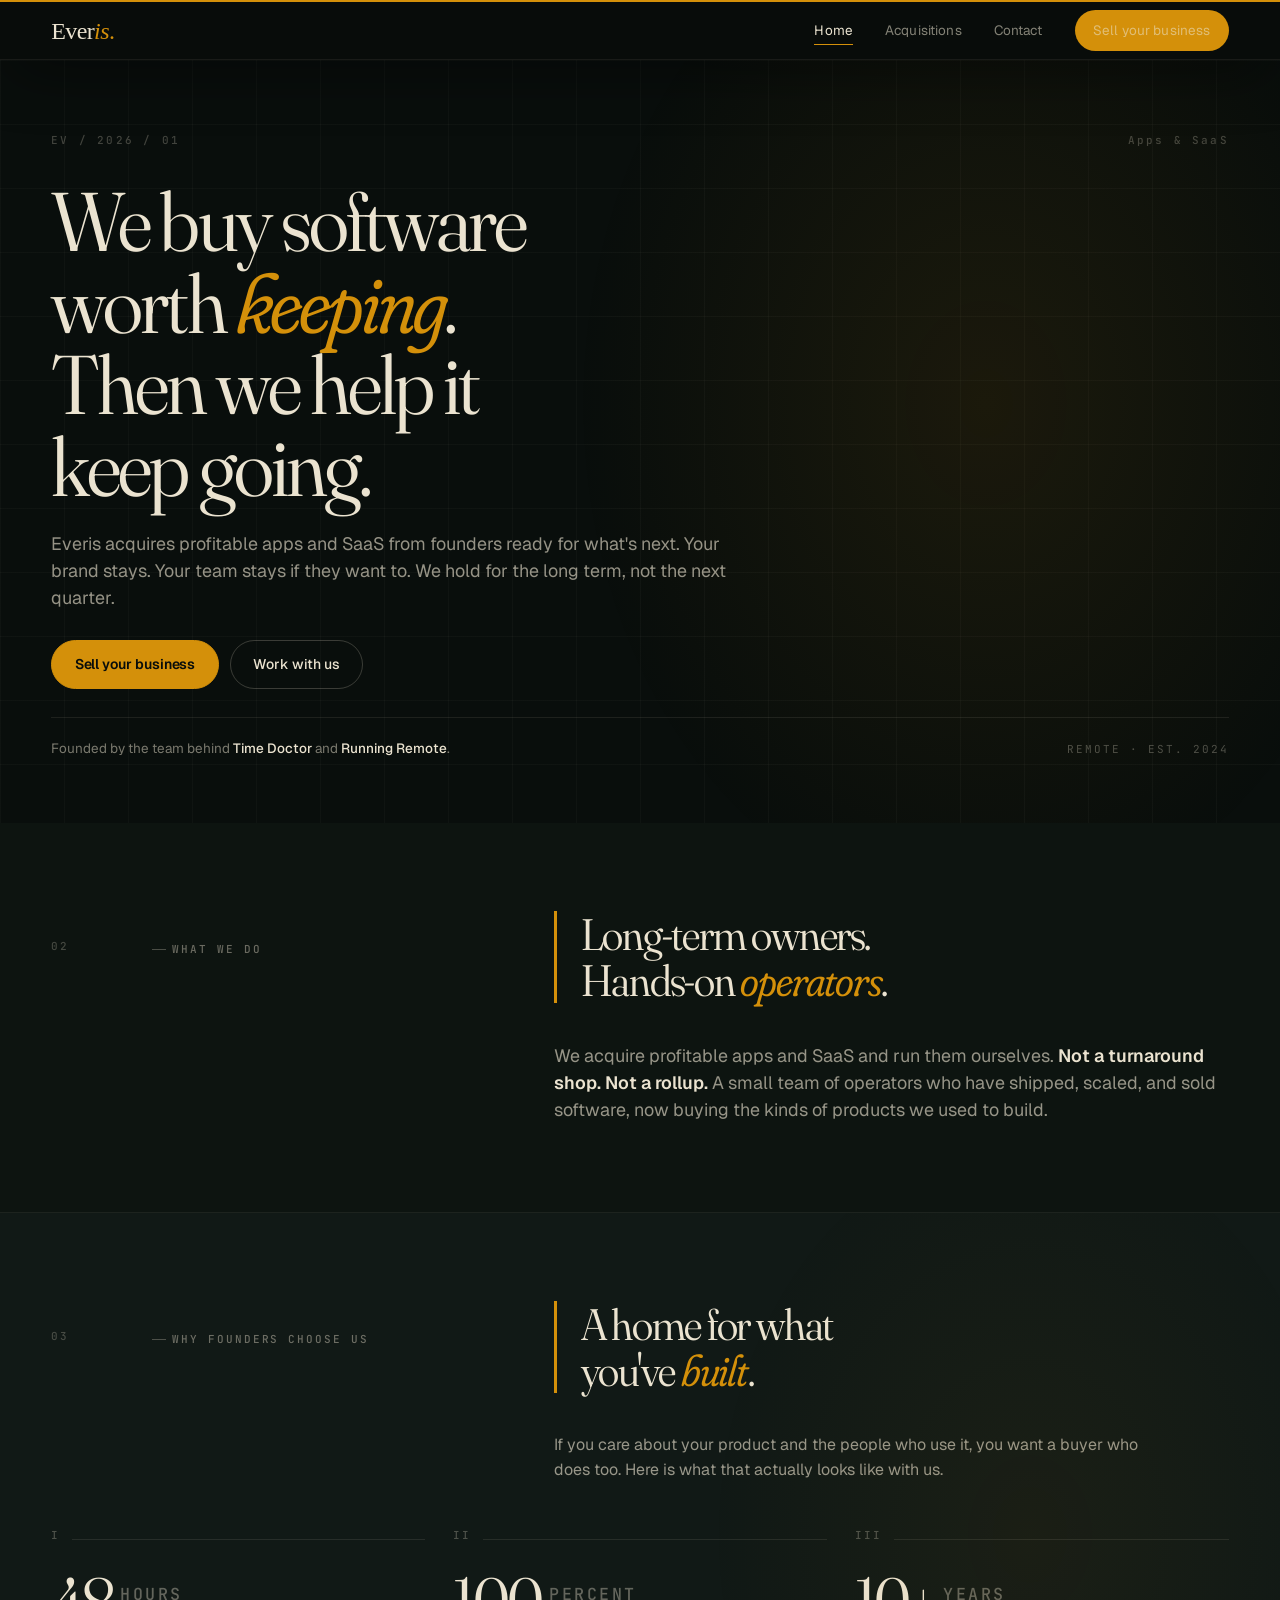
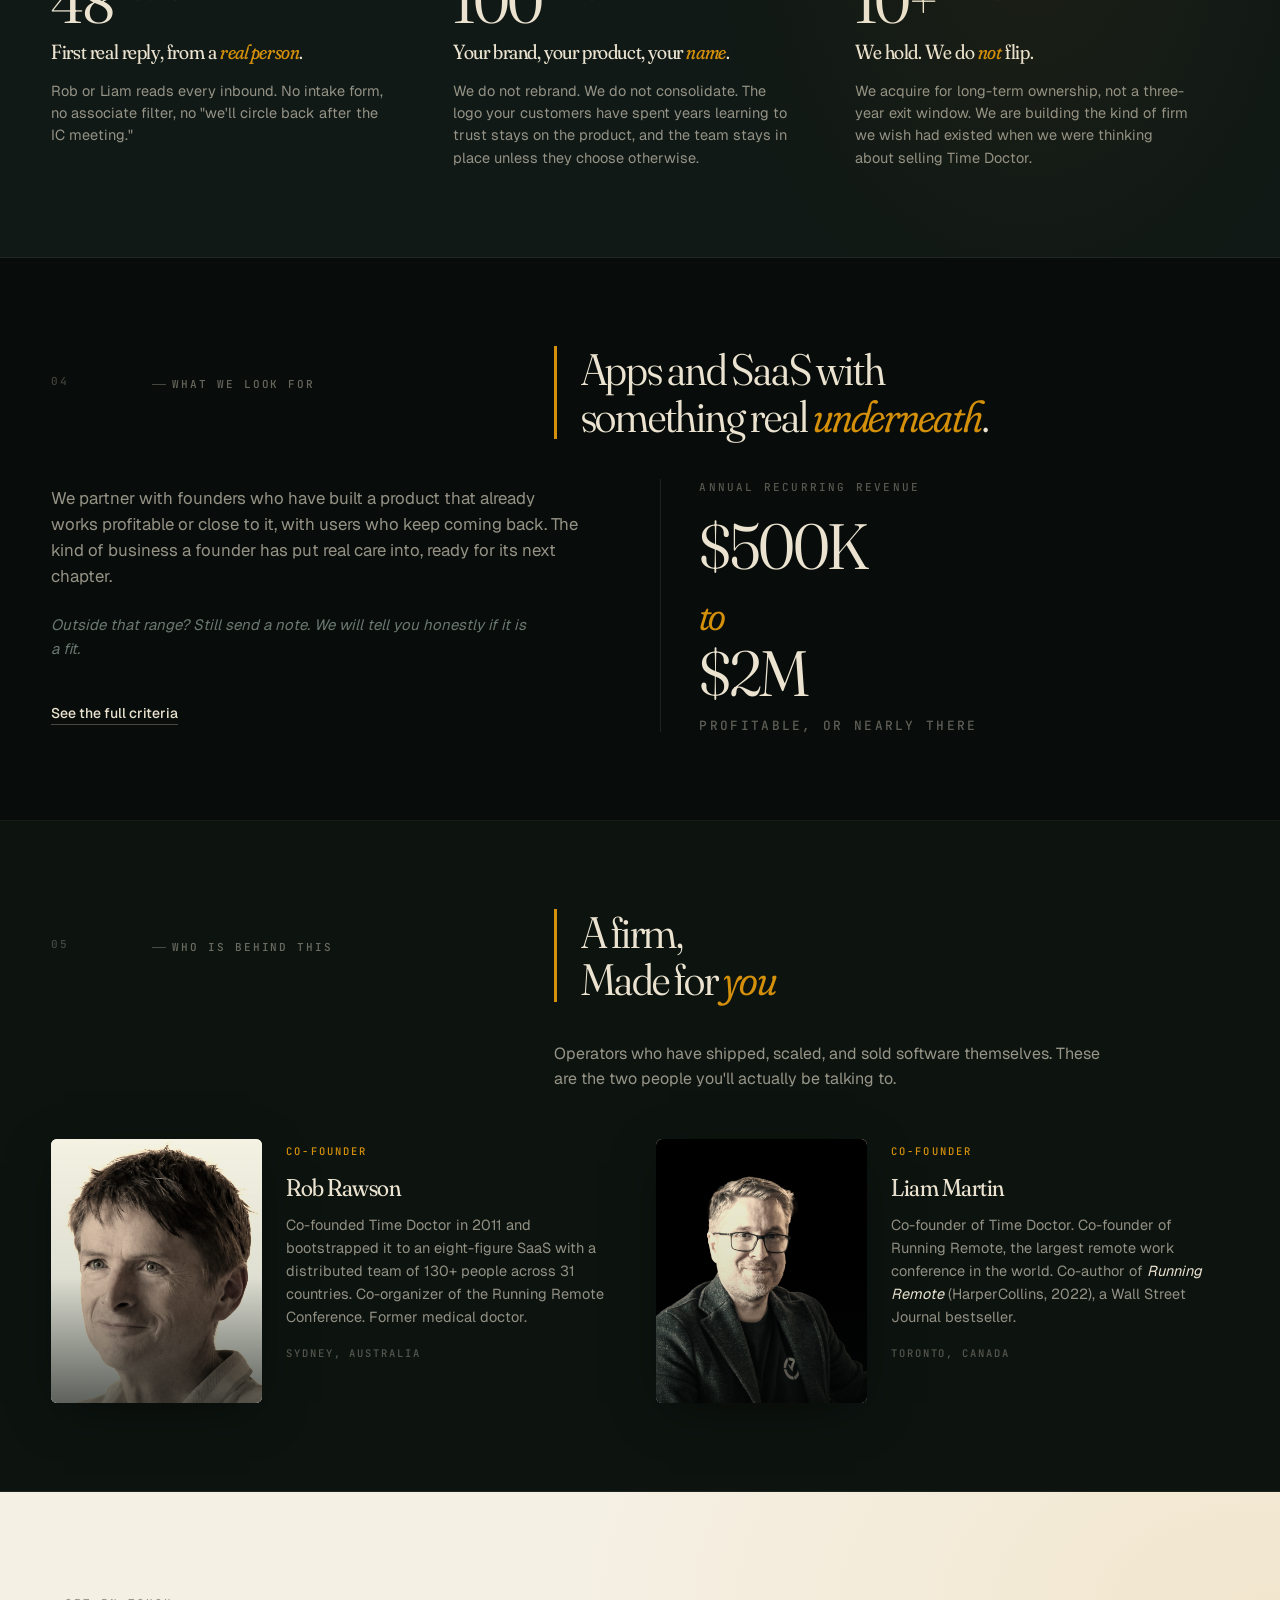
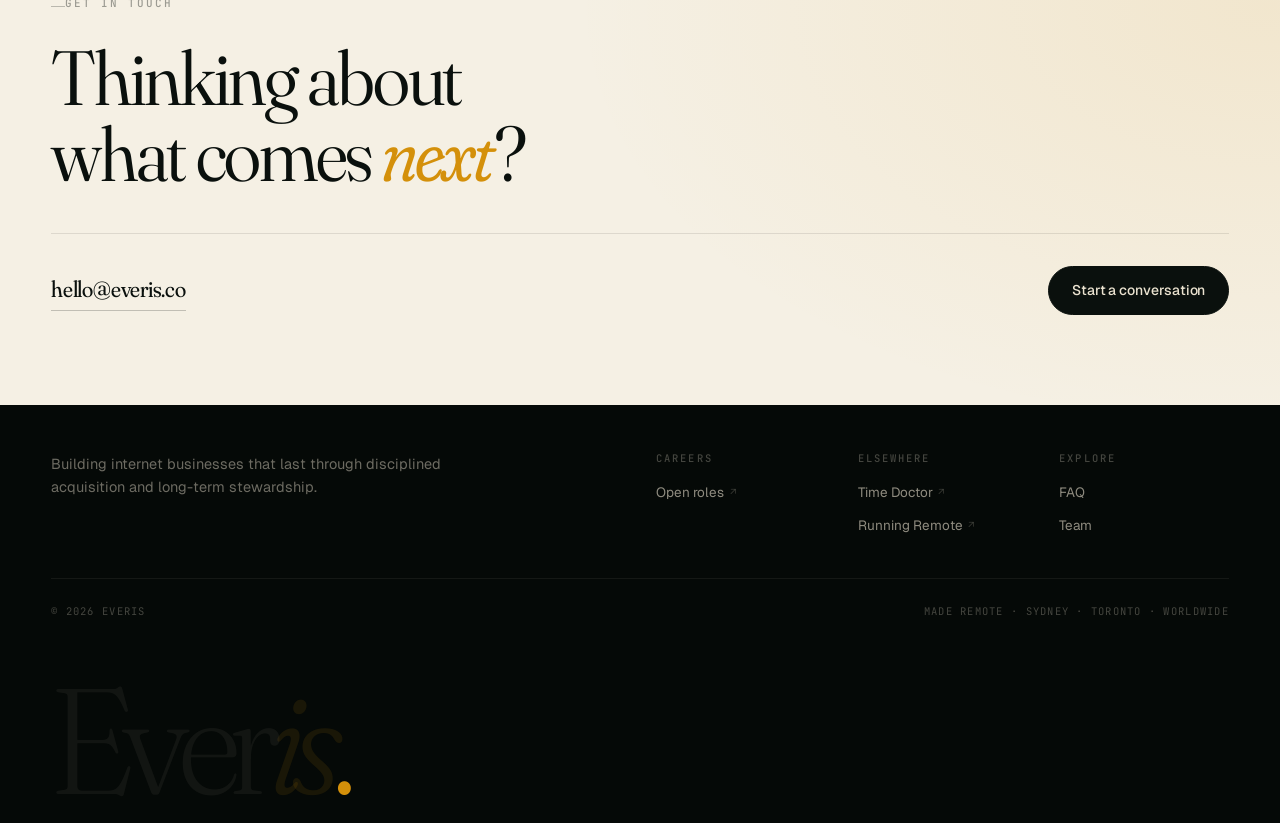
==== index.html @ 4f4fe429 "Add files via upload" ====
<!DOCTYPE html>
<html lang="en">
<head>
<meta charset="UTF-8" />
<meta name="viewport" content="width=device-width, initial-scale=1.0" />
<meta name="description" content="Everis acquires profitable apps and SaaS from founders ready for what's next. Founded by the team behind Time Doctor and Running Remote." />
<meta property="og:title" content="Everis" />
<meta property="og:description" content="We buy software worth keeping. Then we help it keep going." />
<title>Everis. Acquirer of apps and SaaS businesses.</title>
<link rel="preconnect" href="https://fonts.googleapis.com" />
<link rel="preconnect" href="https://fonts.gstatic.com" crossorigin />
<link href="https://fonts.googleapis.com/css2?family=Fraunces:ital,opsz,wght,SOFT@0,9..144,300..700,0..100;1,9..144,300..700,0..100&family=Geist:wght@300;400;500;600&family=JetBrains+Mono:wght@400;500&display=swap" rel="stylesheet" />
<style>
/* =======================================================
   EVERIS - SHARED STYLES
   Forest + bone + brass, editorial, restrained
   ======================================================= */

:root {
  /* Palette */
  --bone: #EFE9DB;
  --bone-warm: #E5DBBF;
  --bone-deep: #DCD1B1;
  --forest: #1E2E25;
  --forest-soft: #2A3D32;
  --forest-deep: #14201A;
  --ink: #0F1814;
  --ink-soft: #2E3D35;
  --ink-muted: #5F6D64;
  --brass: #ce6a02;
  --brass-bright: #ce6a02;
  --brass-soft: #ce6a02;
  --sage: #7B8D7F;
  --rule: #CFC3A7;
  --rule-soft: #DFD5B9;

  /* Type */
  --font-serif: 'Fraunces', 'Iowan Old Style', Georgia, serif;
  --font-sans: 'Geist', -apple-system, BlinkMacSystemFont, sans-serif;
  --font-mono: 'JetBrains Mono', 'IBM Plex Mono', Menlo, monospace;

  /* Layout */
  --container: 1360px;
  --gutter: clamp(1.5rem, 4vw, 4rem);
  --section-y: clamp(3.5rem, 7vw, 5.5rem);
  --nav-h: 60px;
}

/* Reset */
*, *::before, *::after { box-sizing: border-box; margin: 0; padding: 0; }

html {
  scroll-behavior: smooth;
  -webkit-font-smoothing: antialiased;
  -moz-osx-font-smoothing: grayscale;
  text-rendering: optimizeLegibility;
  scroll-padding-top: calc(var(--nav-h) + 1rem);
}

body {
  background: var(--bone);
  color: var(--ink);
  font-family: var(--font-sans);
  font-size: 16px;
  line-height: 1.55;
  font-weight: 400;
  position: relative;
  min-height: 100vh;
  overflow-x: hidden;
}

/* Paper grain overlay */
body::before {
  content: '';
  position: fixed;
  inset: 0;
  background-image: url("data:image/svg+xml;utf8,<svg xmlns='http://www.w3.org/2000/svg' width='240' height='240'><filter id='n'><feTurbulence type='fractalNoise' baseFrequency='0.9' numOctaves='2' stitchTiles='stitch'/><feColorMatrix values='0 0 0 0 0.08 0 0 0 0 0.1 0 0 0 0 0.08 0 0 0 0.5 0'/></filter><rect width='100%25' height='100%25' filter='url(%23n)'/></svg>");
  opacity: 0.055;
  mix-blend-mode: multiply;
  pointer-events: none;
  z-index: 1;
}

main, nav, footer { position: relative; z-index: 2; }

a { color: inherit; text-decoration: none; }
::selection { background: var(--brass); color: var(--bone); }

:focus-visible {
  outline: 2px solid var(--brass);
  outline-offset: 3px;
  border-radius: 2px;
}

img { display: block; max-width: 100%; height: auto; }

button { font: inherit; cursor: pointer; }

/* =======================================================
   TYPOGRAPHY
   ======================================================= */

h1, h2, h3, h4 {
  font-family: var(--font-serif);
  font-weight: 400;
  font-variation-settings: 'SOFT' 40, 'opsz' 144;
  letter-spacing: -0.025em;
  line-height: 1.03;
  color: var(--ink);
}

em, .italic {
  font-style: italic;
  font-variation-settings: 'SOFT' 100, 'opsz' 144;
}

.accent, h1 em, h2 em, h3 em {
  color: var(--brass);
}

.label {
  font-family: var(--font-mono);
  font-size: 11px;
  font-weight: 500;
  letter-spacing: 0.18em;
  text-transform: uppercase;
  color: var(--ink-muted);
}

.edition-num {
  font-family: var(--font-mono);
  font-size: 11px;
  letter-spacing: 0.2em;
  color: var(--ink-muted);
  font-weight: 500;
}

/* =======================================================
   LAYOUT PRIMITIVES
   ======================================================= */

.container {
  max-width: var(--container);
  margin: 0 auto;
  padding: 0 var(--gutter);
  position: relative;
}

.grid-12 {
  display: grid;
  grid-template-columns: repeat(12, 1fr);
  gap: 1.5rem 1.75rem;
}

/* =======================================================
   SCROLL PROGRESS (top of page)
   ======================================================= */

.scroll-progress {
  position: fixed;
  top: 0;
  left: 0;
  height: 2px;
  background: var(--brass);
  width: 0%;
  z-index: 100;
  transition: width 0.1s linear;
  pointer-events: none;
}

/* =======================================================
   NAV
   ======================================================= */

nav.top {
  position: sticky;
  top: 0;
  z-index: 50;
  height: var(--nav-h);
  background: rgba(239, 233, 219, 0.92);
  backdrop-filter: blur(10px);
  -webkit-backdrop-filter: blur(10px);
  border-bottom: 1px solid var(--rule-soft);
}

nav.top .container {
  height: 100%;
  display: flex;
  align-items: center;
  justify-content: space-between;
  gap: 2rem;
}

.wordmark {
  font-family: 'Iowan Old Style', Georgia, serif;
  font-weight: 400;
  font-variation-settings: normal;
  font-size: 1.5rem;
  letter-spacing: -0.025em;
  color: var(--ink);
  line-height: 1;
  display: inline-flex;
  align-items: baseline;
  flex: 0 0 auto;
  min-width: 5.35rem;
  white-space: nowrap;
  transition: none !important;
  animation: none !important;
  transform: none !important;
}
.wordmark em {
  font-style: italic;
  font-family: inherit;
  font-variation-settings: normal;
  color: var(--brass);
  font-weight: 400;
  transition: none !important;
  animation: none !important;
  transform: none !important;
}
.wordmark-period {
  font-family: inherit;
  color: var(--brass);
  transition: none !important;
  animation: none !important;
  transform: none !important;
}

.nav-links {
  display: flex;
  gap: 2rem;
  align-items: center;
  list-style: none;
}

.nav-links a {
  font-size: 13.5px;
  color: var(--ink-soft);
  position: relative;
  padding: 4px 0;
  font-weight: 400;
  letter-spacing: 0.01em;
  transition: color 0.2s ease;
}

.nav-links a::after {
  content: '';
  position: absolute;
  left: 0;
  bottom: -2px;
  width: 0;
  height: 1px;
  background: var(--brass);
  transition: width 0.3s ease-out;
}

.nav-links a:hover,
.nav-links a.active { color: var(--ink); }
.nav-links a:hover::after,
.nav-links a.active::after { width: 100%; }

/* Primary CTA button in nav - bright gold with dark text, unmissable */
.nav-cta {
  padding: 0.6rem 1.15rem !important;
  font-size: 13px;
  background: var(--brass);
  color: var(--forest-deep);
  border-radius: 100px;
  display: inline-flex;
  align-items: center;
  gap: 0.4rem;
  font-weight: 600;
  letter-spacing: -0.005em;
  transition: background 0.25s ease, transform 0.25s ease, box-shadow 0.25s ease;
  box-shadow: 0 1px 0 rgba(20, 32, 26, 0.08);
}
.nav-cta::after { display: none !important; }
.nav-cta:hover {
  background: var(--brass-bright);
  color: var(--forest-deep);
  transform: translateY(-1px);
  box-shadow: 0 4px 12px -4px rgba(184, 138, 42, 0.45);
}

.nav-toggle {
  display: none;
  background: none;
  border: none;
  color: var(--ink);
  font-family: var(--font-mono);
  font-size: 12px;
  letter-spacing: 0.1em;
  text-transform: uppercase;
}

/* =======================================================
   BUTTONS
   ======================================================= */

.btn {
  display: inline-flex;
  align-items: center;
  gap: 0.55rem;
  padding: 0.8rem 1.4rem;
  font-family: var(--font-sans);
  font-size: 14px;
  font-weight: 500;
  letter-spacing: -0.005em;
  border-radius: 100px;
  cursor: pointer;
  transition: background 0.25s ease, color 0.25s ease, border-color 0.25s ease, transform 0.25s ease;
  border: 1px solid transparent;
  text-decoration: none;
  white-space: nowrap;
}


.btn-primary {
  background: var(--forest);
  color: var(--bone);
  border-color: var(--forest);
}
.btn-primary:hover {
  background: var(--brass);
  color: var(--forest-deep);
  border-color: var(--brass);
  transform: translateY(-1px);
}

.btn-ghost {
  background: transparent;
  color: var(--ink);
  border-color: var(--ink);
}
.btn-ghost:hover {
  background: var(--ink);
  color: var(--bone);
}

.btn-brass {
  background: var(--brass);
  color: var(--forest-deep);
  border-color: var(--brass);
  font-weight: 600;
}
.btn-brass:hover {
  background: var(--brass-bright);
  border-color: var(--brass-bright);
  color: var(--forest-deep);
  transform: translateY(-1px);
}

/* On dark backgrounds */
.btn-light {
  background: var(--bone);
  color: var(--forest);
  border-color: var(--bone);
}
.btn-light:hover {
  background: var(--brass);
  color: var(--forest-deep);
  border-color: var(--brass);
}

/* =======================================================
   TEXT LINK
   ======================================================= */

.txt-link {
  display: inline-flex;
  align-items: center;
  gap: 0.5rem;
  font-size: 14px;
  color: var(--ink);
  border-bottom: 1px solid var(--ink);
  padding-bottom: 2px;
  transition: color 0.2s ease, border-color 0.2s ease, gap 0.2s ease;
  font-weight: 500;
  font-family: var(--font-sans);
  line-height: 1.3;
  text-decoration: none;
}
.txt-link:hover {
  color: var(--brass);
  border-color: var(--brass);
  gap: 0.7rem;
}

/* =======================================================
   REVEAL ANIMATIONS
   ======================================================= */

.reveal {
  opacity: 0;
  transform: translateY(16px);
  transition: opacity 0.9s cubic-bezier(0.22, 0.8, 0.3, 1),
              transform 0.9s cubic-bezier(0.22, 0.8, 0.3, 1);
}
.reveal.in-view {
  opacity: 1;
  transform: translateY(0);
}

@media (prefers-reduced-motion: reduce) {
  *, *::before, *::after {
    animation: none !important;
    transition: none !important;
  }
  .reveal { opacity: 1; transform: none; }
}

/* =======================================================
   HERO (homepage, acquisitions, contact)
   ======================================================= */

.hero {
  padding: clamp(2.5rem, 6vw, 4.5rem) 0 clamp(2.5rem, 5vw, 4rem);
  position: relative;
}

.hero-meta {
  display: flex;
  justify-content: space-between;
  margin-bottom: 2rem;
  align-items: baseline;
  gap: 1rem;
}

.hero-headline {
  font-family: var(--font-serif);
  font-variation-settings: 'SOFT' 30, 'opsz' 144;
  font-weight: 350;
  font-size: clamp(2.5rem, 6.5vw, 6rem);
  line-height: 0.98;
  letter-spacing: -0.035em;
  margin-bottom: 1.5rem;
  color: var(--ink);
  max-width: 16ch;
}

.hero-headline em {
  color: var(--brass);
}

.hero-sub {
  font-size: clamp(1.05rem, 1.4vw, 1.2rem);
  line-height: 1.5;
  color: var(--ink-soft);
  margin-bottom: 1.75rem;
  font-weight: 400;
  max-width: 58ch;
}

.hero-ctas {
  display: flex;
  gap: 0.7rem;
  flex-wrap: wrap;
  margin-bottom: 1.75rem;
}

.hero-signature {
  margin-top: 1.5rem;
  padding-top: 1.25rem;
  border-top: 1px solid var(--rule);
  display: flex;
  justify-content: space-between;
  align-items: baseline;
  flex-wrap: wrap;
  gap: 1rem;
}

.hero-signature .credit {
  font-size: 13.5px;
  color: var(--ink-soft);
  font-weight: 400;
}
.hero-signature .credit strong {
  color: var(--ink);
  font-weight: 500;
}

.hero-signature .meta {
  font-family: var(--font-mono);
  font-size: 11px;
  letter-spacing: 0.18em;
  text-transform: uppercase;
  color: var(--ink-muted);
}

/* =======================================================
   SECTION BASE
   ======================================================= */

section.page {
  padding: var(--section-y) 0;
  border-bottom: 1px solid var(--rule-soft);
  position: relative;
}

.page-header {
  display: grid;
  grid-template-columns: repeat(12, 1fr);
  gap: 1.5rem 1.75rem;
  margin-bottom: 2.5rem;
  align-items: baseline;
}

.page-header .edition-num { grid-column: 1 / 2; }
.page-header .label { grid-column: 2 / 6; align-self: baseline; }
.page-title {
  grid-column: 6 / 13;
  font-family: var(--font-serif);
  font-variation-settings: 'SOFT' 40, 'opsz' 144;
  font-size: clamp(1.75rem, 3.5vw, 2.75rem);
  font-weight: 350;
  line-height: 1.05;
  letter-spacing: -0.028em;
}

/* =======================================================
   WHAT WE DO (simple prose block)
   ======================================================= */

.what-do-body {
  display: grid;
  grid-template-columns: repeat(12, 1fr);
  gap: 1.5rem 1.75rem;
}

.what-do-lead {
  grid-column: 6 / 13;
  font-size: clamp(1.05rem, 1.4vw, 1.2rem);
  line-height: 1.5;
  color: var(--ink-soft);
  font-weight: 400;
}

.what-do-lead .emphasis {
  color: var(--ink);
  font-weight: 500;
}

/* =======================================================
   WHY FOUNDERS CHOOSE US - claim grid
   ======================================================= */

.why-founders { background: var(--bone-warm); }

.why-lead {
  display: grid;
  grid-template-columns: repeat(12, 1fr);
  gap: 1.5rem 1.75rem;
  margin-top: 1.5rem;
}
.why-lead p {
  grid-column: 6 / 13;
  font-size: clamp(1rem, 1.25vw, 1.1rem);
  color: var(--ink-soft);
  line-height: 1.55;
  max-width: 55ch;
}

.claim-grid {
  display: grid;
  grid-template-columns: repeat(12, 1fr);
  gap: 1.5rem 1.75rem;
  margin-top: 3.5rem;
}

.claim {
  grid-column: span 4;
  display: flex;
  flex-direction: column;
  padding-top: 1.75rem;
  border-top: 1px solid var(--ink);
  position: relative;
}

.claim::before {
  content: attr(data-index);
  position: absolute;
  top: -13px;
  left: 0;
  background: var(--bone-warm);
  padding-right: 0.7rem;
  font-family: var(--font-mono);
  font-size: 11px;
  letter-spacing: 0.2em;
  color: var(--ink-muted);
  font-weight: 500;
}

.claim-number {
  font-family: var(--font-serif);
  font-variation-settings: 'SOFT' 30, 'opsz' 144;
  font-weight: 350;
  font-size: clamp(2.75rem, 5vw, 4.25rem);
  line-height: 1;
  letter-spacing: -0.04em;
  color: var(--ink);
  margin-bottom: 0.1rem;
}
.claim-number .unit {
  font-size: 0.26em;
  font-family: var(--font-mono);
  letter-spacing: 0.15em;
  text-transform: uppercase;
  color: var(--ink-muted);
  display: inline-block;
  transform: translateY(-1.4em);
  margin-left: 0.5rem;
  font-weight: 500;
}

.claim-phrase {
  font-family: var(--font-serif);
  font-variation-settings: 'SOFT' 70, 'opsz' 144;
  font-size: clamp(1.2rem, 1.6vw, 1.45rem);
  font-weight: 400;
  line-height: 1.15;
  letter-spacing: -0.02em;
  color: var(--ink);
  margin-bottom: 1rem;
  margin-top: 0.4rem;
}

.claim-body {
  font-size: 14.5px;
  line-height: 1.55;
  color: var(--ink-soft);
  max-width: 34ch;
}

/* =======================================================
   WHAT WE LOOK FOR - teaser with number block
   ======================================================= */

.criteria-grid {
  display: grid;
  grid-template-columns: repeat(12, 1fr);
  gap: 1.5rem 2.5rem;
  align-items: center;
}

.criteria-body {
  grid-column: 1 / 7;
}
.criteria-body p {
  font-size: clamp(1.05rem, 1.3vw, 1.15rem);
  line-height: 1.55;
  color: var(--ink-soft);
  margin-bottom: 1.5rem;
  max-width: 48ch;
}

.criteria-visual {
  grid-column: 7 / 13;
  padding-left: clamp(0rem, 3vw, 2.5rem);
  border-left: 1px solid var(--rule);
  display: flex;
  flex-direction: column;
  align-items: flex-start;
}

.criteria-visual .range-label {
  font-family: var(--font-mono);
  font-size: 11px;
  letter-spacing: 0.2em;
  color: var(--ink-muted);
  text-transform: uppercase;
  margin-bottom: 1.25rem;
  font-weight: 500;
}

.criteria-number {
  font-family: var(--font-serif);
  font-variation-settings: 'SOFT' 30, 'opsz' 144;
  font-weight: 350;
  font-size: clamp(2.5rem, 5.5vw, 4rem);
  line-height: 0.95;
  letter-spacing: -0.04em;
  color: var(--ink);
}
.criteria-number .row { display: block; }
.criteria-number .to {
  color: var(--brass);
  font-style: italic;
  font-variation-settings: 'SOFT' 100, 'opsz' 144;
  font-size: 0.65em;
  display: inline-block;
  margin: 0.2em 0.5rem 0.2em 0;
}

.criteria-number .unit {
  font-family: var(--font-mono);
  font-size: 0.2em;
  text-transform: uppercase;
  letter-spacing: 0.18em;
  color: var(--ink-muted);
  display: block;
  margin-top: 1rem;
  font-weight: 500;
}

/* =======================================================
   FOUNDERS SECTION - with duotone photos
   ======================================================= */

.founders { background: var(--bone); border-bottom: 1px solid var(--rule-soft); }

.founders-intro {
  display: grid;
  grid-template-columns: repeat(12, 1fr);
  gap: 1.5rem 1.75rem;
  margin-top: 1rem;
  margin-bottom: 3rem;
}

.founders-intro p {
  grid-column: 6 / 13;
  font-size: clamp(1rem, 1.25vw, 1.1rem);
  color: var(--ink-soft);
  line-height: 1.55;
  max-width: 52ch;
}

.founders-grid {
  display: grid;
  grid-template-columns: repeat(12, 1fr);
  gap: 3rem 2rem;
}

.founder-card {
  grid-column: span 6;
  display: grid;
  grid-template-columns: 1fr 1.6fr;
  gap: 1.5rem;
  align-items: start;
}

.founder-photo {
  position: relative;
  overflow: hidden;
  border-radius: 6px;
  aspect-ratio: 4 / 5;
  background: var(--forest);
  cursor: default;
}

.founder-photo img {
  width: 100%;
  height: 100%;
  object-fit: cover;
  display: block;
  /* Sepia until hover */
  filter: grayscale(0.25) sepia(0.65) saturate(0.85) hue-rotate(-10deg) brightness(0.98) contrast(1.02);
  transition: filter 0.7s cubic-bezier(0.22, 0.8, 0.3, 1),
              transform 0.8s cubic-bezier(0.22, 0.8, 0.3, 1);
}

.founder-photo::after {
  content: '';
  position: absolute;
  inset: 0;
  background: linear-gradient(180deg, rgba(154, 122, 42, 0.08), rgba(30, 46, 37, 0.22));
  mix-blend-mode: multiply;
  pointer-events: none;
  transition: opacity 0.7s ease;
  z-index: 2;
}

.founder-card:hover .founder-photo img {
  filter: none;
  transform: scale(1.025);
}
.founder-card:hover .founder-photo::after {
  opacity: 0;
}

.founder-info {
  display: flex;
  flex-direction: column;
  gap: 0.65rem;
  padding-top: 0.25rem;
}

.founder-name {
  font-family: var(--font-serif);
  font-variation-settings: 'SOFT' 70, 'opsz' 144;
  font-size: clamp(1.4rem, 1.9vw, 1.7rem);
  font-weight: 400;
  letter-spacing: -0.02em;
  line-height: 1.1;
  color: var(--ink);
  margin-bottom: 0.1rem;
}

.founder-role {
  font-family: var(--font-mono);
  font-size: 10.5px;
  letter-spacing: 0.2em;
  color: var(--brass);
  text-transform: uppercase;
  font-weight: 500;
  margin-bottom: 0.25rem;
}

.founder-credit {
  font-size: 14.5px;
  line-height: 1.6;
  color: var(--ink-soft);
  font-weight: 400;
}

.founder-credit em {
  font-style: italic;
  color: var(--ink);
}

.founder-location {
  margin-top: 0.35rem;
  font-family: var(--font-mono);
  font-size: 10.5px;
  letter-spacing: 0.18em;
  text-transform: uppercase;
  color: var(--ink-muted);
  font-weight: 500;
}

/* =======================================================
   FINAL CTA (dark forest section)
   ======================================================= */

.final-cta {
  padding: clamp(4.5rem, 8vw, 7rem) 0 clamp(4rem, 7vw, 6rem);
  background: var(--forest);
  color: var(--bone);
  border-bottom: none;
  position: relative;
  overflow: hidden;
}

.final-cta::after {
  content: '';
  position: absolute;
  right: -15%;
  top: -20%;
  width: 80%;
  height: 140%;
  background: radial-gradient(ellipse at center, rgba(154, 122, 42, 0.18) 0%, transparent 60%);
  pointer-events: none;
}

.final-cta .container {
  position: relative;
  z-index: 2;
}

.final-cta .label {
  color: rgba(239, 233, 219, 0.55);
  margin-bottom: 1.75rem;
  display: block;
}

.final-cta-headline {
  font-family: var(--font-serif);
  font-variation-settings: 'SOFT' 30, 'opsz' 144;
  font-weight: 350;
  font-size: clamp(2.5rem, 6vw, 5rem);
  line-height: 1;
  letter-spacing: -0.03em;
  color: var(--bone);
  max-width: 14ch;
  margin-bottom: 2.5rem;
}

.final-cta-headline em {
  color: var(--brass-soft);
}

.final-cta-actions {
  padding-top: 2rem;
  border-top: 1px solid rgba(239, 233, 219, 0.18);
  display: flex;
  flex-wrap: wrap;
  gap: 1.5rem 2rem;
  align-items: center;
  justify-content: space-between;
}

.final-cta-email {
  font-family: var(--font-serif);
  font-variation-settings: 'SOFT' 60, 'opsz' 144;
  font-size: clamp(1.15rem, 1.8vw, 1.55rem);
  font-weight: 400;
  color: var(--bone);
  border-bottom: 1px solid rgba(239, 233, 219, 0.35);
  padding-bottom: 3px;
  transition: color 0.25s ease, border-color 0.25s ease;
  letter-spacing: -0.01em;
}
.final-cta-email:hover {
  color: var(--brass-soft);
  border-color: var(--brass-soft);
}

/* =======================================================
   FOOTER
   ======================================================= */

footer {
  background: var(--forest-deep);
  color: var(--bone);
  padding: 3rem 0 0;
  position: relative;
  overflow: hidden;
}

.footer-top {
  display: grid;
  grid-template-columns: repeat(12, 1fr);
  gap: 1.5rem 2rem;
  padding-bottom: 2.5rem;
  border-bottom: 1px solid rgba(239, 233, 219, 0.12);
}

.footer-about {
  grid-column: 1 / 6;
  font-size: 14.5px;
  line-height: 1.55;
  color: rgba(239, 233, 219, 0.65);
  max-width: 42ch;
}

.footer-links {
  grid-column: 7 / 13;
  display: grid;
  grid-template-columns: repeat(3, minmax(0, 1fr));
  gap: 2rem;
}

.footer-col h4 {
  font-family: var(--font-mono);
  font-size: 10.5px;
  letter-spacing: 0.2em;
  text-transform: uppercase;
  color: rgba(239, 233, 219, 0.5);
  font-weight: 500;
  margin-bottom: 1rem;
}

.footer-col ul {
  list-style: none;
  display: flex;
  flex-direction: column;
  gap: 0.55rem;
}

.footer-col a {
  color: var(--bone);
  font-size: 13.5px;
  transition: color 0.2s ease;
  display: inline-flex;
  align-items: center;
  gap: 0.35rem;
}
.footer-col a:hover { color: var(--brass-soft); }
.footer-col a .ext {
  font-size: 10px;
  color: rgba(239, 233, 219, 0.4);
  transition: color 0.2s ease;
}
.footer-col a:hover .ext { color: var(--brass-soft); }

.footer-bottom {
  padding: 1.5rem 0 2rem;
  display: flex;
  justify-content: space-between;
  align-items: center;
  font-family: var(--font-mono);
  font-size: 10.5px;
  letter-spacing: 0.12em;
  color: rgba(239, 233, 219, 0.45);
  text-transform: uppercase;
  gap: 1rem;
  flex-wrap: wrap;
}

/* Giant wordmark, aligned to container gutter */
.wordmark-giant-wrap {
  max-width: var(--container);
  margin: 0 auto;
  padding: 1.5rem var(--gutter) 1.25rem;
  overflow: hidden;
}

.wordmark-giant {
  font-family: var(--font-serif);
  font-variation-settings: 'SOFT' 50, 'opsz' 144;
  font-weight: 300;
  font-size: clamp(5rem, 22vw, 22rem);
  line-height: 0.85;
  letter-spacing: -0.05em;
  color: var(--bone);
  display: block;
  text-align: left;
  white-space: nowrap;
}

.wordmark-giant em {
  font-style: italic;
  color: var(--brass);
  font-variation-settings: 'SOFT' 100, 'opsz' 144;
}

/* =======================================================
   RESPONSIVE
   ======================================================= */

@media (max-width: 880px) {
  body { font-size: 15.5px; }

  nav.top { height: 56px; }

  .nav-links { display: none; }
  .nav-links.open {
    display: flex;
    position: absolute;
    top: 56px;
    right: 0;
    left: 0;
    background: var(--bone);
    flex-direction: column;
    gap: 0.25rem;
    padding: 1.25rem var(--gutter);
    border-bottom: 1px solid var(--rule);
    align-items: flex-start;
  }
  .nav-links.open a {
    padding: 0.75rem 0;
    font-size: 15px;
    width: 100%;
    border-bottom: 1px solid var(--rule-soft);
  }
  .nav-links.open a:last-child { border-bottom: none; }
  .nav-toggle { display: block; }

  .page-header { margin-bottom: 2rem; }
  .page-header .edition-num { grid-column: 1 / 13; }
  .page-header .label { grid-column: 1 / 13; margin-top: 0.25rem; }
  .page-title { grid-column: 1 / 13; margin-top: 0.75rem; }

  .what-do-lead { grid-column: 1 / 13; }

  .why-lead p { grid-column: 1 / 13; }

  .claim-grid { grid-template-columns: 1fr; gap: 2.5rem; margin-top: 2.5rem; }
  .claim { grid-column: 1 / -1; }
  .claim-body { max-width: none; }

  .criteria-grid { grid-template-columns: 1fr; gap: 2rem; }
  .criteria-body, .criteria-visual { grid-column: 1 / -1; }
  .criteria-visual {
    padding-left: 0;
    border-left: none;
    padding-top: 1.5rem;
    border-top: 1px solid var(--rule);
  }

  .founders-intro p { grid-column: 1 / 13; }
  .founders-grid { grid-template-columns: 1fr; gap: 2.5rem; }
  .founder-card { grid-column: 1 / -1; grid-template-columns: 1fr 1.5fr; gap: 1.25rem; }

  .final-cta-actions { flex-direction: column; align-items: flex-start; gap: 1.25rem; }

  .footer-top { grid-template-columns: 1fr; gap: 2rem; }
  .footer-about, .footer-links { grid-column: 1 / -1; }
  .footer-links { grid-template-columns: repeat(3, minmax(0, 1fr)); gap: 1.5rem; }

  .hero-signature { flex-direction: column; align-items: flex-start; gap: 0.5rem; }
}

@media (max-width: 560px) {
  .footer-links { grid-template-columns: 1fr 1fr; }
  .footer-bottom { flex-direction: column; align-items: flex-start; gap: 0.5rem; }
  .founder-card { grid-template-columns: 1fr; gap: 1rem; }
  .founder-photo { max-width: 220px; }
  .hero-meta { flex-direction: column; align-items: flex-start; gap: 0.4rem; }
}

/* =======================================================
   ACQUISITIONS PAGE specifics
   ======================================================= */

.process-list {
  display: grid;
  grid-template-columns: repeat(12, 1fr);
  gap: 1.5rem 1.75rem;
}

.process-step {
  grid-column: span 6;
  border-top: 1px solid var(--ink);
  padding-top: 1.5rem;
  padding-bottom: 1.5rem;
  position: relative;
}

.process-step::before {
  content: attr(data-step);
  position: absolute;
  top: -13px;
  left: 0;
  background: var(--bone);
  padding-right: 0.7rem;
  font-family: var(--font-mono);
  font-size: 11px;
  letter-spacing: 0.2em;
  color: var(--ink-muted);
  font-weight: 500;
}

.process-step.alt::before {
  background: var(--bone-warm);
}

.process-duration {
  font-family: var(--font-serif);
  font-variation-settings: 'SOFT' 30, 'opsz' 144;
  font-size: clamp(2rem, 3.5vw, 2.8rem);
  font-weight: 350;
  letter-spacing: -0.03em;
  line-height: 1;
  color: var(--ink);
  margin-bottom: 0.5rem;
}
.process-duration em {
  color: var(--brass);
  font-style: italic;
}

.process-title {
  font-family: var(--font-serif);
  font-variation-settings: 'SOFT' 70, 'opsz' 144;
  font-size: clamp(1.15rem, 1.5vw, 1.35rem);
  font-weight: 400;
  letter-spacing: -0.015em;
  margin-bottom: 0.5rem;
}

.process-body {
  font-size: 14.5px;
  line-height: 1.55;
  color: var(--ink-soft);
  max-width: 46ch;
}

.criteria-section {
  background: var(--bone-warm);
}

.criteria-detailed {
  display: grid;
  grid-template-columns: repeat(12, 1fr);
  gap: 2rem 2.5rem;
}

.criteria-col {
  grid-column: span 6;
}

.criteria-col h3 {
  font-family: var(--font-serif);
  font-variation-settings: 'SOFT' 60, 'opsz' 144;
  font-size: clamp(1.35rem, 1.8vw, 1.6rem);
  font-weight: 400;
  letter-spacing: -0.02em;
  margin-bottom: 1.25rem;
  color: var(--ink);
  padding-bottom: 0.85rem;
  border-bottom: 1px solid var(--ink);
}
.criteria-col h3 em { color: var(--brass); }

.criteria-col ul {
  list-style: none;
  display: flex;
  flex-direction: column;
  gap: 0.85rem;
}

.criteria-col li {
  font-size: 15px;
  line-height: 1.5;
  color: var(--ink-soft);
  padding-left: 1.25rem;
  position: relative;
}

.criteria-col li::before {
  content: '';
  position: absolute;
  left: 0;
  top: 0.55rem;
  width: 6px;
  height: 6px;
  background: var(--brass);
  border-radius: 50%;
}

.criteria-col.no ul li::before {
  background: transparent;
  border: 1px solid var(--ink-muted);
  width: 8px;
  height: 8px;
  top: 0.45rem;
}

/* After-close section */
.after-close {
  background: var(--bone);
}

.after-options {
  display: grid;
  grid-template-columns: repeat(3, 1fr);
  gap: 1.75rem;
  margin-top: 2.5rem;
}

.after-card {
  padding: 2rem 1.75rem;
  background: var(--bone-warm);
  border-radius: 4px;
  display: flex;
  flex-direction: column;
  gap: 0.7rem;
  position: relative;
  overflow: hidden;
  transition: transform 0.3s ease, box-shadow 0.3s ease;
}
.after-card:hover {
  transform: translateY(-3px);
  box-shadow: 0 12px 30px -18px rgba(15, 24, 20, 0.25);
}

.after-roman {
  font-family: var(--font-mono);
  font-size: 10.5px;
  letter-spacing: 0.2em;
  color: var(--brass);
  text-transform: uppercase;
  font-weight: 500;
}

.after-title {
  font-family: var(--font-serif);
  font-variation-settings: 'SOFT' 70, 'opsz' 144;
  font-size: 1.5rem;
  font-weight: 400;
  letter-spacing: -0.02em;
  line-height: 1.1;
  color: var(--ink);
  margin-bottom: 0.25rem;
}

.after-body {
  font-size: 14.5px;
  line-height: 1.55;
  color: var(--ink-soft);
}

/* FAQ */
.faq-section {
  background: var(--bone-warm);
}

.faq-list {
  display: grid;
  grid-template-columns: repeat(12, 1fr);
  gap: 0;
}
.faq-list > * { grid-column: 1 / 13; }

.faq-item {
  border-top: 1px solid var(--rule);
  padding: 1.75rem 0;
  display: grid;
  grid-template-columns: 60px 1fr;
  gap: 1.5rem;
  align-items: start;
  cursor: pointer;
}
.faq-item:last-child { border-bottom: 1px solid var(--rule); }
.faq-item:hover .faq-q { color: var(--brass); }

.faq-num {
  font-family: var(--font-mono);
  font-size: 11px;
  letter-spacing: 0.2em;
  color: var(--ink-muted);
  font-weight: 500;
  padding-top: 0.35rem;
}

.faq-qa {
  display: flex;
  flex-direction: column;
  gap: 0.85rem;
}

.faq-q {
  font-family: var(--font-serif);
  font-variation-settings: 'SOFT' 60, 'opsz' 144;
  font-size: clamp(1.1rem, 1.4vw, 1.3rem);
  font-weight: 400;
  letter-spacing: -0.02em;
  color: var(--ink);
  transition: color 0.2s ease;
  line-height: 1.3;
}

.faq-a {
  font-size: 15px;
  line-height: 1.6;
  color: var(--ink-soft);
  max-width: 65ch;
}

@media (max-width: 880px) {
  .process-step { grid-column: 1 / -1; }
  .criteria-col { grid-column: 1 / -1; }
  .after-options { grid-template-columns: 1fr; gap: 1rem; }
  .faq-item { grid-template-columns: 40px 1fr; gap: 1rem; }
}

/* =======================================================
   CONTACT PAGE specifics
   ======================================================= */

.contact-grid {
  display: grid;
  grid-template-columns: repeat(12, 1fr);
  gap: 2.5rem 3rem;
  margin-top: 1rem;
}

.contact-form {
  grid-column: 1 / 8;
}

.contact-side {
  grid-column: 9 / 13;
  padding-left: 2rem;
  border-left: 1px solid var(--rule);
  display: flex;
  flex-direction: column;
  gap: 2rem;
}

.contact-side-block h4 {
  font-family: var(--font-mono);
  font-size: 10.5px;
  letter-spacing: 0.2em;
  color: var(--ink-muted);
  text-transform: uppercase;
  font-weight: 500;
  margin-bottom: 0.85rem;
}

.contact-side-block p,
.contact-side-block a {
  font-size: 15px;
  line-height: 1.55;
  color: var(--ink-soft);
}
.contact-side-block a {
  color: var(--ink);
  border-bottom: 1px solid var(--rule);
  padding-bottom: 1px;
  transition: color 0.2s ease, border-color 0.2s ease;
  display: inline-block;
}
.contact-side-block a:hover {
  color: var(--brass);
  border-color: var(--brass);
}

.contact-email-prominent {
  font-family: var(--font-serif);
  font-variation-settings: 'SOFT' 60, 'opsz' 144;
  font-size: clamp(1.15rem, 1.5vw, 1.35rem);
  font-weight: 400;
  letter-spacing: -0.01em;
  color: var(--ink) !important;
  border-bottom: 1px solid var(--ink) !important;
  padding-bottom: 2px !important;
  display: inline-block !important;
  margin-top: 0.25rem;
}
.contact-email-prominent:hover {
  color: var(--brass) !important;
  border-color: var(--brass) !important;
}

.form-intro {
  font-family: var(--font-serif);
  font-variation-settings: 'SOFT' 60, 'opsz' 144;
  font-size: clamp(1.05rem, 1.3vw, 1.2rem);
  line-height: 1.45;
  color: var(--ink-soft);
  margin-bottom: 2.5rem;
  max-width: 52ch;
  letter-spacing: -0.005em;
}

.form-intro em {
  color: var(--brass);
  font-variation-settings: 'SOFT' 100, 'opsz' 144;
}

.form-group {
  margin-bottom: 1.75rem;
}

.form-group label {
  display: block;
  font-family: var(--font-mono);
  font-size: 10.5px;
  letter-spacing: 0.18em;
  color: var(--ink-muted);
  text-transform: uppercase;
  font-weight: 500;
  margin-bottom: 0.6rem;
}

.routing-options {
  display: grid;
  grid-template-columns: repeat(3, 1fr);
  gap: 0.65rem;
}

.routing-option {
  position: relative;
}

.routing-option input {
  position: absolute;
  opacity: 0;
  pointer-events: none;
}

.routing-option label {
  display: block;
  padding: 0.9rem 1rem;
  border: 1px solid var(--rule);
  background: var(--bone);
  border-radius: 6px;
  cursor: pointer;
  transition: all 0.25s ease;
  font-family: var(--font-sans);
  font-size: 14px;
  letter-spacing: 0;
  color: var(--ink-soft);
  text-transform: none;
  margin-bottom: 0;
  font-weight: 400;
  line-height: 1.25;
}

.routing-option label .routing-title {
  display: block;
  font-weight: 500;
  color: var(--ink);
  margin-bottom: 0.2rem;
  font-size: 14.5px;
}

.routing-option label .routing-sub {
  display: block;
  font-size: 12.5px;
  color: var(--ink-muted);
  font-weight: 400;
  line-height: 1.35;
}

.routing-option input:checked + label {
  border-color: var(--ink);
  background: var(--ink);
  color: var(--bone);
}
.routing-option input:checked + label .routing-title { color: var(--bone); }
.routing-option input:checked + label .routing-sub { color: rgba(239, 233, 219, 0.65); }

.routing-option label:hover {
  border-color: var(--ink-soft);
  background: var(--bone-warm);
}
.routing-option input:checked + label:hover {
  background: var(--forest-soft);
  border-color: var(--forest-soft);
}

.form-field {
  width: 100%;
  padding: 0.95rem 1rem;
  border: 1px solid var(--rule);
  background: var(--bone);
  border-radius: 6px;
  font-family: var(--font-sans);
  font-size: 15px;
  color: var(--ink);
  transition: border-color 0.2s ease, background 0.2s ease;
  line-height: 1.4;
  font-weight: 400;
}

.form-field::placeholder {
  color: var(--ink-muted);
  font-weight: 400;
}

.form-field:focus {
  outline: none;
  border-color: var(--ink);
  background: #fff;
}

textarea.form-field {
  resize: vertical;
  min-height: 150px;
  font-family: var(--font-sans);
}

.form-row {
  display: grid;
  grid-template-columns: 1fr 1fr;
  gap: 1.25rem;
}

.form-submit {
  margin-top: 0.5rem;
  display: flex;
  align-items: center;
  gap: 1.5rem;
  flex-wrap: wrap;
}

.form-footnote {
  font-family: var(--font-serif);
  font-variation-settings: 'SOFT' 50, 'opsz' 144;
  font-size: 15px;
  color: var(--ink-soft);
  line-height: 1.45;
  max-width: 42ch;
  font-style: italic;
}

.form-footnote strong {
  color: var(--ink);
  font-style: normal;
  font-weight: 500;
  font-family: var(--font-sans);
}

@media (max-width: 880px) {
  .contact-grid { grid-template-columns: 1fr; gap: 2rem; }
  .contact-form, .contact-side { grid-column: 1 / -1; }
  .contact-side {
    padding-left: 0;
    border-left: none;
    padding-top: 2rem;
    border-top: 1px solid var(--rule);
  }
  .routing-options { grid-template-columns: 1fr; }
  .form-row { grid-template-columns: 1fr; }
}

/* ═══════════════════════════════════════════════════════════════════════
   EVERIS — OBSIDIAN EDITION
   Dark-first · Amber luxury · Legendary design
   ═══════════════════════════════════════════════════════════════════════ */

/* ── Redefine the entire palette ── */
:root {
  --bone: #141D17;
  --bone-warm: #0E1612;
  --bone-deep: #090D0B;
  --forest: #EBE3D0;
  --forest-soft: #D8D0BB;
  --forest-deep: #F5F0E4;
  --ink: #EBE3D0;
  --ink-soft: #B8B2A2;
  --ink-muted: #6B7870;
  --brass: #D4900A;
  --brass-bright: #F0A820;
  --brass-soft: #D4900A;
  --rule: rgba(235,227,208,0.1);
  --rule-soft: rgba(235,227,208,0.06);
}

/* ── Body: deep midnight ── */
body {
  background: #080D0B;
  color: #EBE3D0;
}
body::before {
  opacity: 0.022;
  mix-blend-mode: screen;
}
::selection { background: #D4900A; color: #080D0B; }
:focus-visible { outline-color: #D4900A; }
h1, h2, h3, h4 { color: #EBE3D0; }
.accent, h1 em, h2 em, h3 em { color: #D4900A; }
em, .italic { color: inherit; }


/* ── SCROLL PROGRESS ── */
.scroll-progress {
  background: #D4900A;
  box-shadow: 3px 0 18px rgba(212,144,10,0.65);
  border-radius: 0 2px 2px 0;
}

/* ── NAV: dark glass + brass top stripe ── */
nav.top {
  background: rgba(8,13,11,0.88) !important;
  border-top: 2px solid #D4900A;
  border-bottom: 1px solid rgba(235,227,208,0.07);
  backdrop-filter: blur(24px);
  -webkit-backdrop-filter: blur(24px);
  box-shadow: 0 16px 60px -12px rgba(0,0,0,0.6);
  transition: none !important;
}
nav.top.scrolled {
  background: rgba(8,13,11,0.97) !important;
  box-shadow: 0 2px 0 #D4900A, 0 20px 60px -12px rgba(0,0,0,0.7);
}
.wordmark { color: #EBE3D0; }
.wordmark em { color: #D4900A; }
.wordmark-period { color: #D4900A; }
.nav-links a { color: rgba(235,227,208,0.55); }
.nav-links a:hover, .nav-links a.active { color: #EBE3D0; }
.nav-links a::after { background: #D4900A; }
.nav-cta { background: #D4900A; color: #000000; }
.nav-cta:hover { background: #F0A820; color: #000000; box-shadow: 0 6px 18px -8px rgba(212,144,10,0.45) !important; }
.nav-links.open { background: #080D0B !important; border-bottom-color: rgba(235,227,208,0.08) !important; }
.nav-links.open a { border-bottom-color: rgba(235,227,208,0.06) !important; }

/* ── BUTTONS ── */
.btn-primary { background: #D4900A; color: #080D0B; border-color: #D4900A; font-weight: 600; }
.btn-primary:hover { background: #F0A820; border-color: #F0A820; color: #080D0B; box-shadow: 0 8px 32px -8px rgba(212,144,10,0.55); transform: translateY(-1px); }
.btn-ghost { background: transparent; color: #EBE3D0; border-color: rgba(235,227,208,0.22); }
.btn-ghost:hover { background: rgba(235,227,208,0.07); color: #EBE3D0; border-color: rgba(235,227,208,0.38); }
.btn-light { background: #080D0B; color: #EBE3D0; border-color: rgba(235,227,208,0.2); }
.btn-light:hover { background: #D4900A; color: #080D0B; border-color: #D4900A; }
.txt-link { color: #EBE3D0; border-bottom-color: rgba(235,227,208,0.28); }
.txt-link:hover { color: #D4900A; border-bottom-color: #D4900A; }

/* ── HERO: dark with grid pattern + amber glow ── */
.hero { overflow: hidden; position: relative; }
.hero::before {
  content: '';
  position: absolute; inset: 0;
  background-image:
    linear-gradient(rgba(235,227,208,0.03) 1px, transparent 1px),
    linear-gradient(90deg, rgba(235,227,208,0.03) 1px, transparent 1px);
  background-size: 64px 64px;
  z-index: 0;
  animation: gridPulse 10s ease-in-out infinite;
}
.hero::after {
  content: '';
  position: absolute;
  top: -30%; right: -12%; width: 70%; height: 150%;
  background: radial-gradient(ellipse at center, rgba(212,144,10,0.09) 0%, transparent 65%);
  pointer-events: none; z-index: 0;
}
.hero .container { position: relative; z-index: 1; }
@keyframes gridPulse {
  0%, 100% { opacity: 0.7; }
  50% { opacity: 1; }
}
.hero-headline { color: #EBE3D0; }
.hero-headline em { color: #D4900A; }
.hero-sub { color: rgba(235,227,208,0.62); }
.hero-signature { border-top-color: rgba(235,227,208,0.09); }
.hero-signature .credit { color: rgba(235,227,208,0.5); }
.hero-signature .credit strong { color: #EBE3D0; }
.hero-signature .meta { color: rgba(235,227,208,0.3); }

/* ── STAGGERED REVEALS ── */
.hero .reveal:nth-child(1) { transition-delay: 0s; }
.hero .reveal:nth-child(2) { transition-delay: 0.1s; }
.hero .reveal:nth-child(3) { transition-delay: 0.2s; }
.hero .reveal:nth-child(4) { transition-delay: 0.3s; }
.hero .reveal:nth-child(5) { transition-delay: 0.4s; }

/* ── SECTION BASE ── */
section.page { border-bottom: 1px solid rgba(235,227,208,0.07); }
.edition-num { color: rgba(235,227,208,0.25); }
span.label { display: inline-flex; align-items: center; gap: 0.55em; color: rgba(235,227,208,0.42); }
span.label::before {
  content: '';
  display: inline-block; width: 14px; height: 1px;
  background: currentColor; opacity: 0.65; flex-shrink: 0;
}
.page-title { color: #EBE3D0; border-left: 3px solid #D4900A; padding-left: 1.5rem; }

/* ── WHAT WE DO ── */
.what-do { background: #0D1410; }
.what-do-lead { color: rgba(235,227,208,0.62); }
.what-do-lead .emphasis { color: #EBE3D0; font-weight: 600; }

/* ── WHY FOUNDERS: slightly elevated dark ── */
.why-founders { background: #111916; overflow: hidden; }
.why-founders::after {
  content: '';
  position: absolute; top: -20%; right: -8%; width: 55%; height: 140%;
  background: radial-gradient(ellipse at center, rgba(212,144,10,0.05) 0%, transparent 65%);
  pointer-events: none;
}
.why-lead p { color: rgba(235,227,208,0.62); }
.claim { border-top: 1px solid rgba(235,227,208,0.1); transition: border-top-color 0.4s ease; }
.claim:hover { border-top-color: #D4900A; }
.claim::before { background: #111916; color: rgba(235,227,208,0.28); }
.claim-number { color: #EBE3D0; }
.claim-number .unit { color: rgba(235,227,208,0.38); }
.claim-phrase { color: #EBE3D0; }
.claim-phrase em { color: #D4900A; }
.claim-body { color: rgba(235,227,208,0.6); }

/* ── CRITERIA TEASER (homepage) ── */
.criteria-body p { color: rgba(235,227,208,0.62); }
.criteria-visual { border-left-color: rgba(235,227,208,0.1); }
.criteria-visual .range-label { color: rgba(235,227,208,0.35); }
.criteria-number { color: #EBE3D0; }
.criteria-number .to { color: #D4900A; }
.criteria-number .unit { color: rgba(235,227,208,0.38); }

/* ── FOUNDERS ── */
.founders { background: #0D1410; border-bottom-color: rgba(235,227,208,0.07); }
.founders-intro p { color: rgba(235,227,208,0.62); }
.founder-name { color: #EBE3D0; }
.founder-role { color: #D4900A; }
.founder-credit { color: rgba(235,227,208,0.6); }
.founder-credit em { color: #EBE3D0; }
.founder-location { color: rgba(235,227,208,0.32); }
.founder-photo { box-shadow: 0 12px 48px -12px rgba(0,0,0,0.6); }
.founder-photo::before {
  content: '';
  position: absolute; bottom: 0; left: 0; right: 0; height: 48%;
  background: linear-gradient(to bottom, transparent, rgba(5,9,7,0.55));
  z-index: 3; pointer-events: none;
  transition: opacity 0.7s ease;
}
.founder-card:hover .founder-photo::before { opacity: 0; }

/* ── FINAL CTA: inverted to warm cream (high contrast) ── */
.final-cta { background: #F5F0E4; color: #0A100D; }
.final-cta .label { color: rgba(10,16,13,0.38); }
.final-cta-headline { color: #0A100D; }
.final-cta-headline em { color: #D4900A; }
.final-cta-actions { border-top-color: rgba(10,16,13,0.1); }
.final-cta-email { color: #0A100D !important; border-bottom-color: rgba(10,16,13,0.22); }
.final-cta-email:hover { color: #D4900A !important; border-bottom-color: #D4900A; }
.final-cta::after { background: radial-gradient(ellipse at 80% 30%, rgba(212,144,10,0.1) 0%, transparent 60%); }
.final-cta .btn-light { background: #0A100D; color: #EBE3D0; border-color: #0A100D; }
.final-cta .btn-light:hover { background: #D4900A; border-color: #D4900A; color: #080D0B; }

/* ── FOOTER ── */
footer { background: #050907; color: #EBE3D0; }
.footer-top { border-bottom-color: rgba(235,227,208,0.07); }
.footer-about { color: rgba(235,227,208,0.45); }
.footer-col h4 { color: rgba(235,227,208,0.28); }
.footer-col a { color: rgba(235,227,208,0.6); }
.footer-col a:hover { color: #D4900A; }
.footer-col a .ext { color: rgba(235,227,208,0.22); }
.footer-col a:hover .ext { color: #D4900A; }
.footer-bottom { color: rgba(235,227,208,0.28); }
.wordmark-giant { font-size: 150px !important; letter-spacing: -0.065em; color: rgba(235,227,208,0.06); }
.wordmark-giant em { color: rgba(212,144,10,0.1); }
.wordmark-giant-wrap {
  -webkit-mask-image: linear-gradient(to right, black 55%, transparent 86%);
  mask-image: linear-gradient(to right, black 55%, transparent 86%);
}

/* ── ACQUISITIONS: criteria section ── */
.criteria-section { background: #0A1009; }
.criteria-col h3 { color: #EBE3D0; border-bottom-color: rgba(235,227,208,0.1); transition: border-bottom-color 0.35s ease; }
.criteria-col h3 em { color: #D4900A; }
.criteria-col:hover h3 { border-bottom-color: #D4900A; }
.criteria-col li { color: rgba(235,227,208,0.62); }
.criteria-col li::before { background: #D4900A; }
.criteria-col.no li::before { background: transparent; border-color: rgba(235,227,208,0.25); }

/* ── PROCESS STEPS: large watermark numbers ── */
.process-step {
  position: relative;
  border-top-color: rgba(235,227,208,0.12);
  transition: border-top-color 0.4s ease;
}
.process-step:hover { border-top-color: #D4900A; }
.process-step::before { background: #080D0B; color: rgba(235,227,208,0.28); }
.process-step.alt::before { background: #0A1009; }
.process-list > .process-step:nth-child(1)::after { content: '01'; }
.process-list > .process-step:nth-child(2)::after { content: '02'; }
.process-list > .process-step:nth-child(3)::after { content: '03'; }
.process-list > .process-step:nth-child(4)::after { content: '04'; }
.process-step::after {
  position: absolute; right: -0.05em; bottom: -0.1em;
  font-family: var(--font-serif);
  font-variation-settings: 'SOFT' 10, 'opsz' 144;
  font-size: clamp(5rem, 9vw, 9rem);
  font-weight: 300;
  color: rgba(235,227,208,0.055);
  line-height: 1; letter-spacing: -0.06em;
  pointer-events: none; z-index: 0;
}
.process-step > * { position: relative; z-index: 1; }
.process-duration { color: #EBE3D0; }
.process-duration em { color: #D4900A; }
.process-title { color: #EBE3D0; }
.process-body { color: rgba(235,227,208,0.6); }

/* ── AFTER CLOSE ── */
.after-close { background: #0A1009; }
.after-card {
  background: #141E19;
  color: #EBE3D0;
  box-shadow: 0 4px 24px -8px rgba(0,0,0,0.4), 0 0 0 1px rgba(235,227,208,0.06);
  overflow: hidden;
  transition: transform 0.38s cubic-bezier(0.22,0.8,0.3,1), box-shadow 0.38s ease;
}
.after-card:hover {
  transform: translateY(-7px);
  box-shadow: 0 28px 72px -20px rgba(0,0,0,0.55), 0 0 0 1px rgba(212,144,10,0.18);
}
.after-card::before {
  content: '';
  position: absolute; top: 0; left: 0; right: 0; height: 2px;
  background: linear-gradient(90deg, #D4900A, rgba(212,144,10,0.18));
  transform: scaleX(0); transform-origin: left center;
  transition: transform 0.45s cubic-bezier(0.22,0.8,0.3,1);
}
.after-card:hover::before { transform: scaleX(1); }
.after-roman { color: #D4900A; }
.after-title { color: #EBE3D0; }
.after-body { color: rgba(235,227,208,0.6); }

/* ── FAQ: accordion ── */
.faq-section { background: #0D1410; }
.faq-item { border-top-color: rgba(235,227,208,0.08); transition: padding-left 0.3s ease; }
.faq-item:last-child { border-bottom-color: rgba(235,227,208,0.08); }
.faq-item:hover { padding-left: 0.35rem; }
.faq-num { color: rgba(235,227,208,0.28); }
.faq-qa { gap: 0; }
.faq-q {
  color: #EBE3D0;
  display: flex; justify-content: space-between; align-items: flex-start; gap: 1.5rem;
  transition: color 0.2s ease;
}
.faq-q::after {
  content: '+';
  font-family: var(--font-mono); font-size: 1.25rem; font-weight: 300;
  color: #D4900A; flex-shrink: 0; line-height: 1.35;
  transition: transform 0.38s cubic-bezier(0.22,0.8,0.3,1);
  display: inline-block;
}
.faq-item.open .faq-q, .faq-item:hover .faq-q { color: #D4900A; }
.faq-item.open .faq-q::after { transform: rotate(45deg); }
.faq-a {
  max-height: 0; overflow: hidden; opacity: 0; margin-top: 0;
  color: rgba(235,227,208,0.62);
  transition: max-height 0.45s cubic-bezier(0.22,0.8,0.3,1), opacity 0.35s ease, margin-top 0.35s ease;
}
.faq-item.open .faq-a { max-height: 600px; opacity: 1; margin-top: 0.85rem; }

/* ── CONTACT: white inputs on dark bg ── */
.contact-side { border-left-color: rgba(235,227,208,0.08); }
.contact-side-block h4 { color: rgba(235,227,208,0.32); }
.contact-side-block p { color: rgba(235,227,208,0.58); }
.contact-side-block a { color: rgba(235,227,208,0.58); border-bottom-color: rgba(235,227,208,0.15); }
.contact-side-block a:hover { color: #D4900A; border-bottom-color: #D4900A; }
.contact-email-prominent { color: #EBE3D0 !important; border-bottom-color: rgba(235,227,208,0.28) !important; }
.contact-email-prominent:hover { color: #D4900A !important; border-bottom-color: #D4900A !important; }
.form-intro { color: rgba(235,227,208,0.65); }
.form-intro em { color: #D4900A; }
.form-group label { color: rgba(235,227,208,0.35); }
.form-field {
  background: #ffffff;
  border-color: rgba(235,227,208,0.15);
  color: #0A100D;
  box-shadow: 0 1px 4px rgba(0,0,0,0.25), 0 0 0 0 transparent;
  transition: border-color 0.2s ease, box-shadow 0.2s ease;
}
.form-field::placeholder { color: rgba(10,16,13,0.38); }
.form-field:focus {
  outline: none;
  border-color: rgba(235,227,208,0.15);
  border-left: 2px solid #D4900A;
  background: #ffffff;
  box-shadow: 0 0 0 3px rgba(212,144,10,0.1), 0 2px 8px rgba(0,0,0,0.2);
  color: #0A100D;
}
.routing-option { display: flex; }
.routing-option label {
  background: #ffffff;
  border-color: rgba(235,227,208,0.14);
  color: rgba(10,16,13,0.7);
  width: 100%; display: flex; flex-direction: column;
  box-shadow: 0 1px 4px rgba(0,0,0,0.2);
}
.routing-option label .routing-title { color: #0A100D; }
.routing-option label .routing-sub { color: rgba(10,16,13,0.48); }
.routing-option label:hover { background: #fff; border-color: rgba(10,16,13,0.3); }
.routing-option input:checked + label {
  border-color: #D4900A;
  background: rgba(212,144,10,0.07);
}
.routing-option input:checked + label .routing-title { color: #0A100D; }
.routing-option input:checked + label .routing-sub { color: rgba(10,16,13,0.55); }
.routing-option input:checked + label:hover { background: rgba(212,144,10,0.1); }

/* ── COUNTER ANIMATION on stats ── */
@keyframes countUp {
  from { opacity: 0; transform: translateY(12px); }
  to { opacity: 1; transform: translateY(0); }
}
.claim-number.animate {
  animation: countUp 0.6s cubic-bezier(0.22,0.8,0.3,1) forwards;
}

/* ── REDUCED MOTION ── */
@media (prefers-reduced-motion: reduce) {
  .hero::before { animation: none; }
}

</style>
</head>
<body>

<div class="scroll-progress" id="scrollProgress" aria-hidden="true"></div>

<nav class="top">
  <div class="container">
    <a href="https://everis.ai" class="wordmark" aria-label="Everis">Ever<em>is</em><span class="wordmark-period">.</span></a>
    <ul class="nav-links" id="navLinks">
      <li><a href="index.html" class="active">Home</a></li>
      <li><a href="acquisitions.html">Acquisitions</a></li>
      <li><a href="contact.html">Contact</a></li>
      <li><a href="contact.html?reason=sell" class="nav-cta">Sell your business</a></li>
    </ul>
    <button class="nav-toggle" id="navToggle" aria-label="Toggle menu">Menu</button>
  </div>
</nav>

<main>

  <!-- ==================== HERO ==================== -->
  <section class="hero">
    <div class="container">
      <div class="hero-meta reveal">
        <span class="edition-num">EV / 2026 / 01</span>
        <span class="edition-num">Apps &amp; SaaS</span>
      </div>

      <h1 class="hero-headline reveal">
        We buy software<br />
        worth <em>keeping</em>.<br />
        Then we help it<br />
        keep going.
      </h1>

      <p class="hero-sub reveal">
        Everis acquires profitable apps and SaaS from founders ready for what's next. Your brand stays. Your team stays if they want to. We hold for the long term, not the next quarter.
      </p>

      <div class="hero-ctas reveal">
        <a href="contact.html?reason=sell" class="btn btn-primary">Sell your business</a>
        <a href="https://jobs.ashbyhq.com/everis" class="btn btn-ghost" rel="noopener">Work with us</a>
      </div>

      <div class="hero-signature reveal">
        <span class="credit">
          Founded by the team behind <strong>Time Doctor</strong> and <strong>Running Remote</strong>.
        </span>
        <span class="meta">Remote &middot; Est. 2024</span>
      </div>
    </div>
  </section>

  <!-- ==================== WHAT WE DO ==================== -->
  <section class="page what-do" id="what-we-do">
    <div class="container">
      <div class="page-header reveal">
        <span class="edition-num">02</span>
        <span class="label">What we do</span>
        <h2 class="page-title">
          Long-term owners.<br />
          Hands-on <em>operators</em>.
        </h2>
      </div>

      <div class="what-do-body reveal">
        <p class="what-do-lead">
          We acquire profitable apps and SaaS and run them ourselves. <span class="emphasis">Not a turnaround shop. Not a rollup.</span> A small team of operators who have shipped, scaled, and sold software, now buying the kinds of products we used to build.
        </p>
      </div>
    </div>
  </section>

  <!-- ==================== WHY FOUNDERS CHOOSE US ==================== -->
  <section class="page why-founders" id="why">
    <div class="container">
      <div class="page-header reveal">
        <span class="edition-num">03</span>
        <span class="label">Why founders choose us</span>
        <h2 class="page-title">
          A home for what<br />
          you've <em>built</em>.
        </h2>
      </div>

      <div class="why-lead reveal">
        <p>
          If you care about your product and the people who use it, you want a buyer who does too. Here is what that actually looks like with us.
        </p>
      </div>

      <div class="claim-grid">
        <article class="claim reveal" data-index="I">
          <div class="claim-number">48<span class="unit">Hours</span></div>
          <h3 class="claim-phrase">First real reply, from a <em>real person</em>.</h3>
          <p class="claim-body">
            Rob or Liam reads every inbound. No intake form, no associate filter, no "we'll circle back after the IC meeting."
          </p>
        </article>

        <article class="claim reveal" data-index="II">
          <div class="claim-number">100<span class="unit">Percent</span></div>
          <h3 class="claim-phrase">Your brand, your product, your <em>name</em>.</h3>
          <p class="claim-body">
            We do not rebrand. We do not consolidate. The logo your customers have spent years learning to trust stays on the product, and the team stays in place unless they choose otherwise.
          </p>
        </article>

        <article class="claim reveal" data-index="III">
          <div class="claim-number">10+<span class="unit">Years</span></div>
          <h3 class="claim-phrase">We hold. We do <em>not</em> flip.</h3>
          <p class="claim-body">
            We acquire for long-term ownership, not a three-year exit window. We are building the kind of firm we wish had existed when we were thinking about selling Time Doctor.
          </p>
        </article>
      </div>
    </div>
  </section>

  <!-- ==================== WHAT WE LOOK FOR (teaser) ==================== -->
  <section class="page" id="criteria">
    <div class="container">
      <div class="page-header reveal">
        <span class="edition-num">04</span>
        <span class="label">What we look for</span>
        <h2 class="page-title">
          Apps and SaaS with<br />
          something real <em>underneath</em>.
        </h2>
      </div>

      <div class="criteria-grid reveal">
        <div class="criteria-body">
          <p>
            We partner with founders who have built a product that already works profitable or close to it, with users who keep coming back. The kind of business a founder has put real care into, ready for its next chapter.
          </p>
          <p style="margin-top: 1rem; font-size: 15px; color: var(--ink-muted); font-style: italic;">
            Outside that range? Still send a note. We will tell you honestly if it is a fit.
          </p>
          <a href="acquisitions.html" class="txt-link" style="margin-top: 1.25rem;">See the full criteria</a>
        </div>

        <div class="criteria-visual">
          <span class="range-label">Annual recurring revenue</span>
          <div class="criteria-number">
            <span class="row">$500K</span>
            <span class="to">to</span>
            <span class="row">$2M</span>
            <span class="unit">Profitable, or nearly there</span>
          </div>
        </div>
      </div>
    </div>
  </section>

  <!-- ==================== FOUNDERS ==================== -->
  <section class="page founders" id="founders">
    <div class="container">
      <div class="page-header reveal">
        <span class="edition-num">05</span>
        <span class="label">Who is behind this</span>
        <h2 class="page-title">
          A firm,<br />
          Made for <em>you</em>
        </h2>
      </div>

      <div class="founders-intro reveal">
        <p>
          Operators who have shipped, scaled, and sold software themselves. These are the two people you'll actually be talking to.
        </p>
      </div>

      <div class="founders-grid">
        <article class="founder-card reveal">
          <div class="founder-photo">
            <img src="[data-uri]" alt="Rob Rawson, co-founder of Everis" loading="lazy" />
          </div>
          <div class="founder-info">
            <div class="founder-role">Co-founder</div>
            <h3 class="founder-name">Rob Rawson</h3>
            <p class="founder-credit">
              Co-founded Time Doctor in 2011 and bootstrapped it to an eight-figure SaaS with a distributed team of 130+ people across 31 countries. Co-organizer of the Running Remote Conference. Former medical doctor.
            </p>
            <div class="founder-location">Sydney, Australia</div>
          </div>
        </article>

        <article class="founder-card reveal">
          <div class="founder-photo">
            <img src="[data-uri]" alt="Liam Martin, co-founder of Everis" loading="lazy" />
          </div>
          <div class="founder-info">
            <div class="founder-role">Co-founder</div>
            <h3 class="founder-name">Liam Martin</h3>
            <p class="founder-credit">
              Co-founder of Time Doctor. Co-founder of Running Remote, the largest remote work conference in the world. Co-author of <em>Running Remote</em> (HarperCollins, 2022), a Wall Street Journal bestseller.
            </p>
            <div class="founder-location">Toronto, Canada</div>
          </div>
        </article>
      </div>
    </div>
  </section>

  <!-- ==================== FINAL CTA ==================== -->
  <section class="final-cta" id="contact">
    <div class="container">
      <span class="label">Get in touch</span>
      <h2 class="final-cta-headline reveal">
        Thinking about<br />
        what comes <em>next</em>?
      </h2>

      <div class="final-cta-actions">
        <a href="mailto:hello@everis.co" class="final-cta-email">hello@everis.co</a>
        <a href="contact.html" class="btn btn-light">Start a conversation</a>
      </div>
    </div>
  </section>
</main>

<footer>
  <div class="container">
    <div class="footer-top">
      <p class="footer-about">
        Building internet businesses that last through disciplined acquisition and long-term stewardship.
      </p>

      <div class="footer-links">
        <div class="footer-col">
          <h4>Careers</h4>
          <ul>
            <li><a href="https://jobs.ashbyhq.com/everis" rel="noopener">Open roles <span class="ext">↗</span></a></li>
          </ul>
        </div>
        <div class="footer-col">
          <h4>Elsewhere</h4>
          <ul>
            <li><a href="https://www.timedoctor.com" rel="noopener">Time Doctor <span class="ext">↗</span></a></li>
            <li><a href="https://runningremote.com" rel="noopener">Running Remote <span class="ext">↗</span></a></li>
          </ul>
        </div>
        <div class="footer-col">
          <h4>Explore</h4>
          <ul>
            <li><a href="acquisitions.html#faq">FAQ</a></li>
            <li><a href="index.html#founders">Team</a></li>
          </ul>
        </div>
      </div>
    </div>

    <div class="footer-bottom">
      <span>&copy; 2026 Everis</span>
      <span>Made remote &middot; Sydney &middot; Toronto &middot; Worldwide</span>
    </div>
  </div>

  <div class="wordmark-giant-wrap">
    <span class="wordmark-giant" aria-hidden="true">Ever<em>is</em><span class="wordmark-period">.</span></span>
  </div>
</footer>

<script>
  const progress = document.getElementById('scrollProgress');
  const updateProgress = () => {
    const h = document.documentElement;
    const scrolled = (h.scrollTop / (h.scrollHeight - h.clientHeight)) * 100;
    progress.style.width = scrolled + '%';
  };
  window.addEventListener('scroll', updateProgress, { passive: true });
  updateProgress();

  const observer = new IntersectionObserver((entries) => {
    entries.forEach(entry => {
      if (entry.isIntersecting) {
        entry.target.classList.add('in-view');
        observer.unobserve(entry.target);
      }
    });
  }, { threshold: 0.08, rootMargin: '0px 0px -40px 0px' });
  document.querySelectorAll('.reveal').forEach(el => observer.observe(el));

  const navToggle = document.getElementById('navToggle');
  const navLinks = document.getElementById('navLinks');
  navToggle.addEventListener('click', () => {
    navLinks.classList.toggle('open');
    navToggle.textContent = navLinks.classList.contains('open') ? 'Close' : 'Menu';
  });

  /* ── Nav scroll ── */
  const _nav = document.querySelector('nav.top');
  const _onS = () => _nav.classList.toggle('scrolled', window.scrollY > 20);
  window.addEventListener('scroll', _onS, { passive: true }); _onS();

  /* ── FAQ accordion ── */
  document.querySelectorAll('.faq-item').forEach((item, i) => {
    if (i === 0) item.classList.add('open');
    item.addEventListener('click', () => {
      const wasOpen = item.classList.contains('open');
      document.querySelectorAll('.faq-item').forEach(el => el.classList.remove('open'));
      if (!wasOpen) item.classList.add('open');
    });
  });

  /* ── Number counter animation on stats ── */
  const counterObs = new IntersectionObserver((entries) => {
    entries.forEach(entry => {
      if (!entry.isIntersecting) return;
      const el = entry.target;
      const textNode = [...el.childNodes].find(n => n.nodeType === 3);
      if (!textNode) return;
      const raw = textNode.textContent.trim();
      const hasSuffix = raw.includes('+');
      const target = parseInt(raw);
      if (isNaN(target)) return;
      el.classList.add('animate');
      const dur = 1400, start = performance.now();
      const tick = (now) => {
        const p = Math.min((now - start) / dur, 1);
        const eased = 1 - Math.pow(1 - p, 3);
        textNode.textContent = Math.round(eased * target) + (hasSuffix ? '+' : '');
        if (p < 1) requestAnimationFrame(tick);
      };
      requestAnimationFrame(tick);
      counterObs.unobserve(el);
    });
  }, { threshold: 0.6 });
  document.querySelectorAll('.claim-number').forEach(el => counterObs.observe(el));

</script>

</body>
</html>
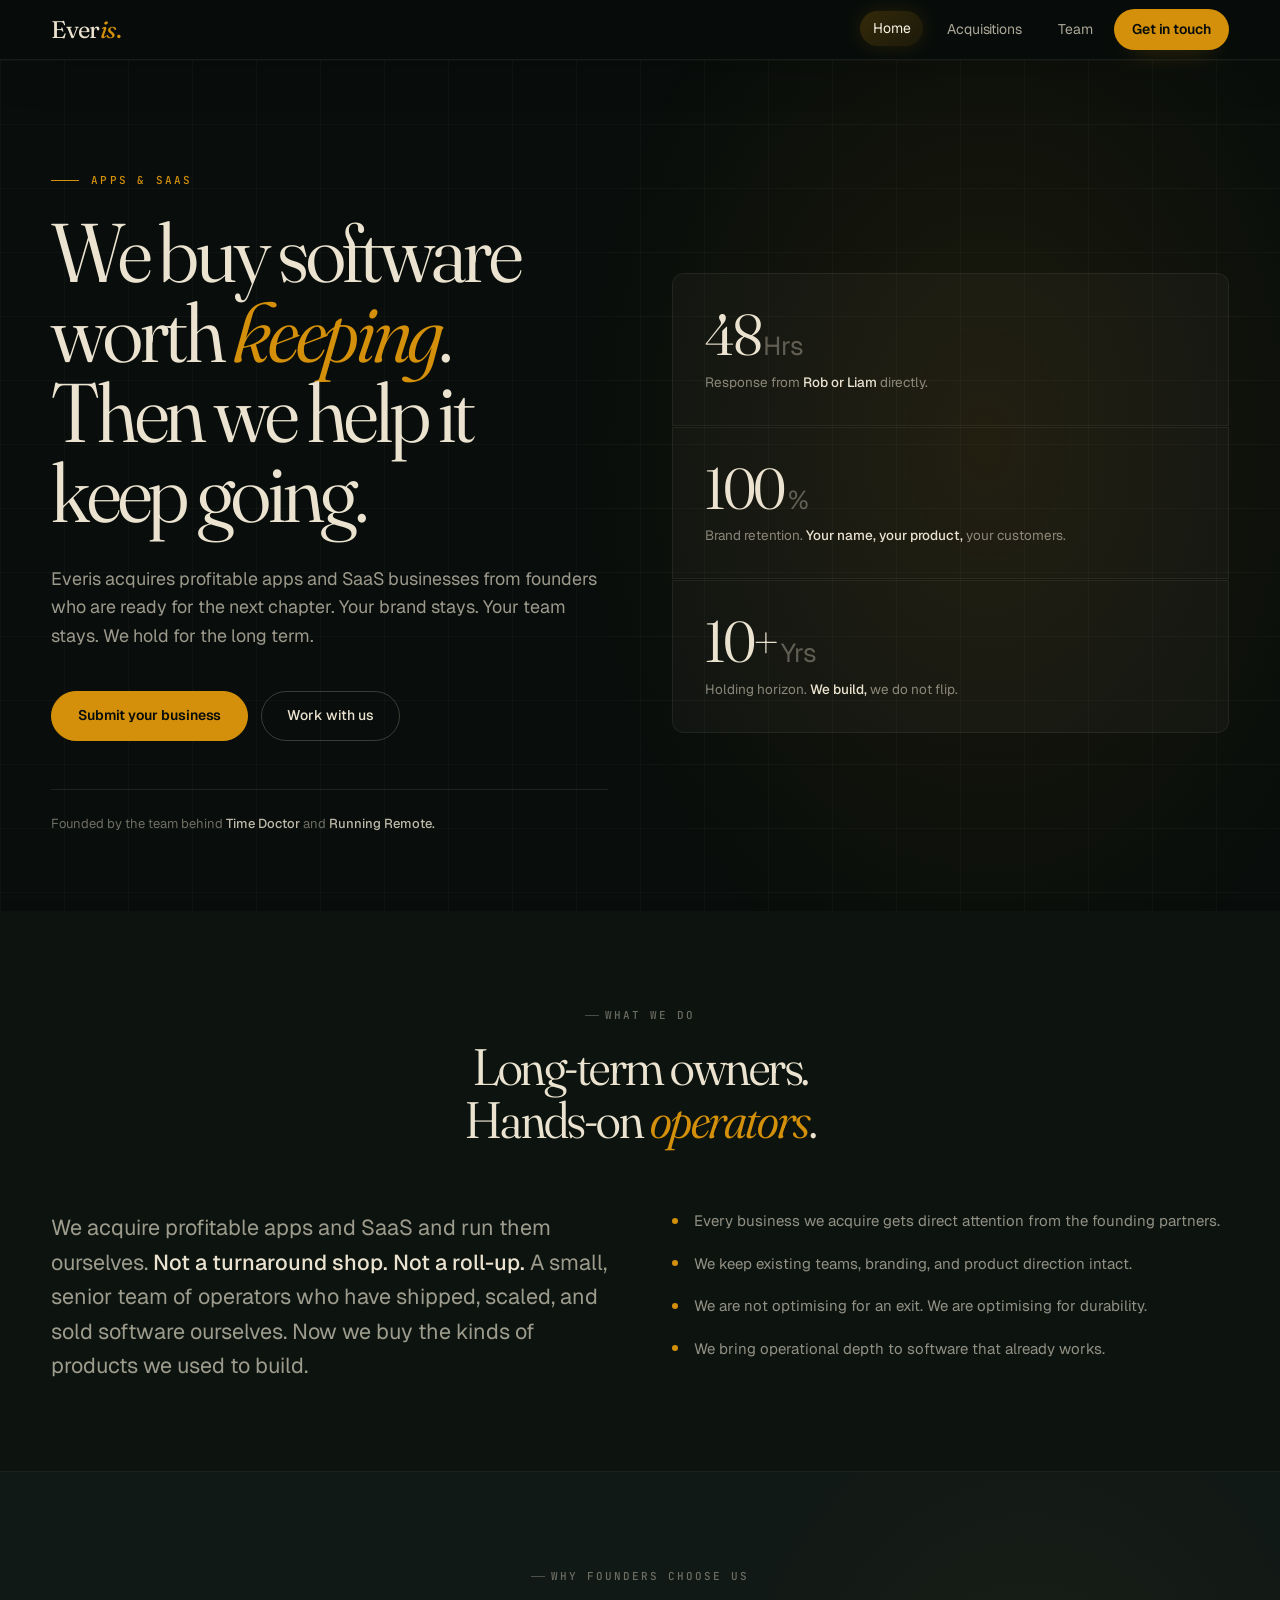
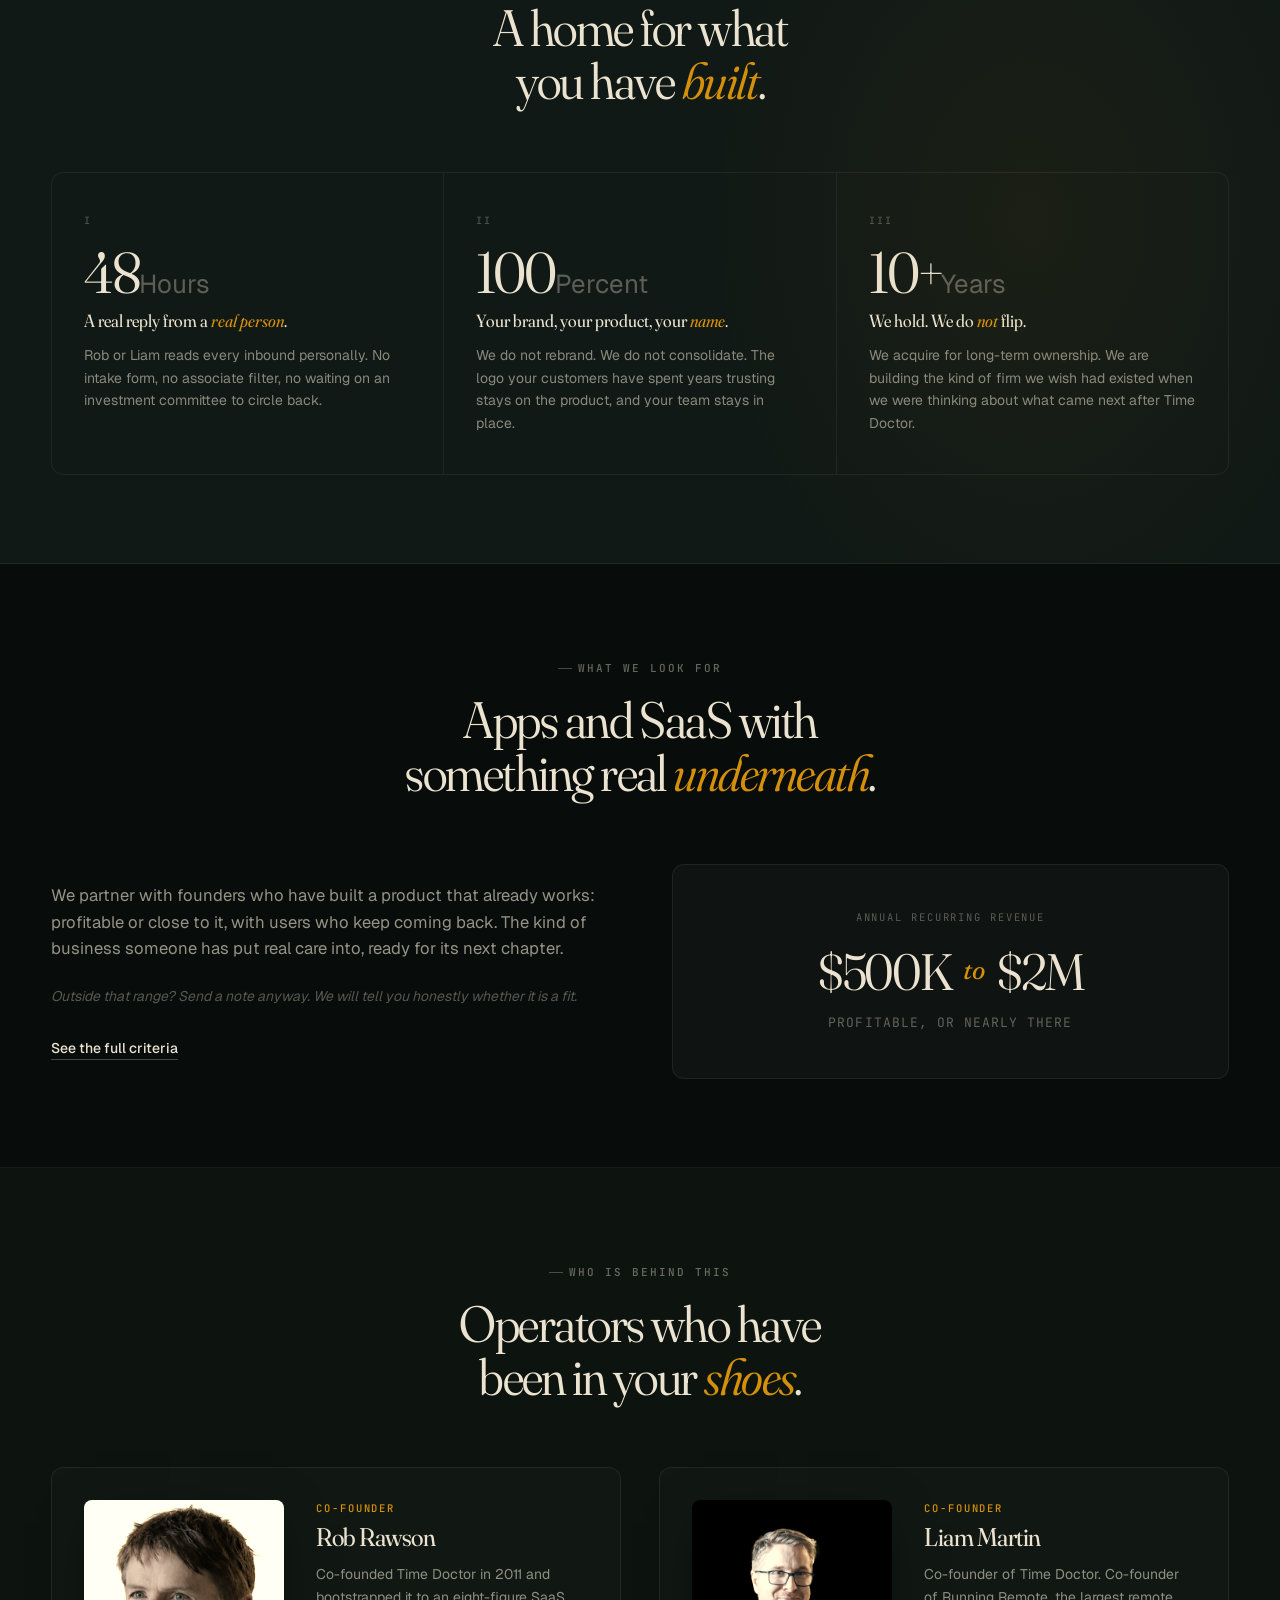
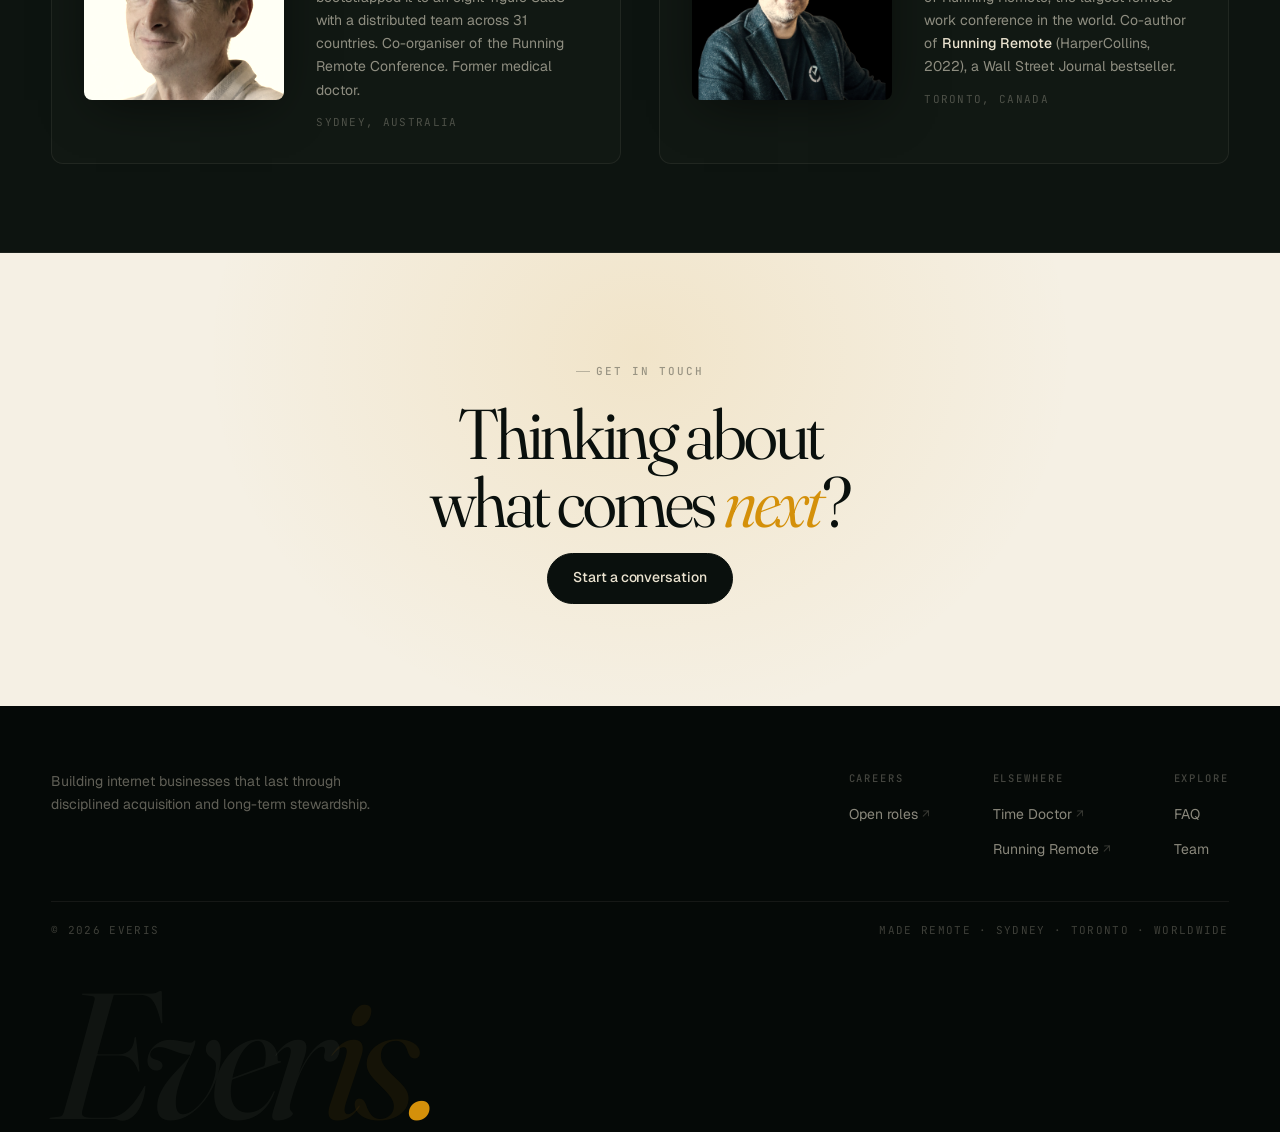
==== commit 40a46273: "Add files via upload" ====
--- a/index.html
+++ b/index.html
@@ -3,7 +3,7 @@
 <head>
 <meta charset="UTF-8" />
 <meta name="viewport" content="width=device-width, initial-scale=1.0" />
-<meta name="description" content="Everis acquires profitable apps and SaaS from founders ready for what's next. Founded by the team behind Time Doctor and Running Remote." />
+<meta name="description" content="Everis acquires profitable apps and SaaS from founders ready for what comes next. Founded by the team behind Time Doctor and Running Remote." />
 <meta property="og:title" content="Everis" />
 <meta property="og:description" content="We buy software worth keeping. Then we help it keep going." />
 <title>Everis. Acquirer of apps and SaaS businesses.</title>
@@ -11,13 +11,8 @@
 <link rel="preconnect" href="https://fonts.gstatic.com" crossorigin />
 <link href="https://fonts.googleapis.com/css2?family=Fraunces:ital,opsz,wght,SOFT@0,9..144,300..700,0..100;1,9..144,300..700,0..100&family=Geist:wght@300;400;500;600&family=JetBrains+Mono:wght@400;500&display=swap" rel="stylesheet" />
 <style>
-/* =======================================================
-   EVERIS - SHARED STYLES
-   Forest + bone + brass, editorial, restrained
-   ======================================================= */
 
 :root {
-  /* Palette */
   --bone: #EFE9DB;
   --bone-warm: #E5DBBF;
   --bone-deep: #DCD1B1;
@@ -28,25 +23,19 @@
   --ink-soft: #2E3D35;
   --ink-muted: #5F6D64;
   --brass: #ce6a02;
-  --brass-bright: #ce6a02;
-  --brass-soft: #ce6a02;
+  --brass-bright: #E07208;
   --sage: #7B8D7F;
   --rule: #CFC3A7;
   --rule-soft: #DFD5B9;
-
-  /* Type */
   --font-serif: 'Fraunces', 'Iowan Old Style', Georgia, serif;
   --font-sans: 'Geist', -apple-system, BlinkMacSystemFont, sans-serif;
   --font-mono: 'JetBrains Mono', 'IBM Plex Mono', Menlo, monospace;
-
-  /* Layout */
   --container: 1360px;
   --gutter: clamp(1.5rem, 4vw, 4rem);
   --section-y: clamp(3.5rem, 7vw, 5.5rem);
   --nav-h: 60px;
 }
 
-/* Reset */
 *, *::before, *::after { box-sizing: border-box; margin: 0; padding: 0; }
 
 html {
@@ -58,8 +47,8 @@
 }
 
 body {
-  background: var(--bone);
-  color: var(--ink);
+  background: #080D0B;
+  color: #EBE3D0;
   font-family: var(--font-sans);
   font-size: 16px;
   line-height: 1.55;
@@ -69,2057 +58,994 @@
   overflow-x: hidden;
 }
 
-/* Paper grain overlay */
 body::before {
   content: '';
-  position: fixed;
-  inset: 0;
+  position: fixed; inset: 0;
   background-image: url("data:image/svg+xml;utf8,<svg xmlns='http://www.w3.org/2000/svg' width='240' height='240'><filter id='n'><feTurbulence type='fractalNoise' baseFrequency='0.9' numOctaves='2' stitchTiles='stitch'/><feColorMatrix values='0 0 0 0 0.08 0 0 0 0 0.1 0 0 0 0 0.08 0 0 0 0.5 0'/></filter><rect width='100%25' height='100%25' filter='url(%23n)'/></svg>");
-  opacity: 0.055;
-  mix-blend-mode: multiply;
-  pointer-events: none;
-  z-index: 1;
+  opacity: 0.022; mix-blend-mode: screen;
+  pointer-events: none; z-index: 1;
 }
 
 main, nav, footer { position: relative; z-index: 2; }
-
 a { color: inherit; text-decoration: none; }
-::selection { background: var(--brass); color: var(--bone); }
-
-:focus-visible {
-  outline: 2px solid var(--brass);
-  outline-offset: 3px;
-  border-radius: 2px;
-}
-
+::selection { background: #D4900A; color: #080D0B; }
+:focus-visible { outline: 2px solid #D4900A; outline-offset: 3px; border-radius: 2px; }
 img { display: block; max-width: 100%; height: auto; }
-
 button { font: inherit; cursor: pointer; }
 
-/* =======================================================
-   TYPOGRAPHY
-   ======================================================= */
-
-h1, h2, h3, h4 {
-  font-family: var(--font-serif);
-  font-weight: 400;
-  font-variation-settings: 'SOFT' 40, 'opsz' 144;
-  letter-spacing: -0.025em;
-  line-height: 1.03;
-  color: var(--ink);
-}
-
-em, .italic {
-  font-style: italic;
-  font-variation-settings: 'SOFT' 100, 'opsz' 144;
-}
-
-.accent, h1 em, h2 em, h3 em {
-  color: var(--brass);
-}
-
-.label {
-  font-family: var(--font-mono);
-  font-size: 11px;
-  font-weight: 500;
-  letter-spacing: 0.18em;
-  text-transform: uppercase;
-  color: var(--ink-muted);
-}
-
-.edition-num {
-  font-family: var(--font-mono);
-  font-size: 11px;
-  letter-spacing: 0.2em;
-  color: var(--ink-muted);
-  font-weight: 500;
-}
-
-/* =======================================================
-   LAYOUT PRIMITIVES
-   ======================================================= */
-
-.container {
-  max-width: var(--container);
-  margin: 0 auto;
-  padding: 0 var(--gutter);
-  position: relative;
-}
-
-.grid-12 {
-  display: grid;
-  grid-template-columns: repeat(12, 1fr);
-  gap: 1.5rem 1.75rem;
-}
-
-/* =======================================================
-   SCROLL PROGRESS (top of page)
-   ======================================================= */
-
+/* SCROLL PROGRESS */
 .scroll-progress {
-  position: fixed;
-  top: 0;
-  left: 0;
-  height: 2px;
-  background: var(--brass);
-  width: 0%;
-  z-index: 100;
-  transition: width 0.1s linear;
-  pointer-events: none;
-}
-
-/* =======================================================
-   NAV
-   ======================================================= */
-
-nav.top {
-  position: sticky;
-  top: 0;
-  z-index: 50;
-  height: var(--nav-h);
-  background: rgba(239, 233, 219, 0.92);
-  backdrop-filter: blur(10px);
-  -webkit-backdrop-filter: blur(10px);
-  border-bottom: 1px solid var(--rule-soft);
-}
-
-nav.top .container {
-  height: 100%;
-  display: flex;
-  align-items: center;
-  justify-content: space-between;
-  gap: 2rem;
-}
-
-.wordmark {
-  font-family: 'Iowan Old Style', Georgia, serif;
-  font-weight: 400;
-  font-variation-settings: normal;
-  font-size: 1.5rem;
-  letter-spacing: -0.025em;
-  color: var(--ink);
-  line-height: 1;
-  display: inline-flex;
-  align-items: baseline;
-  flex: 0 0 auto;
-  min-width: 5.35rem;
-  white-space: nowrap;
-  transition: none !important;
-  animation: none !important;
-  transform: none !important;
-}
-.wordmark em {
-  font-style: italic;
-  font-family: inherit;
-  font-variation-settings: normal;
-  color: var(--brass);
-  font-weight: 400;
-  transition: none !important;
-  animation: none !important;
-  transform: none !important;
-}
-.wordmark-period {
-  font-family: inherit;
-  color: var(--brass);
-  transition: none !important;
-  animation: none !important;
-  transform: none !important;
-}
-
-.nav-links {
-  display: flex;
-  gap: 2rem;
-  align-items: center;
-  list-style: none;
-}
-
-.nav-links a {
-  font-size: 13.5px;
-  color: var(--ink-soft);
-  position: relative;
-  padding: 4px 0;
-  font-weight: 400;
-  letter-spacing: 0.01em;
-  transition: color 0.2s ease;
-}
-
-.nav-links a::after {
-  content: '';
-  position: absolute;
-  left: 0;
-  bottom: -2px;
-  width: 0;
-  height: 1px;
-  background: var(--brass);
-  transition: width 0.3s ease-out;
-}
-
-.nav-links a:hover,
-.nav-links a.active { color: var(--ink); }
-.nav-links a:hover::after,
-.nav-links a.active::after { width: 100%; }
-
-/* Primary CTA button in nav - bright gold with dark text, unmissable */
-.nav-cta {
-  padding: 0.6rem 1.15rem !important;
-  font-size: 13px;
-  background: var(--brass);
-  color: var(--forest-deep);
-  border-radius: 100px;
-  display: inline-flex;
-  align-items: center;
-  gap: 0.4rem;
-  font-weight: 600;
-  letter-spacing: -0.005em;
-  transition: background 0.25s ease, transform 0.25s ease, box-shadow 0.25s ease;
-  box-shadow: 0 1px 0 rgba(20, 32, 26, 0.08);
-}
-.nav-cta::after { display: none !important; }
-.nav-cta:hover {
-  background: var(--brass-bright);
-  color: var(--forest-deep);
-  transform: translateY(-1px);
-  box-shadow: 0 4px 12px -4px rgba(184, 138, 42, 0.45);
-}
-
-.nav-toggle {
-  display: none;
-  background: none;
-  border: none;
-  color: var(--ink);
-  font-family: var(--font-mono);
-  font-size: 12px;
-  letter-spacing: 0.1em;
-  text-transform: uppercase;
-}
-
-/* =======================================================
-   BUTTONS
-   ======================================================= */
-
+  position: fixed; top: 0; left: 0; height: 2px;
+  background: #D4900A; width: 0%; z-index: 100;
+  transition: width 0.1s linear; pointer-events: none;
+  box-shadow: 3px 0 18px rgba(212,144,10,0.65);
+}
+
+/* NAV */
+nav.top {
+  position: sticky; top: 0; z-index: 50; height: var(--nav-h);
+  background: rgba(8,13,11,0.84) !important;
+  border-top: 1px solid rgba(212,144,10,0.72);
+  border-bottom: 1px solid rgba(235,227,208,0.08);
+  backdrop-filter: blur(24px); -webkit-backdrop-filter: blur(24px);
+  box-shadow: 0 16px 60px -12px rgba(0,0,0,0.58);
+}
+nav.top.scrolled {
+  background: rgba(8,13,11,0.96) !important;
+  box-shadow: 0 2px 0 rgba(212,144,10,0.82), 0 20px 60px -12px rgba(0,0,0,0.72);
+}
+nav.top .container {
+  height: 100%; display: flex; align-items: center;
+  justify-content: space-between; gap: 1.25rem;
+  max-width: var(--container); margin: 0 auto; padding: 0 var(--gutter);
+}
+
+.wordmark {
+  font-family: 'Fraunces', Georgia, serif;
+  font-weight: 400; font-size: 1.5rem;
+  letter-spacing: -0.025em; color: #EBE3D0;
+  line-height: 1; display: inline-flex; align-items: baseline;
+  flex: 0 0 auto; white-space: nowrap;
+}
+.wordmark em { font-style: italic; color: #D4900A; font-weight: 400; }
+.wordmark-period { color: #D4900A; }
+
+.nav-links {
+  display: flex; gap: 0.35rem; align-items: center; list-style: none;
+  margin: 0; padding: 0;
+}
+.nav-links a {
+  font-size: 13.5px; color: rgba(235,227,208,0.68);
+  position: relative; display: inline-flex; align-items: center; justify-content: center;
+  min-height: 2.35rem; padding: 0.55rem 0.95rem; border-radius: 999px; font-weight: 500;
+  letter-spacing: 0.01em; transition: color 0.22s ease, transform 0.22s ease;
+  overflow: hidden; z-index: 0;
+}
+.nav-links a::after {
+  content: ''; position: absolute; inset: 0; border-radius: inherit;
+  background: rgba(212,144,10,0.16);
+  box-shadow: inset 0 0 0 1px rgba(212,144,10,0.22);
+  opacity: 0; transform: scale(0.92);
+  transition: opacity 0.22s ease, transform 0.22s ease, background 0.22s ease, box-shadow 0.22s ease;
+  z-index: -1;
+}
+.nav-links a:hover, .nav-links a.active { color: #EBE3D0; }
+.nav-links a:hover, .nav-links a.active { transform: translateY(-1px); }
+.nav-links a:hover::after, .nav-links a.active::after { opacity: 1; transform: scale(1); }
+
+.nav-cta {
+  padding: 0.7rem 1.2rem !important; min-height: 2.55rem; font-size: 13px;
+  background: #D4900A; color: #080D0B; border-radius: 999px;
+  display: inline-flex; align-items: center; justify-content: center; gap: 0.4rem;
+  font-weight: 600; letter-spacing: -0.005em; border: 1px solid rgba(212,144,10,0.92);
+  transition: background 0.22s ease, color 0.22s ease, transform 0.22s ease, box-shadow 0.22s ease;
+  box-shadow: 0 10px 24px -16px rgba(212,144,10,0.72);
+}
+.nav-cta::after { display: none !important; }
+.nav-cta:hover,
+.nav-cta.active {
+  background: #E7A317; color: #080D0B;
+  transform: translateY(-1px);
+  box-shadow: 0 16px 30px -18px rgba(212,144,10,0.85);
+}
+
+.nav-toggle {
+  display: none; background: rgba(235,227,208,0.02); border: 1px solid rgba(235,227,208,0.18); color: #EBE3D0;
+  border-radius: 999px; padding: 0.52rem 0.88rem; font-family: var(--font-mono); font-size: 11px;
+  letter-spacing: 0.12em; text-transform: uppercase;
+  transition: background 0.22s ease, border-color 0.22s ease, color 0.22s ease;
+}
+.nav-toggle:hover {
+  background: rgba(235,227,208,0.08); border-color: rgba(235,227,208,0.28); color: #FFFFFF;
+}
+
+/* BUTTONS */
 .btn {
-  display: inline-flex;
-  align-items: center;
-  gap: 0.55rem;
-  padding: 0.8rem 1.4rem;
-  font-family: var(--font-sans);
-  font-size: 14px;
-  font-weight: 500;
-  letter-spacing: -0.005em;
-  border-radius: 100px;
-  cursor: pointer;
+  display: inline-flex; align-items: center; gap: 0.55rem;
+  padding: 0.85rem 1.6rem; font-family: var(--font-sans);
+  font-size: 14px; font-weight: 500; letter-spacing: -0.005em;
+  border-radius: 100px; cursor: pointer;
   transition: background 0.25s ease, color 0.25s ease, border-color 0.25s ease, transform 0.25s ease;
-  border: 1px solid transparent;
-  text-decoration: none;
-  white-space: nowrap;
-}
-
-
+  border: 1px solid transparent; text-decoration: none; white-space: nowrap;
+}
 .btn-primary {
-  background: var(--forest);
-  color: var(--bone);
-  border-color: var(--forest);
+  background: #D4900A; color: #080D0B; border-color: #D4900A; font-weight: 600;
 }
 .btn-primary:hover {
-  background: var(--brass);
-  color: var(--forest-deep);
-  border-color: var(--brass);
-  transform: translateY(-1px);
-}
-
+  background: #E07208; border-color: #E07208; color: #080D0B;
+  box-shadow: 0 8px 32px -8px rgba(212,144,10,0.55); transform: translateY(-1px);
+}
 .btn-ghost {
-  background: transparent;
-  color: var(--ink);
-  border-color: var(--ink);
+  background: transparent; color: #EBE3D0; border-color: rgba(235,227,208,0.22);
 }
 .btn-ghost:hover {
-  background: var(--ink);
-  color: var(--bone);
-}
-
-.btn-brass {
-  background: var(--brass);
-  color: var(--forest-deep);
-  border-color: var(--brass);
-  font-weight: 600;
-}
-.btn-brass:hover {
-  background: var(--brass-bright);
-  border-color: var(--brass-bright);
-  color: var(--forest-deep);
-  transform: translateY(-1px);
-}
-
-/* On dark backgrounds */
+  background: rgba(235,227,208,0.07); color: #EBE3D0;
+  border-color: rgba(235,227,208,0.38);
+}
 .btn-light {
-  background: var(--bone);
-  color: var(--forest);
-  border-color: var(--bone);
-}
-.btn-light:hover {
-  background: var(--brass);
-  color: var(--forest-deep);
-  border-color: var(--brass);
-}
-
-/* =======================================================
-   TEXT LINK
-   ======================================================= */
+  background: #080D0B; color: #EBE3D0; border-color: rgba(235,227,208,0.2);
+}
+.btn-light:hover { background: #D4900A; color: #080D0B; border-color: #D4900A; }
 
 .txt-link {
-  display: inline-flex;
-  align-items: center;
-  gap: 0.5rem;
-  font-size: 14px;
-  color: var(--ink);
-  border-bottom: 1px solid var(--ink);
-  padding-bottom: 2px;
-  transition: color 0.2s ease, border-color 0.2s ease, gap 0.2s ease;
-  font-weight: 500;
-  font-family: var(--font-sans);
-  line-height: 1.3;
-  text-decoration: none;
-}
-.txt-link:hover {
-  color: var(--brass);
-  border-color: var(--brass);
-  gap: 0.7rem;
-}
-
-/* =======================================================
-   REVEAL ANIMATIONS
-   ======================================================= */
-
+  display: inline-flex; align-items: center; gap: 0.5rem;
+  font-size: 14px; color: #EBE3D0;
+  border-bottom: 1px solid rgba(235,227,208,0.28); padding-bottom: 2px;
+  transition: color 0.2s ease, border-color 0.2s ease;
+  font-weight: 500; font-family: var(--font-sans); line-height: 1.3;
+}
+.txt-link:hover { color: #D4900A; border-color: #D4900A; }
+
+/* REVEAL ANIMATIONS */
 .reveal {
-  opacity: 0;
-  transform: translateY(16px);
+  opacity: 0; transform: translateY(16px);
   transition: opacity 0.9s cubic-bezier(0.22, 0.8, 0.3, 1),
               transform 0.9s cubic-bezier(0.22, 0.8, 0.3, 1);
 }
-.reveal.in-view {
-  opacity: 1;
-  transform: translateY(0);
-}
-
+.reveal.in-view { opacity: 1; transform: translateY(0); }
 @media (prefers-reduced-motion: reduce) {
-  *, *::before, *::after {
-    animation: none !important;
-    transition: none !important;
-  }
+  *, *::before, *::after { animation: none !important; transition: none !important; }
   .reveal { opacity: 1; transform: none; }
 }
 
-/* =======================================================
-   HERO (homepage, acquisitions, contact)
-   ======================================================= */
+/* LABEL / MONO LABELS */
+.label {
+  font-family: var(--font-mono); font-size: 11px; font-weight: 500;
+  letter-spacing: 0.18em; text-transform: uppercase;
+  color: rgba(235,227,208,0.42);
+  display: inline-flex; align-items: center; gap: 0.55em;
+}
+.label::before {
+  content: ''; display: inline-block; width: 14px; height: 1px;
+  background: currentColor; opacity: 0.65; flex-shrink: 0;
+}
+
+/* =====================================================
+   HERO
+   ===================================================== */
 
 .hero {
-  padding: clamp(2.5rem, 6vw, 4.5rem) 0 clamp(2.5rem, 5vw, 4rem);
+  padding: clamp(4rem, 9vw, 7rem) 0 clamp(3rem, 6vw, 5rem);
+  position: relative; overflow: hidden;
+}
+/* Grid pattern */
+.hero::before {
+  content: ''; position: absolute; inset: 0;
+  background-image:
+    linear-gradient(rgba(235,227,208,0.03) 1px, transparent 1px),
+    linear-gradient(90deg, rgba(235,227,208,0.03) 1px, transparent 1px);
+  background-size: 64px 64px; z-index: 0;
+  animation: gridPulse 10s ease-in-out infinite;
+}
+/* Warm glow */
+.hero::after {
+  content: ''; position: absolute;
+  top: -30%; right: -12%; width: 70%; height: 150%;
+  background: radial-gradient(ellipse at center, rgba(212,144,10,0.09) 0%, transparent 65%);
+  pointer-events: none; z-index: 0;
+}
+@keyframes gridPulse { 0%, 100% { opacity: 0.7; } 50% { opacity: 1; } }
+.hero .container { position: relative; z-index: 1; }
+
+.container {
+  max-width: var(--container); margin: 0 auto; padding: 0 var(--gutter);
   position: relative;
 }
 
-.hero-meta {
-  display: flex;
-  justify-content: space-between;
-  margin-bottom: 2rem;
-  align-items: baseline;
-  gap: 1rem;
+/* Split hero layout */
+.hero-inner {
+  display: grid;
+  grid-template-columns: 1fr 1fr;
+  gap: clamp(2rem, 5vw, 5rem);
+  align-items: center;
+}
+
+.hero-left { display: flex; flex-direction: column; gap: 0; }
+
+.hero-kicker {
+  font-family: var(--font-mono); font-size: 11px; font-weight: 500;
+  letter-spacing: 0.2em; text-transform: uppercase;
+  color: #D4900A; margin-bottom: 1.5rem;
+  display: flex; align-items: center; gap: 0.75rem;
+}
+.hero-kicker::before {
+  content: ''; width: 28px; height: 1px; background: #D4900A; flex-shrink: 0;
 }
 
 .hero-headline {
   font-family: var(--font-serif);
   font-variation-settings: 'SOFT' 30, 'opsz' 144;
   font-weight: 350;
-  font-size: clamp(2.5rem, 6.5vw, 6rem);
-  line-height: 0.98;
-  letter-spacing: -0.035em;
-  margin-bottom: 1.5rem;
-  color: var(--ink);
-  max-width: 16ch;
-}
-
-.hero-headline em {
-  color: var(--brass);
-}
+  font-size: clamp(3rem, 6.5vw, 6.5rem);
+  line-height: 0.96; letter-spacing: -0.04em;
+  color: #EBE3D0; margin-bottom: 2rem;
+}
+.hero-headline em { color: #D4900A; font-style: italic; }
 
 .hero-sub {
   font-size: clamp(1.05rem, 1.4vw, 1.2rem);
+  line-height: 1.6; color: rgba(235,227,208,0.65);
+  margin-bottom: 2.5rem; font-weight: 400; max-width: 52ch;
+}
+
+.hero-ctas {
+  display: flex; gap: 0.8rem; flex-wrap: wrap; margin-bottom: 3rem;
+}
+
+.hero-pedigree {
+  padding-top: 1.5rem;
+  border-top: 1px solid rgba(235,227,208,0.09);
+  font-size: 13px; color: rgba(235,227,208,0.45);
   line-height: 1.5;
-  color: var(--ink-soft);
-  margin-bottom: 1.75rem;
-  font-weight: 400;
-  max-width: 58ch;
-}
-
-.hero-ctas {
-  display: flex;
-  gap: 0.7rem;
-  flex-wrap: wrap;
-  margin-bottom: 1.75rem;
-}
-
-.hero-signature {
-  margin-top: 1.5rem;
-  padding-top: 1.25rem;
-  border-top: 1px solid var(--rule);
-  display: flex;
-  justify-content: space-between;
-  align-items: baseline;
-  flex-wrap: wrap;
-  gap: 1rem;
-}
-
-.hero-signature .credit {
-  font-size: 13.5px;
-  color: var(--ink-soft);
-  font-weight: 400;
-}
-.hero-signature .credit strong {
-  color: var(--ink);
-  font-weight: 500;
-}
-
-.hero-signature .meta {
-  font-family: var(--font-mono);
-  font-size: 11px;
-  letter-spacing: 0.18em;
-  text-transform: uppercase;
-  color: var(--ink-muted);
-}
-
-/* =======================================================
-   SECTION BASE
-   ======================================================= */
+}
+.hero-pedigree strong { color: rgba(235,227,208,0.8); font-weight: 500; }
+
+/* Right side: stat cluster */
+.hero-right {
+  display: flex; flex-direction: column; gap: 1px;
+}
+
+.hero-stat-card {
+  background: rgba(235,227,208,0.03);
+  border: 1px solid rgba(235,227,208,0.07);
+  padding: clamp(1.25rem, 2.5vw, 2rem) clamp(1.25rem, 2.5vw, 2rem);
+  transition: background 0.3s ease, border-color 0.3s ease;
+}
+.hero-stat-card:first-child { border-radius: 12px 12px 0 0; }
+.hero-stat-card:last-child { border-radius: 0 0 12px 12px; }
+.hero-stat-card:hover {
+  background: rgba(235,227,208,0.05);
+  border-color: rgba(212,144,10,0.2);
+}
+
+.hero-stat-num {
+  font-family: var(--font-serif);
+  font-variation-settings: 'SOFT' 30, 'opsz' 144;
+  font-weight: 350; font-size: clamp(2.5rem, 4vw, 3.75rem);
+  line-height: 1; letter-spacing: -0.04em; color: #EBE3D0;
+  margin-bottom: 0.35rem;
+}
+.hero-stat-num .unit {
+  font-family: var(--font-sans); font-size: 0.45em;
+  color: rgba(235,227,208,0.4); font-weight: 400; letter-spacing: 0;
+  vertical-align: baseline; margin-left: 0.15em;
+}
+.hero-stat-label {
+  font-size: 13.5px; color: rgba(235,227,208,0.55); font-weight: 400;
+}
+.hero-stat-label strong { color: #EBE3D0; font-weight: 500; }
+
+/* =====================================================
+   SECTIONS BASE
+   ===================================================== */
 
 section.page {
   padding: var(--section-y) 0;
-  border-bottom: 1px solid var(--rule-soft);
+  border-bottom: 1px solid rgba(235,227,208,0.07);
   position: relative;
 }
 
-.page-header {
-  display: grid;
-  grid-template-columns: repeat(12, 1fr);
-  gap: 1.5rem 1.75rem;
-  margin-bottom: 2.5rem;
-  align-items: baseline;
-}
-
-.page-header .edition-num { grid-column: 1 / 2; }
-.page-header .label { grid-column: 2 / 6; align-self: baseline; }
-.page-title {
-  grid-column: 6 / 13;
+/* Section header */
+.section-header {
+  margin-bottom: clamp(2.5rem, 5vw, 4rem);
+  text-align: center;
+}
+.section-header .label { margin-bottom: 1rem; justify-content: center; }
+.section-title {
   font-family: var(--font-serif);
   font-variation-settings: 'SOFT' 40, 'opsz' 144;
-  font-size: clamp(1.75rem, 3.5vw, 2.75rem);
-  font-weight: 350;
-  line-height: 1.05;
-  letter-spacing: -0.028em;
-}
-
-/* =======================================================
-   WHAT WE DO (simple prose block)
-   ======================================================= */
-
-.what-do-body {
+  font-weight: 350; font-size: clamp(2rem, 4vw, 3.25rem);
+  line-height: 1.04; letter-spacing: -0.03em; color: #EBE3D0;
+}
+.section-title em { color: #D4900A; font-style: italic; }
+
+/* =====================================================
+   WHAT WE DO
+   ===================================================== */
+
+.what-do { background: #0D1410; }
+
+.what-do-layout {
   display: grid;
-  grid-template-columns: repeat(12, 1fr);
-  gap: 1.5rem 1.75rem;
+  grid-template-columns: 1fr 1fr;
+  gap: clamp(2rem, 5vw, 5rem);
+  align-items: start;
 }
 
 .what-do-lead {
-  grid-column: 6 / 13;
-  font-size: clamp(1.05rem, 1.4vw, 1.2rem);
-  line-height: 1.5;
-  color: var(--ink-soft);
-  font-weight: 400;
-}
-
-.what-do-lead .emphasis {
-  color: var(--ink);
-  font-weight: 500;
-}
-
-/* =======================================================
-   WHY FOUNDERS CHOOSE US - claim grid
-   ======================================================= */
-
-.why-founders { background: var(--bone-warm); }
-
-.why-lead {
+  font-size: clamp(1.15rem, 1.7vw, 1.35rem);
+  line-height: 1.6; color: rgba(235,227,208,0.65); font-weight: 400;
+}
+.what-do-lead .emphasis { color: #EBE3D0; font-weight: 500; }
+
+.what-do-points { list-style: none; display: flex; flex-direction: column; gap: 1.25rem; }
+.what-do-points li {
+  display: flex; gap: 1rem; align-items: flex-start;
+  font-size: 15px; color: rgba(235,227,208,0.6); line-height: 1.5;
+}
+.what-do-points li::before {
+  content: ''; width: 6px; height: 6px; background: #D4900A;
+  border-radius: 50%; flex-shrink: 0; margin-top: 0.5em;
+}
+
+/* =====================================================
+   WHY FOUNDERS
+   ===================================================== */
+
+.why-founders { background: #111916; overflow: hidden; }
+.why-founders::after {
+  content: ''; position: absolute; top: -20%; right: -8%; width: 55%; height: 140%;
+  background: radial-gradient(ellipse at center, rgba(212,144,10,0.05) 0%, transparent 65%);
+  pointer-events: none;
+}
+
+.claims-grid {
   display: grid;
-  grid-template-columns: repeat(12, 1fr);
-  gap: 1.5rem 1.75rem;
-  margin-top: 1.5rem;
-}
-.why-lead p {
-  grid-column: 6 / 13;
-  font-size: clamp(1rem, 1.25vw, 1.1rem);
-  color: var(--ink-soft);
-  line-height: 1.55;
-  max-width: 55ch;
-}
-
-.claim-grid {
-  display: grid;
-  grid-template-columns: repeat(12, 1fr);
-  gap: 1.5rem 1.75rem;
-  margin-top: 3.5rem;
+  grid-template-columns: repeat(3, 1fr);
+  gap: 0;
+  margin-top: 1rem;
 }
 
 .claim {
-  grid-column: span 4;
-  display: flex;
-  flex-direction: column;
-  padding-top: 1.75rem;
-  border-top: 1px solid var(--ink);
+  padding: 2.5rem 2rem;
+  border: 1px solid rgba(235,227,208,0.07);
+  border-radius: 0;
   position: relative;
-}
-
-.claim::before {
-  content: attr(data-index);
-  position: absolute;
-  top: -13px;
-  left: 0;
-  background: var(--bone-warm);
-  padding-right: 0.7rem;
-  font-family: var(--font-mono);
-  font-size: 11px;
-  letter-spacing: 0.2em;
-  color: var(--ink-muted);
-  font-weight: 500;
-}
-
+  transition: border-color 0.4s ease, background 0.4s ease;
+}
+.claims-grid .claim:nth-child(1) { border-radius: 12px 0 0 12px; }
+.claims-grid .claim:nth-child(3) { border-radius: 0 12px 12px 0; }
+.claims-grid .claim:nth-child(2) { border-left: none; border-right: none; }
+.claim:hover { border-color: rgba(212,144,10,0.3); background: rgba(235,227,208,0.02); }
+
+.claim-index {
+  font-family: var(--font-mono); font-size: 10px; letter-spacing: 0.2em;
+  color: rgba(235,227,208,0.28); font-weight: 500;
+  text-transform: uppercase; margin-bottom: 1rem;
+}
 .claim-number {
   font-family: var(--font-serif);
   font-variation-settings: 'SOFT' 30, 'opsz' 144;
-  font-weight: 350;
-  font-size: clamp(2.75rem, 5vw, 4.25rem);
-  line-height: 1;
-  letter-spacing: -0.04em;
-  color: var(--ink);
-  margin-bottom: 0.1rem;
+  font-weight: 350; font-size: clamp(2.5rem, 4.5vw, 4rem);
+  line-height: 1; letter-spacing: -0.04em; color: #EBE3D0; margin-bottom: 0.5rem;
 }
 .claim-number .unit {
-  font-size: 0.26em;
-  font-family: var(--font-mono);
-  letter-spacing: 0.15em;
-  text-transform: uppercase;
-  color: var(--ink-muted);
-  display: inline-block;
-  transform: translateY(-1.4em);
-  margin-left: 0.5rem;
-  font-weight: 500;
-}
-
+  font-family: var(--font-sans); font-size: 0.45em;
+  color: rgba(235,227,208,0.35); font-weight: 400; letter-spacing: 0; vertical-align: baseline;
+}
 .claim-phrase {
   font-family: var(--font-serif);
-  font-variation-settings: 'SOFT' 70, 'opsz' 144;
-  font-size: clamp(1.2rem, 1.6vw, 1.45rem);
-  font-weight: 400;
-  line-height: 1.15;
-  letter-spacing: -0.02em;
-  color: var(--ink);
-  margin-bottom: 1rem;
-  margin-top: 0.4rem;
-}
-
-.claim-body {
-  font-size: 14.5px;
-  line-height: 1.55;
-  color: var(--ink-soft);
-  max-width: 34ch;
-}
-
-/* =======================================================
-   WHAT WE LOOK FOR - teaser with number block
-   ======================================================= */
-
-.criteria-grid {
+  font-variation-settings: 'SOFT' 40, 'opsz' 144;
+  font-weight: 400; font-size: 1.1rem; line-height: 1.3;
+  color: #EBE3D0; margin-bottom: 0.75rem;
+}
+.claim-phrase em { color: #D4900A; font-style: italic; }
+.claim-body { font-size: 14px; color: rgba(235,227,208,0.55); line-height: 1.6; }
+
+/* =====================================================
+   CRITERIA TEASER
+   ===================================================== */
+
+section.criteria-teaser { background: #080D0B; }
+
+.criteria-inner {
   display: grid;
-  grid-template-columns: repeat(12, 1fr);
-  gap: 1.5rem 2.5rem;
+  grid-template-columns: 1fr 1fr;
+  gap: clamp(2.5rem, 5vw, 5rem);
   align-items: center;
 }
 
-.criteria-body {
-  grid-column: 1 / 7;
-}
-.criteria-body p {
-  font-size: clamp(1.05rem, 1.3vw, 1.15rem);
-  line-height: 1.55;
-  color: var(--ink-soft);
-  margin-bottom: 1.5rem;
-  max-width: 48ch;
+.criteria-body-text {
+  font-size: clamp(1rem, 1.3vw, 1.1rem);
+  color: rgba(235,227,208,0.62); line-height: 1.6; margin-bottom: 1.5rem;
+}
+.criteria-note {
+  font-size: 14px; color: rgba(235,227,208,0.35);
+  font-style: italic; margin-bottom: 1.75rem;
 }
 
 .criteria-visual {
-  grid-column: 7 / 13;
-  padding-left: clamp(0rem, 3vw, 2.5rem);
-  border-left: 1px solid var(--rule);
-  display: flex;
-  flex-direction: column;
-  align-items: flex-start;
-}
-
-.criteria-visual .range-label {
-  font-family: var(--font-mono);
-  font-size: 11px;
-  letter-spacing: 0.2em;
-  color: var(--ink-muted);
-  text-transform: uppercase;
-  margin-bottom: 1.25rem;
-  font-weight: 500;
-}
-
-.criteria-number {
+  background: rgba(235,227,208,0.03);
+  border: 1px solid rgba(235,227,208,0.08);
+  border-radius: 12px; padding: clamp(2rem, 3.5vw, 3rem);
+  text-align: center;
+}
+.criteria-range-label {
+  font-family: var(--font-mono); font-size: 10.5px;
+  letter-spacing: 0.18em; text-transform: uppercase;
+  color: rgba(235,227,208,0.35); margin-bottom: 1.25rem;
+}
+.criteria-numbers {
+  display: flex; align-items: center; justify-content: center;
+  gap: 0.75rem; margin-bottom: 1rem;
+}
+.criteria-num {
   font-family: var(--font-serif);
   font-variation-settings: 'SOFT' 30, 'opsz' 144;
-  font-weight: 350;
-  font-size: clamp(2.5rem, 5.5vw, 4rem);
-  line-height: 0.95;
-  letter-spacing: -0.04em;
-  color: var(--ink);
-}
-.criteria-number .row { display: block; }
-.criteria-number .to {
-  color: var(--brass);
-  font-style: italic;
-  font-variation-settings: 'SOFT' 100, 'opsz' 144;
-  font-size: 0.65em;
-  display: inline-block;
-  margin: 0.2em 0.5rem 0.2em 0;
-}
-
-.criteria-number .unit {
-  font-family: var(--font-mono);
-  font-size: 0.2em;
-  text-transform: uppercase;
-  letter-spacing: 0.18em;
-  color: var(--ink-muted);
-  display: block;
-  margin-top: 1rem;
-  font-weight: 500;
-}
-
-/* =======================================================
-   FOUNDERS SECTION - with duotone photos
-   ======================================================= */
-
-.founders { background: var(--bone); border-bottom: 1px solid var(--rule-soft); }
+  font-weight: 350; font-size: clamp(2.25rem, 4vw, 3.5rem);
+  line-height: 1; letter-spacing: -0.04em; color: #EBE3D0;
+}
+.criteria-to {
+  font-family: var(--font-serif); font-style: italic;
+  font-size: clamp(1.25rem, 2vw, 1.75rem);
+  color: #D4900A; line-height: 1;
+}
+.criteria-qualifier {
+  font-size: 13px; color: rgba(235,227,208,0.38);
+  font-family: var(--font-mono); letter-spacing: 0.08em; text-transform: uppercase;
+}
+
+/* =====================================================
+   FOUNDERS
+   ===================================================== */
+
+.founders { background: #0D1410; border-bottom: none; }
 
 .founders-intro {
-  display: grid;
-  grid-template-columns: repeat(12, 1fr);
-  gap: 1.5rem 1.75rem;
-  margin-top: 1rem;
-  margin-bottom: 3rem;
-}
-
-.founders-intro p {
-  grid-column: 6 / 13;
-  font-size: clamp(1rem, 1.25vw, 1.1rem);
-  color: var(--ink-soft);
-  line-height: 1.55;
-  max-width: 52ch;
+  max-width: 56ch; margin: 0 auto 3.5rem;
+  text-align: center;
+  font-size: clamp(1rem, 1.3vw, 1.1rem);
+  color: rgba(235,227,208,0.55); line-height: 1.6;
 }
 
 .founders-grid {
-  display: grid;
-  grid-template-columns: repeat(12, 1fr);
-  gap: 3rem 2rem;
+  display: grid; grid-template-columns: 1fr 1fr;
+  gap: clamp(1.5rem, 3vw, 2.5rem);
 }
 
 .founder-card {
-  grid-column: span 6;
-  display: grid;
-  grid-template-columns: 1fr 1.6fr;
-  gap: 1.5rem;
-  align-items: start;
-}
+  display: grid; grid-template-columns: 200px 1fr;
+  gap: 2rem; align-items: start;
+  background: rgba(235,227,208,0.02);
+  border: 1px solid rgba(235,227,208,0.07);
+  border-radius: 12px; padding: 2rem;
+  transition: border-color 0.4s ease;
+}
+.founder-card:hover { border-color: rgba(212,144,10,0.25); }
 
 .founder-photo {
+  width: 200px; height: 200px; flex-shrink: 0;
+  border-radius: 8px; overflow: hidden;
   position: relative;
-  overflow: hidden;
-  border-radius: 6px;
-  aspect-ratio: 4 / 5;
-  background: var(--forest);
-  cursor: default;
-}
-
-.founder-photo img {
-  width: 100%;
-  height: 100%;
-  object-fit: cover;
-  display: block;
-  /* Sepia until hover */
-  filter: grayscale(0.25) sepia(0.65) saturate(0.85) hue-rotate(-10deg) brightness(0.98) contrast(1.02);
+  box-shadow: 0 12px 48px -12px rgba(0,0,0,0.6);
+}
+.founder-photo img { 
+  width: 100%; height: 100%; object-fit: cover; object-position: top center;
+  /* Medium sepia until hover */
+  filter: sepia(0.5);
   transition: filter 0.7s cubic-bezier(0.22, 0.8, 0.3, 1),
               transform 0.8s cubic-bezier(0.22, 0.8, 0.3, 1);
 }
-
-.founder-photo::after {
-  content: '';
-  position: absolute;
-  inset: 0;
-  background: linear-gradient(180deg, rgba(154, 122, 42, 0.08), rgba(30, 46, 37, 0.22));
-  mix-blend-mode: multiply;
-  pointer-events: none;
-  transition: opacity 0.7s ease;
-  z-index: 2;
-}
-
 .founder-card:hover .founder-photo img {
   filter: none;
+  opacity: 1;
   transform: scale(1.025);
 }
-.founder-card:hover .founder-photo::after {
-  opacity: 0;
-}
-
-.founder-info {
-  display: flex;
-  flex-direction: column;
-  gap: 0.65rem;
-  padding-top: 0.25rem;
-}
-
+
+.founder-role {
+  font-family: var(--font-mono); font-size: 10.5px; font-weight: 500;
+  letter-spacing: 0.18em; text-transform: uppercase;
+  color: #D4900A; margin-bottom: 0.4rem;
+}
 .founder-name {
   font-family: var(--font-serif);
-  font-variation-settings: 'SOFT' 70, 'opsz' 144;
-  font-size: clamp(1.4rem, 1.9vw, 1.7rem);
-  font-weight: 400;
-  letter-spacing: -0.02em;
-  line-height: 1.1;
-  color: var(--ink);
-  margin-bottom: 0.1rem;
-}
-
-.founder-role {
-  font-family: var(--font-mono);
-  font-size: 10.5px;
-  letter-spacing: 0.2em;
-  color: var(--brass);
-  text-transform: uppercase;
-  font-weight: 500;
-  margin-bottom: 0.25rem;
-}
-
+  font-variation-settings: 'SOFT' 40, 'opsz' 144;
+  font-weight: 400; font-size: 1.6rem;
+  letter-spacing: -0.02em; line-height: 1.1;
+  color: #EBE3D0; margin-bottom: 0.75rem;
+}
 .founder-credit {
-  font-size: 14.5px;
-  line-height: 1.6;
-  color: var(--ink-soft);
-  font-weight: 400;
-}
-
-.founder-credit em {
-  font-style: italic;
-  color: var(--ink);
-}
-
+  font-size: 14px; color: rgba(235,227,208,0.58);
+  line-height: 1.65; margin-bottom: 0.75rem;
+}
+.founder-credit em { color: #EBE3D0; font-style: normal; font-weight: 500; }
 .founder-location {
-  margin-top: 0.35rem;
-  font-family: var(--font-mono);
-  font-size: 10.5px;
-  letter-spacing: 0.18em;
-  text-transform: uppercase;
-  color: var(--ink-muted);
-  font-weight: 500;
-}
-
-/* =======================================================
-   FINAL CTA (dark forest section)
-   ======================================================= */
+  font-family: var(--font-mono); font-size: 11px;
+  letter-spacing: 0.12em; text-transform: uppercase;
+  color: rgba(235,227,208,0.28);
+}
+
+/* =====================================================
+   FINAL CTA
+   ===================================================== */
 
 .final-cta {
-  padding: clamp(4.5rem, 8vw, 7rem) 0 clamp(4rem, 7vw, 6rem);
-  background: var(--forest);
-  color: var(--bone);
-  border-bottom: none;
-  position: relative;
-  overflow: hidden;
-}
-
+  background: #F5F0E4; color: #0A100D;
+  padding: clamp(4rem, 8vw, 7rem) 0;
+  text-align: center;
+  position: relative; overflow: hidden;
+}
 .final-cta::after {
-  content: '';
-  position: absolute;
-  right: -15%;
-  top: -20%;
-  width: 80%;
-  height: 140%;
-  background: radial-gradient(ellipse at center, rgba(154, 122, 42, 0.18) 0%, transparent 60%);
+  content: ''; position: absolute;
+  top: -20%; left: 50%; transform: translateX(-50%);
+  width: 80%; height: 140%;
+  background: radial-gradient(ellipse at 50% 30%, rgba(212,144,10,0.12) 0%, transparent 60%);
   pointer-events: none;
 }
-
-.final-cta .container {
-  position: relative;
-  z-index: 2;
-}
-
-.final-cta .label {
-  color: rgba(239, 233, 219, 0.55);
-  margin-bottom: 1.75rem;
-  display: block;
-}
-
+.final-cta .container { position: relative; z-index: 1; }
+.final-cta .label { color: rgba(10,16,13,0.38); justify-content: center; margin-bottom: 1.25rem; }
 .final-cta-headline {
   font-family: var(--font-serif);
   font-variation-settings: 'SOFT' 30, 'opsz' 144;
-  font-weight: 350;
-  font-size: clamp(2.5rem, 6vw, 5rem);
-  line-height: 1;
-  letter-spacing: -0.03em;
-  color: var(--bone);
-  max-width: 14ch;
-  margin-bottom: 2.5rem;
-}
-
-.final-cta-headline em {
-  color: var(--brass-soft);
-}
-
+  font-weight: 350; font-size: clamp(2.5rem, 5.5vw, 5.5rem);
+  line-height: 0.97; letter-spacing: -0.04em;
+  color: #0A100D; margin-bottom: 1rem;
+}
+.final-cta-headline em { color: #D4900A; font-style: italic; }
+.final-cta-sub {
+  font-size: clamp(1rem, 1.25vw, 1.1rem);
+  color: rgba(10,16,13,0.55); line-height: 1.6;
+  max-width: 48ch; margin: 0 auto 2.5rem;
+}
 .final-cta-actions {
-  padding-top: 2rem;
-  border-top: 1px solid rgba(239, 233, 219, 0.18);
-  display: flex;
-  flex-wrap: wrap;
-  gap: 1.5rem 2rem;
-  align-items: center;
-  justify-content: space-between;
-}
-
+  display: flex; align-items: center; justify-content: center;
+  gap: 1.25rem; flex-wrap: wrap;
+}
 .final-cta-email {
-  font-family: var(--font-serif);
-  font-variation-settings: 'SOFT' 60, 'opsz' 144;
-  font-size: clamp(1.15rem, 1.8vw, 1.55rem);
-  font-weight: 400;
-  color: var(--bone);
-  border-bottom: 1px solid rgba(239, 233, 219, 0.35);
-  padding-bottom: 3px;
-  transition: color 0.25s ease, border-color 0.25s ease;
-  letter-spacing: -0.01em;
-}
-.final-cta-email:hover {
-  color: var(--brass-soft);
-  border-color: var(--brass-soft);
-}
-
-/* =======================================================
+  font-size: clamp(1rem, 1.3vw, 1.15rem);
+  color: #0A100D !important; font-weight: 500;
+  border-bottom: 1px solid rgba(10,16,13,0.22); padding-bottom: 2px;
+  transition: color 0.2s ease, border-color 0.2s ease;
+}
+.final-cta-email:hover { color: #D4900A !important; border-bottom-color: #D4900A; }
+.final-cta .btn-light {
+  background: #0A100D; color: #EBE3D0; border-color: #0A100D;
+}
+.final-cta .btn-light:hover { background: #D4900A; border-color: #D4900A; color: #080D0B; }
+
+/* =====================================================
    FOOTER
-   ======================================================= */
-
-footer {
-  background: var(--forest-deep);
-  color: var(--bone);
-  padding: 3rem 0 0;
-  position: relative;
-  overflow: hidden;
-}
+   ===================================================== */
+
+footer { background: #050907; color: #EBE3D0; padding-top: 4rem; }
 
 .footer-top {
-  display: grid;
-  grid-template-columns: repeat(12, 1fr);
-  gap: 1.5rem 2rem;
-  padding-bottom: 2.5rem;
-  border-bottom: 1px solid rgba(239, 233, 219, 0.12);
-}
-
+  display: flex; justify-content: space-between; align-items: flex-start;
+  gap: 3rem; padding-bottom: 2.5rem;
+  border-bottom: 1px solid rgba(235,227,208,0.07); flex-wrap: wrap;
+}
 .footer-about {
-  grid-column: 1 / 6;
-  font-size: 14.5px;
-  line-height: 1.55;
-  color: rgba(239, 233, 219, 0.65);
-  max-width: 42ch;
-}
-
-.footer-links {
-  grid-column: 7 / 13;
-  display: grid;
-  grid-template-columns: repeat(3, minmax(0, 1fr));
-  gap: 2rem;
-}
-
+  max-width: 36ch; font-size: 14px;
+  color: rgba(235,227,208,0.4); line-height: 1.65;
+}
+.footer-links { display: flex; gap: 4rem; }
 .footer-col h4 {
-  font-family: var(--font-mono);
-  font-size: 10.5px;
-  letter-spacing: 0.2em;
-  text-transform: uppercase;
-  color: rgba(239, 233, 219, 0.5);
-  font-weight: 500;
-  margin-bottom: 1rem;
-}
-
-.footer-col ul {
-  list-style: none;
-  display: flex;
-  flex-direction: column;
-  gap: 0.55rem;
-}
-
+  font-family: var(--font-mono); font-size: 10.5px; font-weight: 500;
+  letter-spacing: 0.18em; text-transform: uppercase;
+  color: rgba(235,227,208,0.28); margin-bottom: 1rem;
+}
+.footer-col ul { list-style: none; display: flex; flex-direction: column; gap: 0.6rem; }
 .footer-col a {
-  color: var(--bone);
-  font-size: 13.5px;
+  font-size: 14px; color: rgba(235,227,208,0.58);
   transition: color 0.2s ease;
-  display: inline-flex;
-  align-items: center;
-  gap: 0.35rem;
-}
-.footer-col a:hover { color: var(--brass-soft); }
-.footer-col a .ext {
-  font-size: 10px;
-  color: rgba(239, 233, 219, 0.4);
-  transition: color 0.2s ease;
-}
-.footer-col a:hover .ext { color: var(--brass-soft); }
+}
+.footer-col a:hover { color: #D4900A; }
+.footer-col a .ext { color: rgba(235,227,208,0.22); font-size: 12px; }
+.footer-col a:hover .ext { color: #D4900A; }
 
 .footer-bottom {
-  padding: 1.5rem 0 2rem;
-  display: flex;
-  justify-content: space-between;
-  align-items: center;
-  font-family: var(--font-mono);
-  font-size: 10.5px;
-  letter-spacing: 0.12em;
-  color: rgba(239, 233, 219, 0.45);
-  text-transform: uppercase;
-  gap: 1rem;
-  flex-wrap: wrap;
-}
-
-/* Giant wordmark, aligned to container gutter */
+  display: flex; justify-content: space-between; align-items: center;
+  padding: 1.25rem 0 1.5rem; gap: 1rem; flex-wrap: wrap;
+  font-family: var(--font-mono); font-size: 11px; letter-spacing: 0.12em;
+  text-transform: uppercase; color: rgba(235,227,208,0.25);
+}
+
 .wordmark-giant-wrap {
-  max-width: var(--container);
-  margin: 0 auto;
-  padding: 1.5rem var(--gutter) 1.25rem;
-  overflow: hidden;
-}
-
-.wordmark-giant {
-  font-family: var(--font-serif);
-  font-variation-settings: 'SOFT' 50, 'opsz' 144;
-  font-weight: 300;
-  font-size: clamp(5rem, 22vw, 22rem);
-  line-height: 0.85;
-  letter-spacing: -0.05em;
-  color: var(--bone);
-  display: block;
-  text-align: left;
-  white-space: nowrap;
-}
-
-.wordmark-giant em {
-  font-style: italic;
-  color: var(--brass);
-  font-variation-settings: 'SOFT' 100, 'opsz' 144;
-}
-
-/* =======================================================
-   RESPONSIVE
-   ======================================================= */
-
-@media (max-width: 880px) {
-  body { font-size: 15.5px; }
-
-  nav.top { height: 56px; }
-
-  .nav-links { display: none; }
-  .nav-links.open {
-    display: flex;
-    position: absolute;
-    top: 56px;
-    right: 0;
-    left: 0;
-    background: var(--bone);
-    flex-direction: column;
-    gap: 0.25rem;
-    padding: 1.25rem var(--gutter);
-    border-bottom: 1px solid var(--rule);
-    align-items: flex-start;
-  }
-  .nav-links.open a {
-    padding: 0.75rem 0;
-    font-size: 15px;
-    width: 100%;
-    border-bottom: 1px solid var(--rule-soft);
-  }
-  .nav-links.open a:last-child { border-bottom: none; }
-  .nav-toggle { display: block; }
-
-  .page-header { margin-bottom: 2rem; }
-  .page-header .edition-num { grid-column: 1 / 13; }
-  .page-header .label { grid-column: 1 / 13; margin-top: 0.25rem; }
-  .page-title { grid-column: 1 / 13; margin-top: 0.75rem; }
-
-  .what-do-lead { grid-column: 1 / 13; }
-
-  .why-lead p { grid-column: 1 / 13; }
-
-  .claim-grid { grid-template-columns: 1fr; gap: 2.5rem; margin-top: 2.5rem; }
-  .claim { grid-column: 1 / -1; }
-  .claim-body { max-width: none; }
-
-  .criteria-grid { grid-template-columns: 1fr; gap: 2rem; }
-  .criteria-body, .criteria-visual { grid-column: 1 / -1; }
-  .criteria-visual {
-    padding-left: 0;
-    border-left: none;
-    padding-top: 1.5rem;
-    border-top: 1px solid var(--rule);
-  }
-
-  .founders-intro p { grid-column: 1 / 13; }
-  .founders-grid { grid-template-columns: 1fr; gap: 2.5rem; }
-  .founder-card { grid-column: 1 / -1; grid-template-columns: 1fr 1.5fr; gap: 1.25rem; }
-
-  .final-cta-actions { flex-direction: column; align-items: flex-start; gap: 1.25rem; }
-
-  .footer-top { grid-template-columns: 1fr; gap: 2rem; }
-  .footer-about, .footer-links { grid-column: 1 / -1; }
-  .footer-links { grid-template-columns: repeat(3, minmax(0, 1fr)); gap: 1.5rem; }
-
-  .hero-signature { flex-direction: column; align-items: flex-start; gap: 0.5rem; }
-}
-
-@media (max-width: 560px) {
-  .footer-links { grid-template-columns: 1fr 1fr; }
-  .footer-bottom { flex-direction: column; align-items: flex-start; gap: 0.5rem; }
-  .founder-card { grid-template-columns: 1fr; gap: 1rem; }
-  .founder-photo { max-width: 220px; }
-  .hero-meta { flex-direction: column; align-items: flex-start; gap: 0.4rem; }
-}
-
-/* =======================================================
-   ACQUISITIONS PAGE specifics
-   ======================================================= */
-
-.process-list {
-  display: grid;
-  grid-template-columns: repeat(12, 1fr);
-  gap: 1.5rem 1.75rem;
-}
-
-.process-step {
-  grid-column: span 6;
-  border-top: 1px solid var(--ink);
-  padding-top: 1.5rem;
-  padding-bottom: 1.5rem;
-  position: relative;
-}
-
-.process-step::before {
-  content: attr(data-step);
-  position: absolute;
-  top: -13px;
-  left: 0;
-  background: var(--bone);
-  padding-right: 0.7rem;
-  font-family: var(--font-mono);
-  font-size: 11px;
-  letter-spacing: 0.2em;
-  color: var(--ink-muted);
-  font-weight: 500;
-}
-
-.process-step.alt::before {
-  background: var(--bone-warm);
-}
-
-.process-duration {
-  font-family: var(--font-serif);
-  font-variation-settings: 'SOFT' 30, 'opsz' 144;
-  font-size: clamp(2rem, 3.5vw, 2.8rem);
-  font-weight: 350;
-  letter-spacing: -0.03em;
-  line-height: 1;
-  color: var(--ink);
-  margin-bottom: 0.5rem;
-}
-.process-duration em {
-  color: var(--brass);
-  font-style: italic;
-}
-
-.process-title {
-  font-family: var(--font-serif);
-  font-variation-settings: 'SOFT' 70, 'opsz' 144;
-  font-size: clamp(1.15rem, 1.5vw, 1.35rem);
-  font-weight: 400;
-  letter-spacing: -0.015em;
-  margin-bottom: 0.5rem;
-}
-
-.process-body {
-  font-size: 14.5px;
-  line-height: 1.55;
-  color: var(--ink-soft);
-  max-width: 46ch;
-}
-
-.criteria-section {
-  background: var(--bone-warm);
-}
-
-.criteria-detailed {
-  display: grid;
-  grid-template-columns: repeat(12, 1fr);
-  gap: 2rem 2.5rem;
-}
-
-.criteria-col {
-  grid-column: span 6;
-}
-
-.criteria-col h3 {
-  font-family: var(--font-serif);
-  font-variation-settings: 'SOFT' 60, 'opsz' 144;
-  font-size: clamp(1.35rem, 1.8vw, 1.6rem);
-  font-weight: 400;
-  letter-spacing: -0.02em;
-  margin-bottom: 1.25rem;
-  color: var(--ink);
-  padding-bottom: 0.85rem;
-  border-bottom: 1px solid var(--ink);
-}
-.criteria-col h3 em { color: var(--brass); }
-
-.criteria-col ul {
-  list-style: none;
-  display: flex;
-  flex-direction: column;
-  gap: 0.85rem;
-}
-
-.criteria-col li {
-  font-size: 15px;
-  line-height: 1.5;
-  color: var(--ink-soft);
-  padding-left: 1.25rem;
-  position: relative;
-}
-
-.criteria-col li::before {
-  content: '';
-  position: absolute;
-  left: 0;
-  top: 0.55rem;
-  width: 6px;
-  height: 6px;
-  background: var(--brass);
-  border-radius: 50%;
-}
-
-.criteria-col.no ul li::before {
-  background: transparent;
-  border: 1px solid var(--ink-muted);
-  width: 8px;
-  height: 8px;
-  top: 0.45rem;
-}
-
-/* After-close section */
-.after-close {
-  background: var(--bone);
-}
-
-.after-options {
-  display: grid;
-  grid-template-columns: repeat(3, 1fr);
-  gap: 1.75rem;
-  margin-top: 2.5rem;
-}
-
-.after-card {
-  padding: 2rem 1.75rem;
-  background: var(--bone-warm);
-  border-radius: 4px;
-  display: flex;
-  flex-direction: column;
-  gap: 0.7rem;
-  position: relative;
-  overflow: hidden;
-  transition: transform 0.3s ease, box-shadow 0.3s ease;
-}
-.after-card:hover {
-  transform: translateY(-3px);
-  box-shadow: 0 12px 30px -18px rgba(15, 24, 20, 0.25);
-}
-
-.after-roman {
-  font-family: var(--font-mono);
-  font-size: 10.5px;
-  letter-spacing: 0.2em;
-  color: var(--brass);
-  text-transform: uppercase;
-  font-weight: 500;
-}
-
-.after-title {
-  font-family: var(--font-serif);
-  font-variation-settings: 'SOFT' 70, 'opsz' 144;
-  font-size: 1.5rem;
-  font-weight: 400;
-  letter-spacing: -0.02em;
-  line-height: 1.1;
-  color: var(--ink);
-  margin-bottom: 0.25rem;
-}
-
-.after-body {
-  font-size: 14.5px;
-  line-height: 1.55;
-  color: var(--ink-soft);
-}
-
-/* FAQ */
-.faq-section {
-  background: var(--bone-warm);
-}
-
-.faq-list {
-  display: grid;
-  grid-template-columns: repeat(12, 1fr);
-  gap: 0;
-}
-.faq-list > * { grid-column: 1 / 13; }
-
-.faq-item {
-  border-top: 1px solid var(--rule);
-  padding: 1.75rem 0;
-  display: grid;
-  grid-template-columns: 60px 1fr;
-  gap: 1.5rem;
-  align-items: start;
-  cursor: pointer;
-}
-.faq-item:last-child { border-bottom: 1px solid var(--rule); }
-.faq-item:hover .faq-q { color: var(--brass); }
-
-.faq-num {
-  font-family: var(--font-mono);
-  font-size: 11px;
-  letter-spacing: 0.2em;
-  color: var(--ink-muted);
-  font-weight: 500;
-  padding-top: 0.35rem;
-}
-
-.faq-qa {
-  display: flex;
-  flex-direction: column;
-  gap: 0.85rem;
-}
-
-.faq-q {
-  font-family: var(--font-serif);
-  font-variation-settings: 'SOFT' 60, 'opsz' 144;
-  font-size: clamp(1.1rem, 1.4vw, 1.3rem);
-  font-weight: 400;
-  letter-spacing: -0.02em;
-  color: var(--ink);
-  transition: color 0.2s ease;
-  line-height: 1.3;
-}
-
-.faq-a {
-  font-size: 15px;
-  line-height: 1.6;
-  color: var(--ink-soft);
-  max-width: 65ch;
-}
-
-@media (max-width: 880px) {
-  .process-step { grid-column: 1 / -1; }
-  .criteria-col { grid-column: 1 / -1; }
-  .after-options { grid-template-columns: 1fr; gap: 1rem; }
-  .faq-item { grid-template-columns: 40px 1fr; gap: 1rem; }
-}
-
-/* =======================================================
-   CONTACT PAGE specifics
-   ======================================================= */
-
-.contact-grid {
-  display: grid;
-  grid-template-columns: repeat(12, 1fr);
-  gap: 2.5rem 3rem;
-  margin-top: 1rem;
-}
-
-.contact-form {
-  grid-column: 1 / 8;
-}
-
-.contact-side {
-  grid-column: 9 / 13;
-  padding-left: 2rem;
-  border-left: 1px solid var(--rule);
-  display: flex;
-  flex-direction: column;
-  gap: 2rem;
-}
-
-.contact-side-block h4 {
-  font-family: var(--font-mono);
-  font-size: 10.5px;
-  letter-spacing: 0.2em;
-  color: var(--ink-muted);
-  text-transform: uppercase;
-  font-weight: 500;
-  margin-bottom: 0.85rem;
-}
-
-.contact-side-block p,
-.contact-side-block a {
-  font-size: 15px;
-  line-height: 1.55;
-  color: var(--ink-soft);
-}
-.contact-side-block a {
-  color: var(--ink);
-  border-bottom: 1px solid var(--rule);
-  padding-bottom: 1px;
-  transition: color 0.2s ease, border-color 0.2s ease;
-  display: inline-block;
-}
-.contact-side-block a:hover {
-  color: var(--brass);
-  border-color: var(--brass);
-}
-
-.contact-email-prominent {
-  font-family: var(--font-serif);
-  font-variation-settings: 'SOFT' 60, 'opsz' 144;
-  font-size: clamp(1.15rem, 1.5vw, 1.35rem);
-  font-weight: 400;
-  letter-spacing: -0.01em;
-  color: var(--ink) !important;
-  border-bottom: 1px solid var(--ink) !important;
-  padding-bottom: 2px !important;
-  display: inline-block !important;
-  margin-top: 0.25rem;
-}
-.contact-email-prominent:hover {
-  color: var(--brass) !important;
-  border-color: var(--brass) !important;
-}
-
-.form-intro {
-  font-family: var(--font-serif);
-  font-variation-settings: 'SOFT' 60, 'opsz' 144;
-  font-size: clamp(1.05rem, 1.3vw, 1.2rem);
-  line-height: 1.45;
-  color: var(--ink-soft);
-  margin-bottom: 2.5rem;
-  max-width: 52ch;
-  letter-spacing: -0.005em;
-}
-
-.form-intro em {
-  color: var(--brass);
-  font-variation-settings: 'SOFT' 100, 'opsz' 144;
-}
-
-.form-group {
-  margin-bottom: 1.75rem;
-}
-
-.form-group label {
-  display: block;
-  font-family: var(--font-mono);
-  font-size: 10.5px;
-  letter-spacing: 0.18em;
-  color: var(--ink-muted);
-  text-transform: uppercase;
-  font-weight: 500;
-  margin-bottom: 0.6rem;
-}
-
-.routing-options {
-  display: grid;
-  grid-template-columns: repeat(3, 1fr);
-  gap: 0.65rem;
-}
-
-.routing-option {
-  position: relative;
-}
-
-.routing-option input {
-  position: absolute;
-  opacity: 0;
-  pointer-events: none;
-}
-
-.routing-option label {
-  display: block;
-  padding: 0.9rem 1rem;
-  border: 1px solid var(--rule);
-  background: var(--bone);
-  border-radius: 6px;
-  cursor: pointer;
-  transition: all 0.25s ease;
-  font-family: var(--font-sans);
-  font-size: 14px;
-  letter-spacing: 0;
-  color: var(--ink-soft);
-  text-transform: none;
-  margin-bottom: 0;
-  font-weight: 400;
-  line-height: 1.25;
-}
-
-.routing-option label .routing-title {
-  display: block;
-  font-weight: 500;
-  color: var(--ink);
-  margin-bottom: 0.2rem;
-  font-size: 14.5px;
-}
-
-.routing-option label .routing-sub {
-  display: block;
-  font-size: 12.5px;
-  color: var(--ink-muted);
-  font-weight: 400;
-  line-height: 1.35;
-}
-
-.routing-option input:checked + label {
-  border-color: var(--ink);
-  background: var(--ink);
-  color: var(--bone);
-}
-.routing-option input:checked + label .routing-title { color: var(--bone); }
-.routing-option input:checked + label .routing-sub { color: rgba(239, 233, 219, 0.65); }
-
-.routing-option label:hover {
-  border-color: var(--ink-soft);
-  background: var(--bone-warm);
-}
-.routing-option input:checked + label:hover {
-  background: var(--forest-soft);
-  border-color: var(--forest-soft);
-}
-
-.form-field {
-  width: 100%;
-  padding: 0.95rem 1rem;
-  border: 1px solid var(--rule);
-  background: var(--bone);
-  border-radius: 6px;
-  font-family: var(--font-sans);
-  font-size: 15px;
-  color: var(--ink);
-  transition: border-color 0.2s ease, background 0.2s ease;
-  line-height: 1.4;
-  font-weight: 400;
-}
-
-.form-field::placeholder {
-  color: var(--ink-muted);
-  font-weight: 400;
-}
-
-.form-field:focus {
-  outline: none;
-  border-color: var(--ink);
-  background: #fff;
-}
-
-textarea.form-field {
-  resize: vertical;
-  min-height: 150px;
-  font-family: var(--font-sans);
-}
-
-.form-row {
-  display: grid;
-  grid-template-columns: 1fr 1fr;
-  gap: 1.25rem;
-}
-
-.form-submit {
-  margin-top: 0.5rem;
-  display: flex;
-  align-items: center;
-  gap: 1.5rem;
-  flex-wrap: wrap;
-}
-
-.form-footnote {
-  font-family: var(--font-serif);
-  font-variation-settings: 'SOFT' 50, 'opsz' 144;
-  font-size: 15px;
-  color: var(--ink-soft);
-  line-height: 1.45;
-  max-width: 42ch;
-  font-style: italic;
-}
-
-.form-footnote strong {
-  color: var(--ink);
-  font-style: normal;
-  font-weight: 500;
-  font-family: var(--font-sans);
-}
-
-@media (max-width: 880px) {
-  .contact-grid { grid-template-columns: 1fr; gap: 2rem; }
-  .contact-form, .contact-side { grid-column: 1 / -1; }
-  .contact-side {
-    padding-left: 0;
-    border-left: none;
-    padding-top: 2rem;
-    border-top: 1px solid var(--rule);
-  }
-  .routing-options { grid-template-columns: 1fr; }
-  .form-row { grid-template-columns: 1fr; }
-}
-
-/* ═══════════════════════════════════════════════════════════════════════
-   EVERIS — OBSIDIAN EDITION
-   Dark-first · Amber luxury · Legendary design
-   ═══════════════════════════════════════════════════════════════════════ */
-
-/* ── Redefine the entire palette ── */
-:root {
-  --bone: #141D17;
-  --bone-warm: #0E1612;
-  --bone-deep: #090D0B;
-  --forest: #EBE3D0;
-  --forest-soft: #D8D0BB;
-  --forest-deep: #F5F0E4;
-  --ink: #EBE3D0;
-  --ink-soft: #B8B2A2;
-  --ink-muted: #6B7870;
-  --brass: #D4900A;
-  --brass-bright: #F0A820;
-  --brass-soft: #D4900A;
-  --rule: rgba(235,227,208,0.1);
-  --rule-soft: rgba(235,227,208,0.06);
-}
-
-/* ── Body: deep midnight ── */
-body {
-  background: #080D0B;
-  color: #EBE3D0;
-}
-body::before {
-  opacity: 0.022;
-  mix-blend-mode: screen;
-}
-::selection { background: #D4900A; color: #080D0B; }
-:focus-visible { outline-color: #D4900A; }
-h1, h2, h3, h4 { color: #EBE3D0; }
-.accent, h1 em, h2 em, h3 em { color: #D4900A; }
-em, .italic { color: inherit; }
-
-
-/* ── SCROLL PROGRESS ── */
-.scroll-progress {
-  background: #D4900A;
-  box-shadow: 3px 0 18px rgba(212,144,10,0.65);
-  border-radius: 0 2px 2px 0;
-}
-
-/* ── NAV: dark glass + brass top stripe ── */
-nav.top {
-  background: rgba(8,13,11,0.88) !important;
-  border-top: 2px solid #D4900A;
-  border-bottom: 1px solid rgba(235,227,208,0.07);
-  backdrop-filter: blur(24px);
-  -webkit-backdrop-filter: blur(24px);
-  box-shadow: 0 16px 60px -12px rgba(0,0,0,0.6);
-  transition: none !important;
-}
-nav.top.scrolled {
-  background: rgba(8,13,11,0.97) !important;
-  box-shadow: 0 2px 0 #D4900A, 0 20px 60px -12px rgba(0,0,0,0.7);
-}
-.wordmark { color: #EBE3D0; }
-.wordmark em { color: #D4900A; }
-.wordmark-period { color: #D4900A; }
-.nav-links a { color: rgba(235,227,208,0.55); }
-.nav-links a:hover, .nav-links a.active { color: #EBE3D0; }
-.nav-links a::after { background: #D4900A; }
-.nav-cta { background: #D4900A; color: #000000; }
-.nav-cta:hover { background: #F0A820; color: #000000; box-shadow: 0 6px 18px -8px rgba(212,144,10,0.45) !important; }
-.nav-links.open { background: #080D0B !important; border-bottom-color: rgba(235,227,208,0.08) !important; }
-.nav-links.open a { border-bottom-color: rgba(235,227,208,0.06) !important; }
-
-/* ── BUTTONS ── */
-.btn-primary { background: #D4900A; color: #080D0B; border-color: #D4900A; font-weight: 600; }
-.btn-primary:hover { background: #F0A820; border-color: #F0A820; color: #080D0B; box-shadow: 0 8px 32px -8px rgba(212,144,10,0.55); transform: translateY(-1px); }
-.btn-ghost { background: transparent; color: #EBE3D0; border-color: rgba(235,227,208,0.22); }
-.btn-ghost:hover { background: rgba(235,227,208,0.07); color: #EBE3D0; border-color: rgba(235,227,208,0.38); }
-.btn-light { background: #080D0B; color: #EBE3D0; border-color: rgba(235,227,208,0.2); }
-.btn-light:hover { background: #D4900A; color: #080D0B; border-color: #D4900A; }
-.txt-link { color: #EBE3D0; border-bottom-color: rgba(235,227,208,0.28); }
-.txt-link:hover { color: #D4900A; border-bottom-color: #D4900A; }
-
-/* ── HERO: dark with grid pattern + amber glow ── */
-.hero { overflow: hidden; position: relative; }
-.hero::before {
-  content: '';
-  position: absolute; inset: 0;
-  background-image:
-    linear-gradient(rgba(235,227,208,0.03) 1px, transparent 1px),
-    linear-gradient(90deg, rgba(235,227,208,0.03) 1px, transparent 1px);
-  background-size: 64px 64px;
-  z-index: 0;
-  animation: gridPulse 10s ease-in-out infinite;
-}
-.hero::after {
-  content: '';
-  position: absolute;
-  top: -30%; right: -12%; width: 70%; height: 150%;
-  background: radial-gradient(ellipse at center, rgba(212,144,10,0.09) 0%, transparent 65%);
-  pointer-events: none; z-index: 0;
-}
-.hero .container { position: relative; z-index: 1; }
-@keyframes gridPulse {
-  0%, 100% { opacity: 0.7; }
-  50% { opacity: 1; }
-}
-.hero-headline { color: #EBE3D0; }
-.hero-headline em { color: #D4900A; }
-.hero-sub { color: rgba(235,227,208,0.62); }
-.hero-signature { border-top-color: rgba(235,227,208,0.09); }
-.hero-signature .credit { color: rgba(235,227,208,0.5); }
-.hero-signature .credit strong { color: #EBE3D0; }
-.hero-signature .meta { color: rgba(235,227,208,0.3); }
-
-/* ── STAGGERED REVEALS ── */
-.hero .reveal:nth-child(1) { transition-delay: 0s; }
-.hero .reveal:nth-child(2) { transition-delay: 0.1s; }
-.hero .reveal:nth-child(3) { transition-delay: 0.2s; }
-.hero .reveal:nth-child(4) { transition-delay: 0.3s; }
-.hero .reveal:nth-child(5) { transition-delay: 0.4s; }
-
-/* ── SECTION BASE ── */
-section.page { border-bottom: 1px solid rgba(235,227,208,0.07); }
-.edition-num { color: rgba(235,227,208,0.25); }
-span.label { display: inline-flex; align-items: center; gap: 0.55em; color: rgba(235,227,208,0.42); }
-span.label::before {
-  content: '';
-  display: inline-block; width: 14px; height: 1px;
-  background: currentColor; opacity: 0.65; flex-shrink: 0;
-}
-.page-title { color: #EBE3D0; border-left: 3px solid #D4900A; padding-left: 1.5rem; }
-
-/* ── WHAT WE DO ── */
-.what-do { background: #0D1410; }
-.what-do-lead { color: rgba(235,227,208,0.62); }
-.what-do-lead .emphasis { color: #EBE3D0; font-weight: 600; }
-
-/* ── WHY FOUNDERS: slightly elevated dark ── */
-.why-founders { background: #111916; overflow: hidden; }
-.why-founders::after {
-  content: '';
-  position: absolute; top: -20%; right: -8%; width: 55%; height: 140%;
-  background: radial-gradient(ellipse at center, rgba(212,144,10,0.05) 0%, transparent 65%);
-  pointer-events: none;
-}
-.why-lead p { color: rgba(235,227,208,0.62); }
-.claim { border-top: 1px solid rgba(235,227,208,0.1); transition: border-top-color 0.4s ease; }
-.claim:hover { border-top-color: #D4900A; }
-.claim::before { background: #111916; color: rgba(235,227,208,0.28); }
-.claim-number { color: #EBE3D0; }
-.claim-number .unit { color: rgba(235,227,208,0.38); }
-.claim-phrase { color: #EBE3D0; }
-.claim-phrase em { color: #D4900A; }
-.claim-body { color: rgba(235,227,208,0.6); }
-
-/* ── CRITERIA TEASER (homepage) ── */
-.criteria-body p { color: rgba(235,227,208,0.62); }
-.criteria-visual { border-left-color: rgba(235,227,208,0.1); }
-.criteria-visual .range-label { color: rgba(235,227,208,0.35); }
-.criteria-number { color: #EBE3D0; }
-.criteria-number .to { color: #D4900A; }
-.criteria-number .unit { color: rgba(235,227,208,0.38); }
-
-/* ── FOUNDERS ── */
-.founders { background: #0D1410; border-bottom-color: rgba(235,227,208,0.07); }
-.founders-intro p { color: rgba(235,227,208,0.62); }
-.founder-name { color: #EBE3D0; }
-.founder-role { color: #D4900A; }
-.founder-credit { color: rgba(235,227,208,0.6); }
-.founder-credit em { color: #EBE3D0; }
-.founder-location { color: rgba(235,227,208,0.32); }
-.founder-photo { box-shadow: 0 12px 48px -12px rgba(0,0,0,0.6); }
-.founder-photo::before {
-  content: '';
-  position: absolute; bottom: 0; left: 0; right: 0; height: 48%;
-  background: linear-gradient(to bottom, transparent, rgba(5,9,7,0.55));
-  z-index: 3; pointer-events: none;
-  transition: opacity 0.7s ease;
-}
-.founder-card:hover .founder-photo::before { opacity: 0; }
-
-/* ── FINAL CTA: inverted to warm cream (high contrast) ── */
-.final-cta { background: #F5F0E4; color: #0A100D; }
-.final-cta .label { color: rgba(10,16,13,0.38); }
-.final-cta-headline { color: #0A100D; }
-.final-cta-headline em { color: #D4900A; }
-.final-cta-actions { border-top-color: rgba(10,16,13,0.1); }
-.final-cta-email { color: #0A100D !important; border-bottom-color: rgba(10,16,13,0.22); }
-.final-cta-email:hover { color: #D4900A !important; border-bottom-color: #D4900A; }
-.final-cta::after { background: radial-gradient(ellipse at 80% 30%, rgba(212,144,10,0.1) 0%, transparent 60%); }
-.final-cta .btn-light { background: #0A100D; color: #EBE3D0; border-color: #0A100D; }
-.final-cta .btn-light:hover { background: #D4900A; border-color: #D4900A; color: #080D0B; }
-
-/* ── FOOTER ── */
-footer { background: #050907; color: #EBE3D0; }
-.footer-top { border-bottom-color: rgba(235,227,208,0.07); }
-.footer-about { color: rgba(235,227,208,0.45); }
-.footer-col h4 { color: rgba(235,227,208,0.28); }
-.footer-col a { color: rgba(235,227,208,0.6); }
-.footer-col a:hover { color: #D4900A; }
-.footer-col a .ext { color: rgba(235,227,208,0.22); }
-.footer-col a:hover .ext { color: #D4900A; }
-.footer-bottom { color: rgba(235,227,208,0.28); }
-.wordmark-giant { font-size: 150px !important; letter-spacing: -0.065em; color: rgba(235,227,208,0.06); }
-.wordmark-giant em { color: rgba(212,144,10,0.1); }
-.wordmark-giant-wrap {
+  overflow: hidden; padding: 0 var(--gutter);
   -webkit-mask-image: linear-gradient(to right, black 55%, transparent 86%);
   mask-image: linear-gradient(to right, black 55%, transparent 86%);
-}
-
-/* ── ACQUISITIONS: criteria section ── */
-.criteria-section { background: #0A1009; }
-.criteria-col h3 { color: #EBE3D0; border-bottom-color: rgba(235,227,208,0.1); transition: border-bottom-color 0.35s ease; }
-.criteria-col h3 em { color: #D4900A; }
-.criteria-col:hover h3 { border-bottom-color: #D4900A; }
-.criteria-col li { color: rgba(235,227,208,0.62); }
-.criteria-col li::before { background: #D4900A; }
-.criteria-col.no li::before { background: transparent; border-color: rgba(235,227,208,0.25); }
-
-/* ── PROCESS STEPS: large watermark numbers ── */
-.process-step {
-  position: relative;
-  border-top-color: rgba(235,227,208,0.12);
-  transition: border-top-color 0.4s ease;
-}
-.process-step:hover { border-top-color: #D4900A; }
-.process-step::before { background: #080D0B; color: rgba(235,227,208,0.28); }
-.process-step.alt::before { background: #0A1009; }
-.process-list > .process-step:nth-child(1)::after { content: '01'; }
-.process-list > .process-step:nth-child(2)::after { content: '02'; }
-.process-list > .process-step:nth-child(3)::after { content: '03'; }
-.process-list > .process-step:nth-child(4)::after { content: '04'; }
-.process-step::after {
-  position: absolute; right: -0.05em; bottom: -0.1em;
-  font-family: var(--font-serif);
-  font-variation-settings: 'SOFT' 10, 'opsz' 144;
-  font-size: clamp(5rem, 9vw, 9rem);
-  font-weight: 300;
-  color: rgba(235,227,208,0.055);
-  line-height: 1; letter-spacing: -0.06em;
-  pointer-events: none; z-index: 0;
-}
-.process-step > * { position: relative; z-index: 1; }
-.process-duration { color: #EBE3D0; }
-.process-duration em { color: #D4900A; }
-.process-title { color: #EBE3D0; }
-.process-body { color: rgba(235,227,208,0.6); }
-
-/* ── AFTER CLOSE ── */
-.after-close { background: #0A1009; }
-.after-card {
-  background: #141E19;
-  color: #EBE3D0;
-  box-shadow: 0 4px 24px -8px rgba(0,0,0,0.4), 0 0 0 1px rgba(235,227,208,0.06);
-  overflow: hidden;
-  transition: transform 0.38s cubic-bezier(0.22,0.8,0.3,1), box-shadow 0.38s ease;
-}
-.after-card:hover {
-  transform: translateY(-7px);
-  box-shadow: 0 28px 72px -20px rgba(0,0,0,0.55), 0 0 0 1px rgba(212,144,10,0.18);
-}
-.after-card::before {
-  content: '';
-  position: absolute; top: 0; left: 0; right: 0; height: 2px;
-  background: linear-gradient(90deg, #D4900A, rgba(212,144,10,0.18));
-  transform: scaleX(0); transform-origin: left center;
-  transition: transform 0.45s cubic-bezier(0.22,0.8,0.3,1);
-}
-.after-card:hover::before { transform: scaleX(1); }
-.after-roman { color: #D4900A; }
-.after-title { color: #EBE3D0; }
-.after-body { color: rgba(235,227,208,0.6); }
-
-/* ── FAQ: accordion ── */
-.faq-section { background: #0D1410; }
-.faq-item { border-top-color: rgba(235,227,208,0.08); transition: padding-left 0.3s ease; }
-.faq-item:last-child { border-bottom-color: rgba(235,227,208,0.08); }
-.faq-item:hover { padding-left: 0.35rem; }
-.faq-num { color: rgba(235,227,208,0.28); }
-.faq-qa { gap: 0; }
-.faq-q {
-  color: #EBE3D0;
-  display: flex; justify-content: space-between; align-items: flex-start; gap: 1.5rem;
-  transition: color 0.2s ease;
-}
-.faq-q::after {
-  content: '+';
-  font-family: var(--font-mono); font-size: 1.25rem; font-weight: 300;
-  color: #D4900A; flex-shrink: 0; line-height: 1.35;
-  transition: transform 0.38s cubic-bezier(0.22,0.8,0.3,1);
-  display: inline-block;
-}
-.faq-item.open .faq-q, .faq-item:hover .faq-q { color: #D4900A; }
-.faq-item.open .faq-q::after { transform: rotate(45deg); }
-.faq-a {
-  max-height: 0; overflow: hidden; opacity: 0; margin-top: 0;
-  color: rgba(235,227,208,0.62);
-  transition: max-height 0.45s cubic-bezier(0.22,0.8,0.3,1), opacity 0.35s ease, margin-top 0.35s ease;
-}
-.faq-item.open .faq-a { max-height: 600px; opacity: 1; margin-top: 0.85rem; }
-
-/* ── CONTACT: white inputs on dark bg ── */
-.contact-side { border-left-color: rgba(235,227,208,0.08); }
-.contact-side-block h4 { color: rgba(235,227,208,0.32); }
-.contact-side-block p { color: rgba(235,227,208,0.58); }
-.contact-side-block a { color: rgba(235,227,208,0.58); border-bottom-color: rgba(235,227,208,0.15); }
-.contact-side-block a:hover { color: #D4900A; border-bottom-color: #D4900A; }
-.contact-email-prominent { color: #EBE3D0 !important; border-bottom-color: rgba(235,227,208,0.28) !important; }
-.contact-email-prominent:hover { color: #D4900A !important; border-bottom-color: #D4900A !important; }
-.form-intro { color: rgba(235,227,208,0.65); }
-.form-intro em { color: #D4900A; }
-.form-group label { color: rgba(235,227,208,0.35); }
-.form-field {
-  background: #ffffff;
-  border-color: rgba(235,227,208,0.15);
-  color: #0A100D;
-  box-shadow: 0 1px 4px rgba(0,0,0,0.25), 0 0 0 0 transparent;
-  transition: border-color 0.2s ease, box-shadow 0.2s ease;
-}
-.form-field::placeholder { color: rgba(10,16,13,0.38); }
-.form-field:focus {
-  outline: none;
-  border-color: rgba(235,227,208,0.15);
-  border-left: 2px solid #D4900A;
-  background: #ffffff;
-  box-shadow: 0 0 0 3px rgba(212,144,10,0.1), 0 2px 8px rgba(0,0,0,0.2);
-  color: #0A100D;
-}
-.routing-option { display: flex; }
-.routing-option label {
-  background: #ffffff;
-  border-color: rgba(235,227,208,0.14);
-  color: rgba(10,16,13,0.7);
-  width: 100%; display: flex; flex-direction: column;
-  box-shadow: 0 1px 4px rgba(0,0,0,0.2);
-}
-.routing-option label .routing-title { color: #0A100D; }
-.routing-option label .routing-sub { color: rgba(10,16,13,0.48); }
-.routing-option label:hover { background: #fff; border-color: rgba(10,16,13,0.3); }
-.routing-option input:checked + label {
-  border-color: #D4900A;
-  background: rgba(212,144,10,0.07);
-}
-.routing-option input:checked + label .routing-title { color: #0A100D; }
-.routing-option input:checked + label .routing-sub { color: rgba(10,16,13,0.55); }
-.routing-option input:checked + label:hover { background: rgba(212,144,10,0.1); }
-
-/* ── COUNTER ANIMATION on stats ── */
-@keyframes countUp {
-  from { opacity: 0; transform: translateY(12px); }
-  to { opacity: 1; transform: translateY(0); }
-}
-.claim-number.animate {
-  animation: countUp 0.6s cubic-bezier(0.22,0.8,0.3,1) forwards;
-}
-
-/* ── REDUCED MOTION ── */
-@media (prefers-reduced-motion: reduce) {
-  .hero::before { animation: none; }
-}
-
-</style>
+  margin-top: 1rem;
+}
+.wordmark-giant {
+  font-family: var(--font-serif); font-weight: 400; font-style: italic;
+  font-size: clamp(80px, 14vw, 180px) !important;
+  letter-spacing: -0.065em; color: rgba(235,227,208,0.05);
+  line-height: 0.85; display: block; user-select: none;
+}
+.wordmark-giant em { color: rgba(212,144,10,0.08); font-style: italic; }
+
+/* =====================================================
+   RESPONSIVE
+   ===================================================== */
+
+@media (max-width: 900px) {
+  .hero-inner { grid-template-columns: 1fr; }
+  .hero-right { display: grid; grid-template-columns: repeat(3, 1fr); gap: 1px; }
+  .hero-stat-card:first-child { border-radius: 12px 0 0 12px; }
+  .hero-stat-card:last-child { border-radius: 0 12px 12px 0; }
+  .hero-stat-card:nth-child(2) { border-left: none; border-right: none; }
+  .what-do-layout { grid-template-columns: 1fr; }
+  .claims-grid { grid-template-columns: 1fr; gap: 1px; }
+  .claims-grid .claim:nth-child(1) { border-radius: 12px 12px 0 0; }
+  .claims-grid .claim:nth-child(2) { border-left: 1px solid rgba(235,227,208,0.07); border-right: 1px solid rgba(235,227,208,0.07); border-top: none; border-bottom: none; }
+  .claims-grid .claim:nth-child(3) { border-radius: 0 0 12px 12px; }
+  .criteria-inner { grid-template-columns: 1fr; }
+  .founders-grid { grid-template-columns: 1fr; }
+  .founder-card { grid-template-columns: 140px 1fr; }
+  .founder-photo { width: 140px; height: 140px; }
+  .footer-top { flex-direction: column; gap: 2rem; }
+}
+
+@media (max-width: 600px) {
+  nav.top { height: 56px; }
+  .nav-links { display: none; }
+  .nav-links.open {
+    display: flex; flex-direction: column; position: absolute;
+    top: 56px; left: var(--gutter); right: var(--gutter); z-index: 49;
+    background: rgba(8,13,11,0.98); padding: 0.85rem; gap: 0.35rem;
+    border: 1px solid rgba(235,227,208,0.1); border-radius: 20px;
+    box-shadow: 0 24px 60px -24px rgba(0,0,0,0.75);
+    align-items: stretch;
+  }
+  .nav-links.open a {
+    width: 100%; justify-content: flex-start; padding: 0.85rem 1rem; font-size: 15px;
+    border-bottom: none; transform: none;
+  }
+  .nav-links.open .nav-cta { justify-content: center; margin-top: 0.25rem; }
+  .nav-toggle { display: block; }
+  .hero-right { grid-template-columns: 1fr; }
+  .hero-stat-card:first-child, .hero-stat-card:last-child { border-radius: 0; }
+  .hero-stat-card:first-child { border-radius: 12px 12px 0 0; }
+  .hero-stat-card:last-child { border-radius: 0 0 12px 12px; }
+  .founder-card { grid-template-columns: 1fr; }
+  .founder-photo { width: 120px; height: 120px; }
+  .footer-links { gap: 2rem; flex-wrap: wrap; }
+  .footer-bottom { flex-direction: column; gap: 0.4rem; text-align: center; }
+}
+
+/* Fresh nav component */
+.site-nav {
+  position: sticky;
+  top: 0;
+  z-index: 90;
+  height: var(--nav-h);
+  background: rgba(8,13,11,0.9);
+  backdrop-filter: blur(22px);
+  -webkit-backdrop-filter: blur(22px);
+  border-bottom: 1px solid rgba(235,227,208,0.08);
+  box-shadow: 0 18px 48px -24px rgba(0,0,0,0.72);
+}
+.site-nav.is-scrolled {
+  background: rgba(8,13,11,0.96);
+  box-shadow: 0 20px 56px -24px rgba(0,0,0,0.82);
+}
+.site-nav__bar {
+  height: 100%;
+  display: flex;
+  align-items: center;
+  justify-content: space-between;
+  gap: 1.25rem;
+  position: relative;
+}
+.site-nav__brand {
+  font-family: var(--font-serif);
+  font-size: 1.5rem;
+  letter-spacing: -0.025em;
+  line-height: 1;
+  color: #EBE3D0;
+  display: inline-flex;
+  align-items: baseline;
+  white-space: nowrap;
+  flex: 0 0 auto;
+}
+.site-nav__brand-base,
+.site-nav__brand-accent,
+.site-nav__brand-mark {
+  display: inline-block;
+  font: inherit;
+  line-height: 1;
+}
+.site-nav__brand-accent {
+  font-style: italic;
+  color: #D4900A;
+}
+.site-nav__brand-mark {
+  color: #D4900A;
+}
+.site-nav__links {
+  display: flex;
+  align-items: center;
+  gap: 0.3rem;
+  list-style: none;
+  margin: 0;
+  padding: 0;
+}
+.site-nav__link,
+.site-nav__cta {
+  position: relative;
+  display: inline-flex;
+  align-items: center;
+  justify-content: center;
+  min-height: 2.55rem;
+  padding: 0.68rem 1rem;
+  border-radius: 999px;
+  font-family: var(--font-sans);
+  font-size: 14px;
+  line-height: 1;
+  letter-spacing: -0.01em;
+  white-space: nowrap;
+  isolation: isolate;
+  transition: color 0.22s ease, transform 0.22s ease, background 0.22s ease, box-shadow 0.22s ease;
+}
+.site-nav__link {
+  color: rgba(235,227,208,0.72);
+}
+.site-nav__link::before {
+  content: '';
+  position: absolute;
+  inset: 0.2rem;
+  border-radius: inherit;
+  background: linear-gradient(135deg, rgba(212,144,10,0.22), rgba(212,144,10,0.1));
+  box-shadow: 0 0 22px rgba(212,144,10,0.14);
+  opacity: 0;
+  transform: scale(0.9);
+  transition: opacity 0.22s ease, transform 0.22s ease;
+  z-index: -1;
+}
+.site-nav__link:hover,
+.site-nav__link.is-active {
+  color: #F8F2E3;
+  transform: translateY(-1px);
+}
+.site-nav__link:hover::before,
+.site-nav__link.is-active::before {
+  opacity: 1;
+  transform: scale(1);
+}
+.site-nav__cta {
+  background: #D4900A;
+  color: #080D0B;
+  font-weight: 600;
+  padding-inline: 1.15rem;
+  box-shadow: 0 12px 26px -18px rgba(212,144,10,0.9);
+}
+.site-nav__cta:hover,
+.site-nav__cta.is-active {
+  background: #E7A317;
+  color: #080D0B;
+  transform: translateY(-1px);
+  box-shadow: 0 18px 34px -20px rgba(212,144,10,0.95);
+}
+.site-nav__toggle {
+  display: none;
+  min-height: 2.4rem;
+  padding: 0.55rem 0.9rem;
+  border-radius: 999px;
+  border: 1px solid rgba(235,227,208,0.18);
+  background: rgba(235,227,208,0.04);
+  color: #EBE3D0;
+  font-family: var(--font-mono);
+  font-size: 11px;
+  letter-spacing: 0.12em;
+  text-transform: uppercase;
+  transition: background 0.22s ease, border-color 0.22s ease, color 0.22s ease;
+}
+.site-nav__toggle:hover {
+  background: rgba(235,227,208,0.1);
+  border-color: rgba(235,227,208,0.3);
+  color: #FFFFFF;
+}
+@media (max-width: 880px) {
+  .site-nav {
+    height: 56px;
+  }
+  .site-nav__toggle {
+    display: inline-flex;
+    align-items: center;
+    justify-content: center;
+  }
+  .site-nav__links {
+    display: none;
+  }
+  .site-nav__links.is-open {
+    display: flex;
+    position: absolute;
+    top: calc(100% + 0.55rem);
+    left: var(--gutter);
+    right: var(--gutter);
+    flex-direction: column;
+    align-items: stretch;
+    gap: 0.35rem;
+    padding: 0.85rem;
+    background: rgba(8,13,11,0.98);
+    border: 1px solid rgba(235,227,208,0.1);
+    border-radius: 22px;
+    box-shadow: 0 28px 56px -28px rgba(0,0,0,0.82);
+  }
+  .site-nav__links.is-open .site-nav__link,
+  .site-nav__links.is-open .site-nav__cta {
+    width: 100%;
+    justify-content: flex-start;
+    padding: 0.9rem 1rem;
+    transform: none;
+  }
+  .site-nav__links.is-open .site-nav__cta {
+    justify-content: center;
+    margin-top: 0.2rem;
+  }
+}
+</style>
 </head>
 <body>
 
-<div class="scroll-progress" id="scrollProgress" aria-hidden="true"></div>
-
-<nav class="top">
-  <div class="container">
-    <a href="https://everis.ai" class="wordmark" aria-label="Everis">Ever<em>is</em><span class="wordmark-period">.</span></a>
-    <ul class="nav-links" id="navLinks">
-      <li><a href="index.html" class="active">Home</a></li>
-      <li><a href="acquisitions.html">Acquisitions</a></li>
-      <li><a href="contact.html">Contact</a></li>
-      <li><a href="contact.html?reason=sell" class="nav-cta">Sell your business</a></li>
-    </ul>
-    <button class="nav-toggle" id="navToggle" aria-label="Toggle menu">Menu</button>
-  </div>
-</nav>
+<div class="scroll-progress" id="scrollProgress"></div>
+
+<nav class="site-nav" id="siteNav">
+  <div class="container site-nav__bar">
+    <a href="index.html" class="site-nav__brand" aria-label="Everis home"><span class="site-nav__brand-base">Ever</span><span class="site-nav__brand-accent">is</span><span class="site-nav__brand-mark">.</span></a>
+    <ul class="site-nav__links" id="siteNavLinks">
+      <li><a href="index.html" class="site-nav__link" data-site-nav-link data-nav-key="home">Home</a></li>
+      <li><a href="acquisitions.html" class="site-nav__link" data-site-nav-link data-nav-key="acquisitions">Acquisitions</a></li>
+      <li><a href="index.html#founders" class="site-nav__link" data-site-nav-link data-nav-key="team">Team</a></li>
+      <li><a href="contact.html" class="site-nav__cta" data-site-nav-link data-nav-key="contact">Get in touch</a></li>
+    </ul>
+    <button class="site-nav__toggle" id="siteNavToggle" aria-label="Toggle navigation" aria-expanded="false">Menu</button>
+  </div>
+</nav>
 
 <main>
 
-  <!-- ==================== HERO ==================== -->
+  <!-- HERO -->
   <section class="hero">
     <div class="container">
-      <div class="hero-meta reveal">
-        <span class="edition-num">EV / 2026 / 01</span>
-        <span class="edition-num">Apps &amp; SaaS</span>
-      </div>
-
-      <h1 class="hero-headline reveal">
-        We buy software<br />
-        worth <em>keeping</em>.<br />
-        Then we help it<br />
-        keep going.
-      </h1>
-
-      <p class="hero-sub reveal">
-        Everis acquires profitable apps and SaaS from founders ready for what's next. Your brand stays. Your team stays if they want to. We hold for the long term, not the next quarter.
-      </p>
-
-      <div class="hero-ctas reveal">
-        <a href="contact.html?reason=sell" class="btn btn-primary">Sell your business</a>
-        <a href="https://jobs.ashbyhq.com/everis" class="btn btn-ghost" rel="noopener">Work with us</a>
-      </div>
-
-      <div class="hero-signature reveal">
-        <span class="credit">
-          Founded by the team behind <strong>Time Doctor</strong> and <strong>Running Remote</strong>.
-        </span>
-        <span class="meta">Remote &middot; Est. 2024</span>
+      <div class="hero-inner">
+
+        <div class="hero-left">
+          <div class="hero-kicker reveal">Apps &amp; SaaS</div>
+          <h1 class="hero-headline reveal">
+            We buy software<br />
+            worth <em>keeping</em>.<br />
+            Then we help it<br />
+            keep going.
+          </h1>
+          <p class="hero-sub reveal">
+            Everis acquires profitable apps and SaaS businesses from founders who are ready for the next chapter. Your brand stays. Your team stays. We hold for the long term.
+          </p>
+          <div class="hero-ctas reveal">
+            <a href="contact.html?reason=sell" class="btn btn-primary">Submit your business</a>
+            <a href="https://jobs.ashbyhq.com/everis" class="btn btn-ghost" rel="noopener">Work with us</a>
+          </div>
+          <div class="hero-pedigree reveal">
+            Founded by the team behind <strong>Time Doctor</strong> and <strong>Running Remote.</strong>
+          </div>
+        </div>
+
+        <div class="hero-right reveal">
+          <div class="hero-stat-card">
+            <div class="hero-stat-num claim-number">48<span class="unit">Hrs</span></div>
+            <div class="hero-stat-label">Response from <strong>Rob or Liam</strong> directly.</div>
+          </div>
+          <div class="hero-stat-card">
+            <div class="hero-stat-num claim-number">100<span class="unit">%</span></div>
+            <div class="hero-stat-label">Brand retention. <strong>Your name, your product,</strong> your customers.</div>
+          </div>
+          <div class="hero-stat-card">
+            <div class="hero-stat-num claim-number">10+<span class="unit">Yrs</span></div>
+            <div class="hero-stat-label">Holding horizon. <strong>We build,</strong> we do not flip.</div>
+          </div>
+        </div>
+
       </div>
     </div>
   </section>
 
-  <!-- ==================== WHAT WE DO ==================== -->
+  <!-- WHAT WE DO -->
   <section class="page what-do" id="what-we-do">
     <div class="container">
-      <div class="page-header reveal">
-        <span class="edition-num">02</span>
+      <div class="section-header reveal">
         <span class="label">What we do</span>
-        <h2 class="page-title">
-          Long-term owners.<br />
-          Hands-on <em>operators</em>.
-        </h2>
+        <h2 class="section-title">Long-term owners.<br />Hands-on <em>operators</em>.</h2>
       </div>
-
-      <div class="what-do-body reveal">
+      <div class="what-do-layout reveal">
         <p class="what-do-lead">
-          We acquire profitable apps and SaaS and run them ourselves. <span class="emphasis">Not a turnaround shop. Not a rollup.</span> A small team of operators who have shipped, scaled, and sold software, now buying the kinds of products we used to build.
+          We acquire profitable apps and SaaS and run them ourselves. <span class="emphasis">Not a turnaround shop. Not a roll-up.</span> A small, senior team of operators who have shipped, scaled, and sold software ourselves. Now we buy the kinds of products we used to build.
         </p>
+        <ul class="what-do-points">
+          <li>Every business we acquire gets direct attention from the founding partners.</li>
+          <li>We keep existing teams, branding, and product direction intact.</li>
+          <li>We are not optimising for an exit. We are optimising for durability.</li>
+          <li>We bring operational depth to software that already works.</li>
+        </ul>
       </div>
     </div>
   </section>
 
-  <!-- ==================== WHY FOUNDERS CHOOSE US ==================== -->
+  <!-- WHY FOUNDERS -->
   <section class="page why-founders" id="why">
     <div class="container">
-      <div class="page-header reveal">
-        <span class="edition-num">03</span>
+      <div class="section-header reveal">
         <span class="label">Why founders choose us</span>
-        <h2 class="page-title">
-          A home for what<br />
-          you've <em>built</em>.
-        </h2>
+        <h2 class="section-title">A home for what<br />you have <em>built</em>.</h2>
       </div>
-
-      <div class="why-lead reveal">
-        <p>
-          If you care about your product and the people who use it, you want a buyer who does too. Here is what that actually looks like with us.
-        </p>
-      </div>
-
-      <div class="claim-grid">
-        <article class="claim reveal" data-index="I">
+      <div class="claims-grid">
+        <article class="claim reveal">
+          <div class="claim-index">I</div>
           <div class="claim-number">48<span class="unit">Hours</span></div>
-          <h3 class="claim-phrase">First real reply, from a <em>real person</em>.</h3>
-          <p class="claim-body">
-            Rob or Liam reads every inbound. No intake form, no associate filter, no "we'll circle back after the IC meeting."
-          </p>
+          <h3 class="claim-phrase">A real reply from a <em>real person</em>.</h3>
+          <p class="claim-body">Rob or Liam reads every inbound personally. No intake form, no associate filter, no waiting on an investment committee to circle back.</p>
         </article>
-
-        <article class="claim reveal" data-index="II">
+        <article class="claim reveal">
+          <div class="claim-index">II</div>
           <div class="claim-number">100<span class="unit">Percent</span></div>
           <h3 class="claim-phrase">Your brand, your product, your <em>name</em>.</h3>
-          <p class="claim-body">
-            We do not rebrand. We do not consolidate. The logo your customers have spent years learning to trust stays on the product, and the team stays in place unless they choose otherwise.
-          </p>
+          <p class="claim-body">We do not rebrand. We do not consolidate. The logo your customers have spent years trusting stays on the product, and your team stays in place.</p>
         </article>
-
-        <article class="claim reveal" data-index="III">
+        <article class="claim reveal">
+          <div class="claim-index">III</div>
           <div class="claim-number">10+<span class="unit">Years</span></div>
           <h3 class="claim-phrase">We hold. We do <em>not</em> flip.</h3>
-          <p class="claim-body">
-            We acquire for long-term ownership, not a three-year exit window. We are building the kind of firm we wish had existed when we were thinking about selling Time Doctor.
-          </p>
+          <p class="claim-body">We acquire for long-term ownership. We are building the kind of firm we wish had existed when we were thinking about what came next after Time Doctor.</p>
         </article>
       </div>
     </div>
   </section>
 
-  <!-- ==================== WHAT WE LOOK FOR (teaser) ==================== -->
-  <section class="page" id="criteria">
+  <!-- CRITERIA TEASER -->
+  <section class="page criteria-teaser" id="criteria">
     <div class="container">
-      <div class="page-header reveal">
-        <span class="edition-num">04</span>
+      <div class="section-header reveal">
         <span class="label">What we look for</span>
-        <h2 class="page-title">
-          Apps and SaaS with<br />
-          something real <em>underneath</em>.
-        </h2>
+        <h2 class="section-title">Apps and SaaS with<br />something real <em>underneath</em>.</h2>
       </div>
-
-      <div class="criteria-grid reveal">
-        <div class="criteria-body">
-          <p>
-            We partner with founders who have built a product that already works profitable or close to it, with users who keep coming back. The kind of business a founder has put real care into, ready for its next chapter.
+      <div class="criteria-inner reveal">
+        <div>
+          <p class="criteria-body-text">
+            We partner with founders who have built a product that already works: profitable or close to it, with users who keep coming back. The kind of business someone has put real care into, ready for its next chapter.
           </p>
-          <p style="margin-top: 1rem; font-size: 15px; color: var(--ink-muted); font-style: italic;">
-            Outside that range? Still send a note. We will tell you honestly if it is a fit.
-          </p>
-          <a href="acquisitions.html" class="txt-link" style="margin-top: 1.25rem;">See the full criteria</a>
+          <p class="criteria-note">Outside that range? Send a note anyway. We will tell you honestly whether it is a fit.</p>
+          <a href="acquisitions.html" class="txt-link">See the full criteria</a>
         </div>
-
         <div class="criteria-visual">
-          <span class="range-label">Annual recurring revenue</span>
-          <div class="criteria-number">
-            <span class="row">$500K</span>
-            <span class="to">to</span>
-            <span class="row">$2M</span>
-            <span class="unit">Profitable, or nearly there</span>
+          <div class="criteria-range-label">Annual recurring revenue</div>
+          <div class="criteria-numbers">
+            <span class="criteria-num">$500K</span>
+            <span class="criteria-to">to</span>
+            <span class="criteria-num">$2M</span>
           </div>
+          <div class="criteria-qualifier">Profitable, or nearly there</div>
         </div>
       </div>
     </div>
   </section>
 
-  <!-- ==================== FOUNDERS ==================== -->
+  <!-- FOUNDERS -->
   <section class="page founders" id="founders">
     <div class="container">
-      <div class="page-header reveal">
-        <span class="edition-num">05</span>
+      <div class="section-header reveal">
         <span class="label">Who is behind this</span>
-        <h2 class="page-title">
-          A firm,<br />
-          Made for <em>you</em>
-        </h2>
+        <h2 class="section-title">Operators who have<br />been in your <em>shoes</em>.</h2>
       </div>
-
-      <div class="founders-intro reveal">
-        <p>
-          Operators who have shipped, scaled, and sold software themselves. These are the two people you'll actually be talking to.
-        </p>
-      </div>
-
-      <div class="founders-grid">
+      <div class="founders-grid">
+
         <article class="founder-card reveal">
           <div class="founder-photo">
-            <img src="[data-uri]" alt="Rob Rawson, co-founder of Everis" loading="lazy" />
+            <img src="rob.png" alt="Rob Rawson"[base64]/olQeUl0eUDlHPxsd/K5Ov2UWR5bmlriXH2H/hBMkcbO0fus57miNrxBKTVAjrahDpQOmcx3ciig2AABQSONGu6xsjLyom7hnMjHtkQ1/cJuLqc/qLn4c7if0TAH+hTadNznumSyBlklrQBduNBZ51mKONz8mGSJrQS53BAA78Lnc6fP1qSF0moDT8OT1txI2gyyM7b3HoT7Doo2adhHN5se+J0co92vsFQuzmRH/wBSwwjs4n0/1XnGJ4L05xy5NL1PUtOyxO4+bj5R28+7Oig1D/8AMTTIJcXHz9O1thaRtyG7H1z1WWfJcfcaY8cy+3q7Hskj3MeHNPQg2EkMrXg88g0V84weLcrQAcPWvD+ToryabPFK90BPPXnhWYfxgwtK1SPTtR/NtbJRMuPNuAaf1KMefG+03gzj6GlcA3rSaZW1xbvgLx7T/GeLq/5t2kHI1mGE250M9ZDB/wDy3GnD7KSDx3p0M8cIz8iJx6iSJzSDzwflW/mx/as4sr9PVJpZ22+NpA/lWPn6+ceYRF7Qerw4UQO9e646b8Q9UkdJj6TpTs9zWk+a94YwdepXD534g50oyYdZ8vStVYXOjkdRhcwdmqn8+F9VecGX3Ht0uq6fkQMIkjfEXclz6teZ/j9460rw9ox0/T4MfM1fLbshj6tiB/UR7+y82/8AzHjy2sZlYGuxYgkLHyafA0teeeQ53T7LjjmR5/jTJ1zEE5wdOla9rNSeBLJXO0gcLHm+RLjrFtxfHsu8l7w5ka14E1bFz35Bbn6jC5s8RjG6Nr+hF9yvbNOz4vBmZoWqNx58fGyh+Wz979wcHG2SE+4K8D8beJY9ZysjxHrGtYzdTe9v5bDiPpijb0b9+F6JqP4w6J4s8Gf8jwfDes6nqDoQ1zceMFrJAOod9wsuG44b7/405pc9df8AX0z+Y3R+c4gQ9W7ed3ynQzmbkNcxvYkclfNmlfiZ+JzvC4w8PTNFxpcLbCRnZP8A6mSuKDO5Us/4veMtL1qDH8UZmm6Xj7f4jcGNk0hPySSAur/1cbmvxs4+jpXtjG8imD6j8JRkREgNO8HuDwvPvD/[base64]/8ACmRNLixeKceKRlgbQQL56Huuf1L8TtP09kkM2Y3MlbYb+XcTv61z2WeXyMMfdaY8GeXUj2jMzYZHFjnsB+XArE1PP0yRphbDFO4dXltrwDM8d6rrNxwPkxp3vpm19t2noPuuA8U6j4oOfLhP1LKiLSRL6yK+Byub/wB+OV/GOifCz+6+kPFXiPwPgNhxc3WWae/dvyDFNueGjpGALFkrlNR/FPTpp3v07UX5ga4sj3RAPrnuF4Hp2kmWaWR+Pk5Za0ue5wJr5PwrAxMaOR78V74ZZRsjp3S+6pl8vL9Nsfhz7r2/w9441bJzs5mnvEYe7c6SXhsfHz3T9Y8WZWiMdnRa7FPkzEh8cUIO7rzucV4zr2Rl6Dg4wydYbkNYLkjBrd9z3XEeNNVZqToNQxMl2wDaWh3QqJy5Z0zww4509jPiXXvEb8s5+qw4mEwmy9wduPPAHT91iyHVsQsmjlwv4ji2ElrXe459l4o/VctmlSRGd4c+W207op9B8S6hDktxp53FrjxZ6KnJwXLuVfj+XMfxs6e15+nZ2iRR52naoIdcBc7IdA/bG5p6AV3XS+DPFf53w5kY75I8jLYSZ4pKMl93NvqvDcnxY7IL2zTkeVx16hZOPq+VpustyceYmJ7tzXg/2KpjxZxPJy4e3v8Ap/jvMw25WFC5jg51iN7qc77LkPHWtZPiLWsWOdnkNx2F/kk8hebZ+uxjVJ8uJpE8vSQu5Z9lFpmsSvz3NmeXgtO55PP9UxwzmGtk5MLlt32b4rnxNOGL+ZLYWybhGDwHe6oajq8mbFvyXNY0iw1vBd91wuOW6rq7mvyDHAx3XqTz0AW1rM+IY55MUujggAa0uPLj7lUvF46/bT+Xyl/[base64]/jfBiwMXD1zLzZITmvmkxWC2FjmFu4nuef7Lf0TXIPD2bFk6LDknVoJD/G8z0zwdg5vv8rxTwnqUAzWyTQsnijHBf1aeeV0OZ4jkIyNQhyBvjfs4PQH/RZZ5ZS6n03wmNm79vrvSvFuVqXh1msDMhmBAe+LYAYyDyF32NrOlTafBlnLY1kzQWgScn9l8b/h542x24h0rOy8jHGQ7+G+JpeST+mh1X0F4Z0aM+GBBLJG0vstDuJQPsTY+y9Pg5bni4ObimNeqwwQyNEpt4cLALy4KamsG1jQPgCl5L4S8XZel6pLoUs7chsJ4a8+oN+F6bg50E8XnMmDg7rZ5C6MM5l6YZYXH20BwEhNED3TPOiq/MbX3QJGE7ifsrqJEJodfYpyAQhCAQhHZAI6oTYyS54PZ3+iByEHhCAQUjiAlQCEIQCEIQCEIQAQhCAQhCAQhCBUI/[base64]/iLrbBg6ZpztGhlO0Ty/8AUI+Aeiixvwsnin/O674s1CWQR06R0xbt9/U48D7LP+S3+safxyf2rq/EH4neHMBrWPndJJI7ZG3YRuPwD/lc9qvi/Jp2RHDOyMC+ZW0uR1ln4O6JmSxZfiaLKym/XTn5DgeeNzbC5fUfGHgVgeNMw9RzIx38ry2f1cVjnyXH+1jXDjl/rK7AfiXqZMjTjyPDTwWOJofNLF8Ufilq7dPLsGOKN5dsD3ncQfiyvMvEXiaPLmZFpz5tNY+9zGSBxd9/ZcrqmoujfWoa45+0+iJtX/Qd1xZ/JzvWNdmPx8Z3Y7TxF4mGVkGR+qavPMW+sl42l3eh2C5jIn1DPnETGzuDj6Q99k/+Fn6NmMzZ5T+RkZHCL82d3X4pbuMNfzMeWTS2YmFBzGMmeZsQJ/lBceT8Bctxyyy/J0y4449ItKhwMZ735L3OygS0N2Ha35vonZ2oux3uGPgMlJ/9x0oAXH6h/wA3wsmWHPkLXx3Z8wOHfoQeVlRanK9z2B7nk9LWv8MrK8zttN8SajBqDTlZWn48LXXTWOe4fal6V4j8VHLY7VfDsGBksMbDksnh/jMdX1EO52nsV4dpDYnZcQziADI0Fl1Yvm11WJ4hxdf8Za5rWe84+Di4zrZCaBa2mRRj7mv7q+OHX4ssuXuba+f+IfirGjk350OKyVpYY4I2t3D2NBcpkeKYMVofMN+Q+6APDAuU1XxCJ9Rk3xuPNAh119lm6gWzNa5rnB3uR0WuPDb/AHUy+Rr+rp9U1CHVoHNke4O6j1cFZEWOyDc31PY4cj2KyYZXxMI3uJ7KzHqMhjLHUHV191rMNTUY3Py7pmoBjWlrnfZZzi3HiMocTJ+lS5GRHIds9scP1KtqmNktiZkM/iQV9TeQPutccdMcrtUOZJTjZslX8Fz3N8ySR1davhZsMlv9QbXyFoTyCOEBh3XyT/orZfpXHvtM+cSScOqu6uY8nJYHNYXtLWc837rAZNI6fZG2yewXReH9M/8AVNycx4aGcgWqZY6jXityrb0DRcmPG3ue2NvWSS/7BUPEep47bwsXYYm9TfU/Kb4n8Sf+mOnYriI7pzgVyLmHzCHOKpjxbvlk05OWY/jivtymvjmujtrb9yrEeZOyDbESHE813Cz8ZrAHAA0OT8lXHObG1rb2k9T7LSyMsbV/T9SyPzp39CKIJ6BdLn63/wA51YTnycd7gyM1wwAN22f6Lj98LLmLqFVZPJUsOXAW/wAH6/nssssNr452OizNOm03xFNjZToS1gD98T9zHg8ggpdbdpuVlOGMxzwQKaTRbxyo53mTToJCC5wHA9wp/C2nfmZ8rVpzthg4a2+XO9lhbqbrfGbuos4WGYMFsTIz5j+jR/kqLGfjY2Q/EyiGsl9MhB6Hsf2TtUzZGsLS7Y9xvg8gLm8+Y5MzXH0lvBruqccuXdWzzmPUeo+HTkaTgzalg58eNlOd+WxXUC4g/U4H9NDutYZ+Zo2sM350kxGMJnZP5gk7ivMMTU8lmlNge4kQPLojfS+oW7rGqY+VpmlviJBkxDHO2+j2vP8ApRVLjZ6WnJL7dvD4tl/5m3MypXSbjy8PINe4K9S0jx5jxYLXwZGU/i6OSHA/6r5eOoeRhne1zg3gC/7haOja5JivYx7qbINzHhVn8nHu41a3DPUyj6h1r8TZdNwIMxmTGIZQRvZHvcxw7EEp/hH8TPEmZjTalla5pwx43EMh/JOcX/8Ayc36V866r4pnibH57IvJA4cwf5Umk+MmQOD4siaMONiBpG2T3sBa/wDp5Lqq/wAHH6fZ/hH8SsTWIWsOHJ+YunMjO6iuwxNVjyZSyMEOHVh4cF8kaNr0mLjQa7ps4x48g0JWSWWO7td8rv8Aw546dp+Z+ZOrw6mZGeoO9LmFdHH8/[base64]/Sf8ARSJHtDm0VH5wYdkl7vgdUEqTtxwopJXhttjA7eoprpJwLLWfYG0E4N8dCFn6hkYmIySafJjxvL5L3OAAHzaz/EXiFmjxxOlZvmmdsghjt0srvZrR1+/QdyFzGo6FqviWds/iRj48MepmBFMWsB95XN5efgUB8qtv6TJ+2frv4j4+VPNiR5LcXHaSxkmPEZ8rKP8A/Ri7D/udwsbElzrkl8OeAMvH1Iglmr6zntErLv1ECzX/AG8BbuLpeB4ZZmZOHNo+hxPcXGog9/Tu5xv9l5x4z/FCE5D8WHIE8bQR+bib5Lyef0g8hc/LzY8U3nXRx8d5LrGOrfpv4gajC6fxF4tycdkB3NbouNHEX9ed71y/iHC/C3AdJqHiLxhqerP2euCfMdlTF3PG1tNB/cheJax+IutN1GSH/nWRNBuLthkv+q5PVNcn1WR08jtlmq6Lm/8AXb3Mf/10f+aT3l/+PR/GPj7wK7Ck07wv4IjxgeBm5ku6YD3a1vpavPdS1+SSHy4pfLJ6ULKyXua5+yFpkeO/YJN2FjET6hMGt7hp9Tvgf7rnyl5Mt1vjceOaiSF+VkTu8okACi8norOiDTNPzsjIa5uRlBhuSTkMPx8rA1DWpsyURY0YxMO6DAfUQrEOZiY+PLII90zfTHH+mMfzE93LScNkUvPjWpkaz5ELmx75Z5CS5x90zXdZdqePBBGTBDiQBjGuddO6uP3JtcZ/zXIfkzSlxroLTnTEtbI6Q11231K2x4Jiwy+RcnR6ln/mMFghaC9oAf737/urmnYkWHjNz9TkbC7bccI+p3yfYKj4VxwQMycW579sYPT7lcv4nz8w6tIZJXOc157p/D5fjEXl8Zut2TPGRmek0C6wbUemZU+Jo0+OHbXZkwe+/wCVt7b+LJKoYro5Y4splgH6x/KVDnue6Mua8hw4C1mEx6jLyt7q7NrGZBC7HbmRMYRVCJl/1q/7rKyMjM8vc6Wweh3AlZj97uep7prN4PcLaYsrk0sHMkjl/iu3A9Qei0cv8sRvx3vAIstf2Pwe4WEOG+oHd9+isNlD2CORxA7EKti2OXR000mUGxSF2xhO01yP3W5obzis2wuMocPUx4tp+49ljxRT5D/KYNwaC7j2HdbGmTl2D+Xjha17XEmQfU4e32S+jH2zNRghdmPlhh8kdTGDYB+FSe9z7Z0PZaesRzNi3UG1155WVFue7rQHUqItl76JiiYTjyxRvqtTJysmOUMs1XIUGmgyaiwMFW7gLotV08eaZcgOYC0CJ4bQce6jLLV7RhjdXTn8jCEkTMht7Hkg/B9lbnbhwaMS7GEmXJKA2UuP8NgHSuln3Wljx4+Kx2NlP3YuSAQ5vWN3Z3+6o6njuwpvy8tSB3II6OHYhJkjKK2G2NsdltnqCeypTSF+QXE7gLJVyQNZE4MeC0ivt8LHyH7XFoTGbpbqEmlfK6r78BWsV7oIMhw+oR0qcAt5cO3Ku4zv4b2AEueKIWl16UlbeheIMr/k0en7Y3eXNvDyPUOOl+ysy6jk4ekudFIbe4uPKxdOwpoGuOw2ffhX3RulgdHLfwufLDHbfHLKRmP1jIfIXSPLnHqSr+n57JCA7bz1tVNT04tmBZGdrmAigq+Jp2Ru3PBY0f3V7hhYpMspXXST4LYzG57hubdjoCn+HJcObVcfE1HI/wDROk9ZYfU0HqQufk3FgB3AN4VNmW/HyN0cW2j9R6rD+Lcum3nqyu+8cxwtYGYrQ2IWI/kc/wB1gaHkF+nuws0GORji7GkPQn2tLqme/M07GmjO6PaWPF/S5VsaFmRpronSOaN25vP0n4WfHh446q/Jl5ZbjXg1OKSB0E4D9vBYTyFI2bTodk4vcBwb6LnMrHMREknqI43g9fuo5ycnGcyOSiOavqp/hlR/LY7P/wDE07MN2NikMYXh5F8EjvS3sfxdpLcQS5DcrHzXChDjgFjv+674Xk+DlknypLa5p4v/AArsGTkuzroBo/sFW/EwnVi+Pyc3s/h/8RIdPjdLDNrePqjXXDPjZ7Y42D2cwtO7+q9S0L8W8mbTJW5uv6Drscnqkiy4zjZTHfBHB+CvmbzcWTGdKCG5AG2yeFktfkQSvEkrNp5BceVfDeM1ijOze6+9Pw5/FjRtZgGnZuUcXNx7MbnytBe34J4d9l3uneMtLk1qHTJMqJ5yWkwTNcNrnDq00TR/svzixdfmiijeXBzojte0mw5q+o/ws8PeHNS0HQ9ch0vDyDkesuMhBvkEH5BtbcPLyW+NZcnHx+4+kszUsTzBGzKhsXdO3G/sFHDltGQWscdoaAC5p/c0sHTGY+DUWK6HH/7WEBbOLkxslPnvBcejrH9F3OVfaY9weJC4k05xHRWWEO9V2OgWXlahhhwjMrDRtwtXIJmyNDhIxoI4AIRC2hMaSP1ByZLkRRN9bvUejRyT9ggmSqu38xKLJEDfbq7/[base64]/ZAr8+BjzEHebKP0xjdf+yxfEWVr7cUjS2YMU8jg2P829xr5Ib1r2tVtU8QYTdzoMfMkawcmKMgf6LhvE3j3Iwslkel4gych/DY3yAO/fnhZcnLjhPyrTDjyzvUdWzSsrTsd+XkeI3TalI2pcr8nHvcP5WXexg7AfvZXAeOdW0/ByXZOq6rq+dGWbfy8epbHbvcMaAKXE+PvH/iZubDi52oYcG9pc7Hw5NxYPZ7vn2C8g8S+Js/IznRRPJeSS4k/SF5/N83d8eOO3D4tk8s63/wARvFERzYjp+K7HhJ4hmyDK9/J6nsuI1iXU9QxMnUnwyNxInCN5YaY1xum89SquXJ5mR+ZnkLpGitzj3VHV9SYzEZB5j3eovrdxZ71/qufj3le+22X4zpk4znF73NYW89SpHzASCN0oa53TvX3UbpnjGdLXLjTR/[base64]/lcjJYMrzPIJ9XliyPlTiZ3fSjh5HknY4VG7ih2V6LF81rwTbXdHLa1/R9IihhmwdRhkaeHseC1w+eVkYWqy6PkPjfjxZOM/qHcgj4PZTce+yemDqOJNh5hjkBB7fKgIANjuuy1zI0fWciB2PuhilYAdxswv8AYnuFzuo4ORp8z4shoLf0uHId+6t66Z3FmkWeqNzGnqeEr9zjYFD2Cje0g9EQ6XQtXfp4l/LNYDkQugeZGhx2u61fQ/Kk/ODHhcI2jcR1WJER5TCTtIV+KpPTYs9CSo0ndihlZMs+4kk115VaBzt9K5qmDkxB0sbNzD1LVQxnPMgFWps6RLW9okTm5gm4odPuuvmGVnyxMkikm8tp2s7Af7LjtHe6KUbj+q+VvZeY9sryZHettdey5eTvJ1cX9VvI0/KkwHfmIMaFrXHa4ztFfFWudz5GmAY02RG/yydhYbI+E380JmZEI/SNyxC5xyeDxa0xx6Uzq+1hDLBsXyqEzR+YIsELbdE38o1w6ngrLjIGZWwcHqkqMp00YdLbjRMOTXmStDxG09Gnpfz8LUjdp+mRBj2NbKRbiBZHws45VEPdzt6fdZ+dN5h3OO5xPJUd1eak3G1/z7CYZPK0yHIe5tNdM5x2fIAI/uqUeqTyOEJcGgnsAsVjiH7h2UzHfx94HXoreMjOZ2tkZgkzmxzSPYQQ0EdFo58cdE42YJSw8jp/Rc3PIPPe8/XfCs4U5bHI5xugq5TpfG6Sz5UrJDZBaeoKrCRsznbCLH6D3+yjkmbMDfUdVXDNj9wNc8FJC39LmnZToXSQP/6ch6HsVeM0lBrDwPZUXNa8U76hzae9/ltDtpeR88Kt1US2L75Hugsi+3IVB0ewl8Vtr6m30+R8K9g5jnR7S6geo7KPMB2GQFrXNPY0qy6ul7NzaL+BIWve0F38wKtxywtZubTf3WdG+NxLgA13cDoVHK71cK1x3dKy6XszJidC+MTekcjae6gw85zh5Uvrb2tZuQBtdtBDr5CMbeLrr2V/CSK+Vtdjp+kPz43S4ha/Y0l7L5AXsX/DD4rzMEZPhjIDZ8cSGSBj/wBDj12/deMeFc2SB7ZmktcRtcF0vh7UTpevefA4xPl6PB5aT3XJly5ceW3XjxTOPtPTvETcHTJdRzsOJ2LE6pHROBkjHuW9aU2sfif4EwNPbkHUYp5HC2xRtJdfyvm3R/FHlOnjzo4cnJAJPnOIErD+/VRnVmwQFkUGPLp8xLhFM0OdGebAd1pL/kcvqJ/8M+69bb+MWFiPlkwNGbkNkcXb5ZBd+yvYH434zpJ4NV0ePFlh2kRsk9bgehAXjuialpUOvw6i7AjmwIuJcaQ2112OFQ8D4en6x421zJnyfy8GON7ZCb2Czx19uFfj+RnZ3Vc+DCfT6L0vx7meIdRbD4cxcryh9cxaS1vXqAvVdAhdDAJMmQzZD/[base64]/QqMvScfbzfxZres6FjOnydFz8bIiNtytNlGVhyD2ewnez+6n8GfjtoOVI3D1knBl+kPebjJ/wDl2+xWH4lxhj5rv+UaxHMaJ2Ml2u/p0P7LzTxRoWh69M45UsmFnCw+WBlk/wDyb0P9Vw55545bxrtw48c8dZR9f6Trel6pE2TCzseYOHGyQH/BVx7xve2+10vgDXtI8Q+CpoczQvErMuJ5trWCSJ4+C0iv7roPD/8AxB+NtPgfHm6edRMTNr/UQQPc0tsfkfWUZZfH13K+0NTyocVoMrmOa7s51ELktd18RMkcMp8EQB4Lw4//AF8LwDB/HrD1mB8TMDOwcsC3F797B/Vc34j/ABOEsD/Mz5DV8bv9lhzfN8L4ybrXh+Hcpu13Xjrx/kY8M0WXnTMge4gRRGnvHzXP7LyDU/FGfqee+PScD8lGAd87zZ/qVkx6rl6vksyXgND3WS82Qz4H+qXU9Q8smGGItB6EnqV5uVuV3n3XoceMxmsfSrmZk+IH5D5Wuo297zZcsYZUpjflTSEPlN/IHYKTU/4rWNypL2u3CNpvn5Kzs6WIuDBbndNoK24+OWMeXO7UdQ1Jz8gQws3knknoE+LFmyn7iC9jetdP3KjmMcYJcAD7BZufqEgjMcRdt9geF2Y4T1HHc7O8nQibCjlEMzQ5o4JY76fsnZmp6JE04+LFmuI6Pl20fs0LiXyTX9RF/KkbK8MLibIHC3x45GV5rWtnzTZx/hvmn2/SyuB9gsrKw9Shi86TCy4onGg90Lg0/vVJYpZHaa9gcdwkDgb9wljzdRhjDG52UyP+RszgP6XSvNRlbaZiZJdjOxn+rncw92nv/VaWlYPnzbmjtyT0CrwMD3nJyH1fUkeoqSXMkePIg/gxfyjq77lRe/SZ0uapkYWJjmCKETyO48x/0t+wWHjsma4lo4+FuR6LugZPq+bHhQn1NY71SvHwwc/uaSeTjugyJMdsohiIDS7qbNWfZJjqJt8qx8hzgyyrGiyjzLM5jo9ALUOaAIr7BQ6bJAyUl++z0pW1pXfbu8PUpomue/ToNRg2U4PbyAuW1r8rI5xx2yYzib8t3Lf2V/F1mTDuNp3RvbTh0sJmqNwMzHjyIJzvBp8ThyFG1rdsPEldA8k0R3HutE5RfCWuG6Nw+l3b7KrPiHcHMBLUzJZIIQ4AhoNKKY3SMhm70qGYW5TsjLWB5N7k0D1FtchEL+LGyTGbkOFMB2PNfS7/AMhS/lo5ozJFmQxub/7byQXfZVdM1OWCDMwdrHQ5bGsk3DkbXW0j2N/5Kge14eQOoU2IbemzTRP2SRlze/cFXs7TIJMESabE9sz5LmZ5dktr9JXKw5mRE+xI5texXRaPruqMBEGpyxGul9VMs1qom/pQZiT48tTRSxl1lgeKJS5U5LmF5r9Ka/MmyNQEmVK8zF3Lnuu1o6xpfn6YcyA+qM+sD/KyuH5N8c+tOf01w/PSQvdW9j237ccKtDQyA55oDqUyG4sl8j+ALTS4XbSaWmmO3RY2bALZJCJA5hDbdW1xHBWbjWZ3F/XuVB5hDWnuApon/wAMlo5eatZeOmlvos0oc/2aOyex+K5haYDZI5Luirh0Ynp3BPCvHEcONpBHKm9Jl2qZsUEGTJEGv9Jrk9FGeADXRLmMndkPmeXO5tzimxusk9QQQp+lPsx7+eeqDKRHtaK9/lDiNvPUFML6sN7q0L0Iyd13Sslwquo/wqTSeyedwHPCixOOWoubyJLu1I172vdQsHmlUikHmtsq40OLRSzyml97WIhYD4weOo9lJMN+NJuF82oGl0bQ9ri1wPCsyZG+J7SGtLhzXdZ39r4+mTIfLJd/ZPieJBTuqZmGhX+FVgk2vuz+63k3GXlq6aELIhmNbLUjAeW3Vj2RqGOIHmSF38Injmy34VbzP4zXDhS5WWNpaGgg9VFl2Y60v6bnGN7SACR9Q91tRZjH5RJfYeLab6FcdFNtcHDr/lXWzlkjHtceDyFlycW22HJp6A3UQ+ESviZMdu31HlvyFSz9XyXMaxshDWfSL6LIxZ3PDo2mv1BPa7e91jdXXlcs4sZXReXLKO1ZqjIvDUDm73yuJdLuNNJ7AKn4QzsnJGTjRS+Qc6b+I6/0jssrVLh0qNu+mlt7bU34fZ0OPlszHsa90IdQceCeyplNYWxpjfym3sWHoWgTadi4Gg/83n8QvmG6QzbI9nfhe2eAPC/i7R8Tcda3iv8A9tPbx/VeI/h5451LwW7/AJlq3hiLJxM9xdHmNIc6vY88L37wP+MXhfWohFO6OAdg8i2rb4/hved1WPPc9axm467S9eycP+DqWM/HkHbqx/2K6bF1GLIja9scoDhf0FcwPEmh62XafpLG6jJXqo+hnyXdlpYEeoaU1sIlimgI4aTyz4B7helhlv1duDKf603fzMF8yBp/7uP8p4ewtDg4EHoQbtQ474p4w/ZZ77uU5+NA51mMAjuOD/ZaKJAST7BKomwln0TSfZx3f5TxuH1UfkIHIQhAIQUIBCEIBCEIBCEIBCEIBCEIFQkQgEJUiAQjshAIQhAIQhAIQhAJUiEAhCEAj7IQgO6VIhAJUiEAhKkQCEJUCfuhCCgEIQgEIQgEIQgEIQgVBQkQCEIQCVCEAhCa9wbQvkmkCSWQSHbflc/4nxmzafMMmN8kD2ne+A8/ct7roQ5p4BCzNWhpjpIzsPcsdRUWbiZdV8sfiD4G8RTOl1HwHrsGfHG4l8DyGyNPPFHi/wCi8km8V+IcXKlw9T02GHUIzTmyXG6/9V9YeLNO02PPOoxuyMDOPWfGZYf/APNo4K8p/E7w/p2uQmfOhYXgEfmoxX9QeQvN5+DGd6ejxc2V628sxfHHjcYj/KxoJoGXubu3V+xVceMs/JhnlnwcXHfKNrnhgBcPlcpr2KNDzntxM/8AMRWRTXUf7LPyM2RsTYiC6d/IaO1rLw8p0v5+Pta1zUMkl8gl27j9LBVo0TTXZ+Q1hD55q3OaTTIx7uKsYOlOkxg+d4DhzI89GfA+VfwntEZgjvHwrt/80p+VTPOSai2GNt3VqXIgwp2QYX8ZzRcsgHH2HwsyeVzHvmkJkmefqPb4CvvnhhEgZHZI9LR0A+Vi52S/c4saNzR1PQLDCeVdGf4xHKyaWJ5lIhjB6/qcfYKi50METr5efnoqT8rMnkLGFx5N0q73U026x3XoYcVkefnyRDqeYQdkQF9z7LIkfM81ZWziM3vc6DY1zPUC49VU1mDLw8x0M8XlSfURXvyurCSOPO77VBh5RYZAwlrRbjfRWMZhoh45pMEMjmCySas/CtYsAYwknk/2VrVZBBG0ehotp+oqSWAgNd5bi09DXBU0TomPFM3EdASm5eVLILe/0N4a3sPsFWL1Ryy9jtz3fYeyXEz3QEva1u/s4i6VbLkMhs9VFVt4V1F97p8gun3GRxNuJNlaelZsUWJn4mUS3zofQR/OHAj/AFWFjTuidwVJMxzzvjJIKeiLU4a+Nzfi1lPuM+nqtPG37GFwsXTvsquXjvjyCyvsp2Vb06SJ7Q2dhd9jyrMkMbGEm29w4LOx2OZKOVr6nK1+JDHE0gMZTr975VPtP0hx8mAERzuO09Ht6hdDpuVgjGnw8zEZm4Uw5cz0yxns5p9/g9VxG4tfRBpWcfKyMcgtca7JYthnpp5WHC0PEEjnsafSSKNfIWa2K7e0kjuPZa2PqcE0YGXEA7+dvVSN098gfk6e5s8ZHqaOo/ZRNpy1fTmJHGOUgLX0tgygGE+vow+/wqufG+M2+CvuFPpU5aQ9zKZdcdR8q+1J7Q6njyY0r45YnNkB5aRRCq4s5icO9FdFruNkZOJ/zPzHTEODZXHk/BXMz+l9HgpIXqt2KOLOj3McN3cHqtnRMh8QOLKCSOHA9HtXL6Y54lBj5H3pdLgZgikEWVjiRva+HD5BTxJWZ4y0RuE0ZeJLvxZD0PVh9lzTjTLteiStZmYz8Z7S6N/e+i4/[base64]/ITWvj2lkjS4dqNEH3TDbCCByq5dxaXTSc8mE1RDTdJS1pIc3ljhx8fChidcbhR5alw3ExlruBax01xQ5LbaRXKz5GlpWvLGCSQCL7KhO3aS2ui0wyUziEOdx7dk94DhV/ZRNJ30pbaHUeVpVJTmwPc3c0cNHKGvPmC3XymySPLQL/oo2O9XqTWyXVdJhTM8yF19AWuCtynypDI3gHssfTqdGx/PpJtX5ZxI3Zf2XHlj27ML0uZWYydnlucA4irtaGBpr8OHGyZJmx4pDhI6+d/UN/cLlC5rJXPlJpnIA7lbmkarFk4mZp87i/zg2SIk/S9vRUz47Mel8OSb7dN+Z8qDzsaSTzR09XAH2WXNrWViZwkkja5pNuLDW5WsGaJ2JRBD3+gj291p4WkYmoQS4jwA6iWOvn/AO4/wuTcx/s6NW+nsP4F+N48aRxw3OmhLd2RA3/qMH8wHdfUvhTNxdXwY9Q07LhyMeRv1AWR8H2K/PvwLPNpmtswIsoYmrYsu/Tctp9LnDrE/wB2u7fK9h8M/iZlaJljxToUX5XFkmEOtaZutmPP/M0dmv5I9jYXX8blnF19Ofn4rydz2+vmwyNfuDmD/wD1pT9uVzHgrxlpvifSYc7EN7225rTe0rpGSNd0PPsvUxymU3HnWXG6p6EIUoCEIQCEIQCEIQCEI/dAFCEFAIQhAIQhAIQhAdkJUiAQhCAQhBQCEIQCOyEID90IQgEIQgEqRCAQhCAR2QhAFCEIFSIQUAhCCgEIQUAhCEAhCEAlSIQKkQhAIQhAqEIQB6KKdpe0U0EA3yaUjia4CjeZqP0V+6ClmTRwM3TQOa3+ZjrXE+LfFuLgwObj5eWXXW0x2ug8SPrHeZQwfOxx/wALyLxXAI2ySySAN52kcD+5WPJcpOm3Fjjb2XI8RPzZR55OLEQS7ImcAxvXt3XkPi3WcDUMmeHWfEUkOEwmjEzh456D/dSa/k45e9+blyOYHepolDab3NngLx/xpqGPlZcseFA6OFzqja6TzHkfJ4XnZ3Lkuq9DHDHCbjWyX6BquccLSJHMxmu4lfDb5D97VXSdBxMbKk1LU5ZhBvPEdF7/APtb9/5uyqaHjS4OLsDSMmQG/wDtB/1VwOyXDyo7nc0fzelg+6rcpj1ivMN95F1fU2yTD8viRwNPphxWElsLfdxPV3uT1WeWTvlDnS2T19gklni8xzZZmMIPIajVdTixsOLGgha6SQbnTE817AdlWYXK9Fzxw9o9S1SLDhdFuc4HqPcrEycyadvpG1zu38oS5Unmgfw3Pdd8crP1KaaGMRMicxzutjldPFwTH/rl5fkXL/g/MshcR5p3d6KikyonC3R2B0aDV/dQY0O926QWVJkRxtYKJB5sdl1SSOW5WmRZMTL3xAm/[base64]/ITQSMzGTxZfHlOaRsPvuCj0tO2btYXWAW/CnEL3EUdwWpPgbCCWUOzhyCkOEXMu6Uzur61HPZ+BlNJe1hpNwIJHu8l4I3Hi+y3Xt1CFjvy0u4d2u5VT/[base64]/8A5m1ml6liteGTfmtNhkdET03Hb0Puof8A83c2HGycY+DfBcrZ21udo7NzPlpHRWmkIYYmSPY/AmFu6xucpn4LJpTj5HoJPqa9MH4rz5MkLJ/CPhKFoprpIdNDH172Cukk8RY2TE0z6XhvYeWviBaa/wB1bzkva8m504DxL4WGPkuk02QSRVf7rlZopIZS2Rha4HoV6vnaljvka3H/AC+Qx3/syU2QfF9CpJNE0TVsTdPjvx5OlEcgrScU5P61lllr28ziafJEo+kLe8GY8WfqDsDIcBFltMcb/wCST9P91oeI/AOo6ZijKxJBkYkgsUeVy2nSZWmZnRzaddHsR0K5eXiyx6rTjzm5U+Y/J0nU43kbZGl0crD3LTRBVvVceDIZFqGIfS8U9vdpTPGuoY+p5py44yx0ga9//wA69X9SFm6Tnux37TzG7hzT3WcnW2ls3Yp5EbmY8fuXuUb3Ha0HihS2NdxWRR47o5Q+J4c5pHyehWKSCSCrztllNFaDtKQ+khw6hSMIrjhLsDg4V8ps0S9w3e/VTwhtUTfsqrTsJHup4jVklVyWxW2naHAeybv2u2F3HZPPqZfAJCpTXX2KpjNr3pqNeDHvPPNFVNQjNbm82rWkvZKx7JCB6f6pzI/NY5nQhUl8clrjuMXY7ghLMOA4dwrM8UkXoNcFRzM/ggEgUSt5ltncdIiRtsG7H9FE0W4eoD5Klhr6TSbRBPAVlGhpkpZFIwFSPc6mlvus6CTY8ElWnSDfQ6FZZY97aS7iTMssIcfVwqrJH48zXsNOBtWck2GA9hRPuoXMBcD7cpPScnXYmWHDFcHU6UESD2Pb/K6nVcqQOZNjxtYWNjkBb3poDlwGhZMQ1OKOQF0bm/0K6vV8zcXRwuLWNZtu+q87mw1lp38Oe5tJI+LLzBNYieXWHNP0lbBz8uDUpNWjh89ksfkavjt+meM/+4Pnob7EWuLx8gxsJJ+g05bPhbX5MLVzHkUYMlhi56AnoqXDLHuL48mNuq9K8F+LNV8JayMDF1SbHx5KMbgeHtPQ8/8A1a+qfwv8bx69jsxM2Vv55gtjrrzB/uviTVM2PU9G/LzR+VqWC4tAH6mj2/yup/DDx7Np0+O6Z7hLC4C76gK3Dz58X5fX3Ec3Hjybl9/T74jeJG7mpy4LwL410/WMBkzJi17mguba7XFzIspm6A7h7r2cM8c5uPJyxuN1VhCUfKFdUiEFCASpEIFSISoEQhBQCEd0IBBQhAIQhAIQhAIQhAIQhAIR2QgEIQUAj7oQgOyEdkIBCEIBCEIBCEe6AQhCAQhHwgEIQgEFCEAj90IQCEIKAQhCAQgIQKhIhAkjwxu4hxA9hai/NY9WZNv/AMgQp1WmDW7nRuBvq2rBQIdQxBub+ZgDm9QZAFmavrGnRQOkyNc0/CY0cuflMA/eysDxbFpsgkyJcOLLlDa8l8IFf1C891zxR4G0OFj4/D2luyqt4dhstp570seTlmHutcOK5enQ67+IvgiGNzJvHWkuuwRHk7z/AP8AIK8f/ELxXoM0r49Inys5xBPmBjmRDr3dyf2WD+J/4n4Wr4ZxMbw9peJsfubMyJoe37ELzHM8R5+rO8vzpHuPD5XHoPYLh5/l7msHdwfF1Zci63qU+RmOgmAlYDvc2+Cew69lBp2HBhPdlZLRPnP5aD9Ma0tFgxMbIflzQsytjC1kchO3d/Mfev8AKzNXzYY5j6vUetLgx5Leo9G8cndSTNgma4F5Dvqlkc/[base64]/laeXlYzP4EMwFDmU9/ssXLZCH35gffsVGPacuopve+bh7i4jiyUzIY5rdoHAUrnfxA0NoK02IzTtZuaN3pJJoC1ZWemRG8td0ApTMe0tO4cqPIicyVzK+kkGk1hO7oraUTOkqLa0AC7ToI93q/yoy0/[base64]/Id1bDW1rdtCHGDXObJFZ+Vka2JMPkwscHctNWugyWa7pGJ+edjw6vphPGTFzQ+a6fuoB4g8PZwbHPjPx+DuDjYJXXdWaZuMi1/JxXmseM/IC0cHxLG923JhY5ruocFuZXhnQ82I5GBnNYT+klc7qfhiWOyydpI6UVzXHVTC6q7HeHSQ40RYe47LHyJWAgNha0967qQCbAyQHi21T23w4KHKZGJS6InZ1FqgbIR5Z2EkHk/C3/C+pOYzy5KdH0IJWA5m5hF9VHjGSB+8Eij/VTjlqljtjs0PNOW1wn0vOYYsiHqHNPVp/yD2K43xZpR0zUA2NzpMWVvmY8pH/UYeh+/YrstCmxsnT5IpCJWyNp7D1afcLC8aHUWYWHg5TxJi4gcMdwHQE31Wt1pVzGKwOkaDzZXdaBkRDHGLlFwiPG7rt+VwuLJ5cgcByun0/OmkETY/rafSK/ssqvhdNPxLo2TjyteGgkt3McDbZW9iCo9I1PUIQ6Nr3OAHMb+R+y0dB1WEZT9M1UyMw3uIaXdcSQ9/wD4nuFJqeA/D1B7JmBsrefT0kb2c091rj13E5SVp6frUMpgx8id+4Au2X0+FFq+n6Zq8jTiPjikd/[base64]/ND4BIXXfHHUrm8Z1uNHm1t4NnHexpG63OHxQWHJjut+PLSWQNErQfS2Zuw89HdlXwqlx58d5IniNs57jr/ZOfKMjCaOODdqCeUw5JymVzyfn3USdaTb9tzI1KWbExtRAAmjqKY/zV0JViDILZnPhYLe3eznv3CoYULsnBzG49O3xeZsJ54617qppmW78qNxt0Lv7LHwnemtyvT2X8NvHkunlmnzkmGf1QSB1Ojd3H/hfQn4f+N/LyY25eQRHI7a2e+L9nBfF+DK6QCGIO3PkDoaNFr74/qvWcbI1vGkZozR5WfJTJYJnhu2T2u6Czw5bwZbnpf+Oc01fb7gw8pszAHENeR0vg/ZWF4f8Agp+IWZqUE3hjxBGMTX9N4MM3/vRjo4e69pgcXwtkjcCHC6J4/qvawzmc3HmZ4XC6qdCYyQOdtNtd/KVIrqE7pUiECpEqTlAIQhAIQhAIQUIBCEIBCEIBCEIBCEIBCP3QgEIKEB2QhCA7IKXskQCEIQCEIQCChCAQhCAQhCAQhBQCEIQCEIQCEIQCEIQCEIQCbvBcWtIJHX4TlR1PUMDBH/qnkPd9LGMc97vsGgkoLu0H6vV90OaKNHaucyNX13IAbpXhycNdx5+oZDcdrfnaNzz9qC4nx6/LyWyafrusa3j4TQDPPgQlsct8mOMCzQ7ucT8BVyy0tjjun/it+IXhrQ4pMf8A50x+o8huPjfxXuPsQLpfL/4ga5rOral5w06XHc76fNNEjnkheo6/r/g/Q9MlwPCWjxafku4kzMphfkOHNnub+5H2XkXiDPbNNJP+Ye1pvdPIKJ+wXk/L5PLKR6nxePxm9OO1WNsfpy5POynmmxsNgWpcXBkhYZJnNiYwfxHHgM+PujEx2+eczGD5C95ayaXqfcgfHusvxXqzMnIbgB7o8OAevb1ce5+5WPh52Yx0Tk8Jcq6LGzcTI03Jy4pNmDjehz+739mj3J/sFzWN5+tarDjwMaHzP2xt7NHcn7Cyuf1PV35AEEETcbHZ6YomHhg7/cnqT1Wz4enkw8XKmgsTy47oWO7tDuHH71Y/dbY/Fx4+2GXy8uS6NypIsjPk/LEmCNxawn9QHf8AdX9P3/[base64]/mWO72PqF/1C2M7Kx2aMGQuO9zNjm+y5XKk2ODG/[base64]/su2h0zAzHUX+W08h1WArORDLpcW8Y2DmQAV5jHix9x1VpPtXKarh4v4ADnRO3fKklzpdpDABfVaus5PmR2MPZfNgrm5S4usApEXpLj5MjH+YHG7W9puVh5hbFlgRk8CQdlzsbSHcjqp2sIIc3t1Ub7Ma6puRq2gvlixM1/wCUnbR2m2OHyOiqDNw3tdHn4Ubu3mM4IUOk6k2Njopx5kLuC09lby8OF0P5iD1tqjXcfPyr+fS3jtSkxcMtvC1FzLPDHHos/NkzIJnMkyS4t4sOu1XzsZ0M1xuO08hV5C4+p3Xuq72zssEr5JJdznl3ySrUbHyMAqwePsVSf6X2BweQreHNslaQaoqKQhe6Lh4FD3U7o2SYokafqKta3E3MxRmQtAd0laOx9/3Ufh9rZ9+BLx5g9J9ioWntZ0CYwZdjrXI9wuvmwsTVtLMbnB7Hige7XLgpmTYzw91h8byx37LpNF1ExNZnQML29J4h+of7haYZK2ari9VwJtPzH48jS0sd191JpmY6OZlkA31Xo2vaPHrmn/noNsjSabIO3wfYrzbVcGbAmMcrSCD1U2Hp0OpSvleM9tOft2Sj+dvY/dX9G1vEnazTtXfI/FHEU7f+pj3/AJHwue0bPBhfDMLDm0D7JkL/ACZ91AtdwfsomWlrXXZuK/AyvyWTNHJHK3zMTKjNtcPn4/wn6HlTYWWS30Nfw9l2CqegySSudjmIStiYXsvkgd6VuGPG8l3luNkkiz0UzLs9dtjUMNmVGZsZocD9TFz2rYP5zHGK5u2QX5Lj/N/KfurOJqORDNtLy2v7/daWpsZlYJkadrx6gR2KjL3ttj+UcZokhbvbtO5oIcwqLPgPlmSPkA8g9l0OtYEEmLi63gHbMfTlsHZw/V+6zZ5DE8O2tfE7n5PuFnnjpWduRnfb3WOVCeDYK1/FGFh42WyXTskZGPNGJK/VGe7XfIKyDyBxyFbH0xy6p7Hc9VYY/t0pVBw7lTjlMoSrglBcCOg6hMc4gAtN88FQtdTwSp5muc0Ob0WdmmsrRn/jxB+63OYCfghRYcldOa4cPdXsLFa7To53u2MDXte756hY+G/a8gdQVlNXcabaGRG1rQ5rtzXjhUXt2vIqwR/RWnE3yfq6fdQzNsGRoIc3hwTHpXLarJCXeodk9xphHA9NgpWT7HeoW0pctra3M+kq/f2r9KTX7nEnsmH1Cvbokd6ZOCkbYf16LbTI6IkO9lfB3MAB6KkQOt/srsABiafuqZ/tfGG4MgGa2PuXK3BO9uTNGHG2l3fqFlA1lB7T0cp5XObqJe0/Uf8AKi47qZdNTBlY7DcwuN1wlhZ+Y02cbiHR8/ss/TZQJNhPJsLS0x5idIDy2QFpVLj41eXcWdMnLMcbZPU0dQpdPia/NdGwta+SxtJoE/Co40LoGyGV2wfpPupJHDzab9VX1WNx7umuOXrbTYJQ1zeQ5hIIPVdNi6wcfBxZnbgC7a4k837rmX5oyseNzWgZMYqRwP1jsfur+UHZuiQtDw0scaHa1xcmG7+Tswuv6vUcXUsnO/K6rgZL49bwPXjzbuZWjrGfdfU34IePYPFXh6F7/RL9Lmk/S8fU0/uvhXTtWytMxseWWQt7Nf7Ee69L/BT8QotB1nPx3ZTGyZbxM3Hd0dxyWn3V/j82XDe/SvPx48s69vuh7GvHI+3whhIOx3Psfdc/4N8VYGv6NDlxP2u208Ejqtv81ivsDIhJ/wD5gXt45zKbjycsbjdVYQoxLEa/iMJ/[base64]/ee7l5/Ji5evaqyKWTydPhG6Z46NZ/uegC2fGOS9spAuWaR1ht2T8lZBy5sfCOK5wDnHc6u7v9gvCxyuV8nu+MkkWvEGqYUOO+LDjEZazy4I7+hvufleWvZLPkzeY7cQ4kkdCtPWs2R2Q6Bp3PcfUfdWfD2JB5s0uW9jMXHjMkrnc7nfpYPckrt4eP8Ajm77rj5+SZ3U9RmwaWTM3zGlnG5oIqx/stmFoiYT+kCvuU/FEmZK/Uc6Ul8hqNvd3b9gOimdE2PdJkOAY3t7/ZaZW1jhNKTY2gGbINMB4aO5VjLzpJccW+hG2gB2VGbIfk5IY1hLboAdgodSIixq8wFzz0B7KccS5M7Nm9Vg2SqMkjJHU4eod1YyC2T1N7ClTnifE1r9pAcLBI6ronTlz7q5p+m/mMlkQFNPqcR2AXS4D48TNMDo2mIsA2n3WN4XyXY8nmuNtcC037K/L/GlM5JAJ4Hwoyu6vhJIk1yFge4shMTHnc1pPRp6LlMZv5rWqcPSH1+y6bU8ibIe+SZ5e+g0E+wFAf0Cy8KIM1HzA0cm0nURnPS74qEeO0OiG0OaAsuCA5UTZG8uA9Q+PdWPFExnyIog69ot3wq2k5LfzIjZw0Db91eelL7S4eN5mfVduVLg5DMTNkbKNzLIIWppcID/ADGMJ2GnN7j5Wd4mw34uR5gHplFgpE3HU20MFkc0j5Wt2g9B7BTZeMQLjcCO6peH2STRCnGxxweVfyYspgJLg7b07FRU4uZ1gOa/[base64]/MkxMjby6M8OafZZcMronmj2ViHJa9w3/1UJ8mjrEAjc0j1Qyjc0+yxp4Dy0/[base64]/X91LkHR/FejSugjEWYBZjJ5B+EeCM2LXdEn0fLAM8bf4TieVycrMnRdUlad0b2OKtctEm4xJsbIwMp0EzC1zTXKaZuoDuLXcMOF4hxQ3MDYpyKZKOhPsVyGu6Tk6bI4Pb6QeD2IUWIafh/OkG0wyFmTAdzCO47hWdbzDjvZnYteTMfWz+R3dcljZD4JWyRupzTwteOduRC7mw762/6hVvS0vWm9gZkeYzca3V1Wvg5DmMqQXCeD7hcbpsMmPNvMvlwdi7uuowciKQkNssIon/VMqvxe17SciGGWfT8iIFkpO1xNfZYep4bsKaXFyOI38xv7A9lZypCXCI1uZ9LvcKPIw83UMWaaNrpI8du6QXy0e6pctzS3quUmbtmcw+9FVJ4aJoUtmSLz2Xt/iN4PyFVkDGtcyt5HX4SXTPKMsNs0lvaK7qZ7P1M5b/hRuFgq29qEsO78rQxQHM2bwSBazaoeynxJCyT1dFGU3F8LpusyGMwnY73kNeL+x91i4pAyPUa55U+ovLomObwBwVRhdb7JohUxx6Wt702pA0NkjB3HqD7Jj5XkmRoG4tpw91HiStkkAJ68J+bGYxtsqnq6W3+mVK5wdtBttqdklsIJ4Q+Hc0upQNBaT/da9Vn3BOw2D/hN68DqrLWgx8kfCryAg8dVMu+kWfY7j2WvpzOoaLOw/wCFjgneB7lbekvbHNuPqo8D3+FTl9L8fdYoa4T7a7p2SXB9k0rj2bsoECrP9FW1Ci+1aZbquU0jhk2ZQI4s2tvGIdknYODysCI7nsvsaXRYzCDG5nUmlXl6TxrmRjPdiW40SeFS1AeRI5jHW8RA/vS2s2SNulsl+q3bRz3WHlSB2q7SbIoH5tYcdta59KmnZropWuLuvVdzpsDpdId6C5rnbmOC83nuCQgjkEjr0Xb+F8x7tCc0TuaYHg7b4LXKvy+P8fKL/F5Py1W46KHJwzjzNuN/B/7T7rJhwnYGtYZneRNC70Ov62HoQVq6bOwy7XUWv6i/7hbzsCDJwJJsh2OBigSRl76eTfRo7rgnJcbp3eEz7eq/hb+IPhLRXti1/QmapAR/EyQ3e7HPPVh4IX0d4NzfBXiDT2Z2hYWlvheeQyFgc37il8P+G8lsHiloxIvMZK4FrT0PwR7L3v8ADnwPPLNLqEWRk6eZXlxhxHbRS7PjfIyn4THcYfJ4MdeW+3vubjeGIX7suDTInN6F4YCFnS4emZW52kjVtxN+ZizvjZ/Vx2/0BU/hjQ9Iw4W+XAZMofW/IG6Qn7ldD6B1IC9Sbs7eZbq9OfwMTxVjyb5NRxp8cfTBMy5K+ZBQJ/ZbUDsiX63CJw6tDef6lWQb6FCtJpFuwOiEJVKCIQhAIQhAIQhAIQhAFCEIBCEIBCEIBCOyEAhKhAgQj5QgEIQgO6EIQCVIhAJUiEAgoKEB3QhCAQhCAQUIQBQhCBUISIBCVJYvqgVIhMleGNJcdvyUGb4l1PF0zBdPkN8x4B8uMCyT9l8u/[base64]/LFGhSycqAPyi72SSeWzK2Y6gwJpPNJDiARRo9Qmao9pn61wAApomFju1n4pU527syz0HKtPbPuREW+mQjgAp2c6WTFijLnOY0U0E8AWTQ/cqR0RETndQ42Ewsc4xi+D0Ct9qWL+i4pkDImkAAW75PsuldpIEEzg4ukawOaB7d1k6fE+It8thPHK2cjNmZhbA8lxIHHYXyFW3tvjJpzeaSxx7dk3T8d00jg11WevwtLVsNpyJ2RNJ9O9o/ys3Rcny5gCK2uN/Yq2+lMp2x9cLYcqZrbscLKwZXRThwWzr22TPme3oSqLImXYbXC0l6YZTt1miTHMa3adkvS/5vgrV13GjzdCaZLbLjvr7hc34dcWPLmggNIJK6XXMk+WS0fwni2/KjcbYzePblcV8sGQIogXXwK6ld1oOFFGGPzwJMl3/[base64]/2VTSsjyMhsjvUAeQut1GXFMIOLL5zZWB24iiD3H7LPKXH0nHVchLC2NrgO5uiOizpSRIQFt6jGdhcOg7rEcA2Tr1KnGoziGXn02omlzXfZXNQiDXtlYKY8f0PcKuWB30m1dm09NymteLHpd1+Fsa3jQ5eNj5OLYdtLZG/wDcO/7hcswuicD27rqNKkjl0yQeZUgNge6zz67jTDvpijaTT+oPI91FPjtLzwRfS1bzYfMnL4wWPH1MPf7JIXeZ/DfV9itZds8pplTB0LwxzfsVPG9rac69q0JcZuUzyXkMkH/TcehPsVnPjdE50UrS0g0QexSxES48/kZYkaSOVtTTiZ7HvFtcKK591O6CyP7rUxMpsmO2E1fY+xUSpO0XIfoviWOUkiMuF/LT1XX+LNOj1HLmDSHTR+kkdxVtP7ghcTl/+pYGOIbLH9JPf4W5hanK/wAjKa8iZsTWP+Szj/[base64]/AHB/Lao0lZGdXmOfENu7lZM0T7DwKd3W40RMwZsedj2ZjJPST02820rNtxY8VZaoqNM98JEfnsFG6cFDtDmnbwfZTuJN11UMm76x2SVFmlZwLHU5AJDrJVmQCVgdVEdVA5u35Wku1dJ95LACbCryR7ZLBoFSRn01/RSSi2cjlVl0n2ixJTHILHAK6TMEGXo7MmGhIw7ZW3/QrAj2hhO0F3ZT4WTW5jjQIoqmc33GnHfo6YlgA7DqqeVE5rw8Hgq88Wwk0Qm+Xvic0/SR6T8qMctFm2cJC006yOyn/hygbR6q5VeRhHDhypYjsIIPPstbOtxlDAyn18q9ppcw2ezrUEjS5pI6jkH3SYchDzuPVVy7jSWRefxM48cc/ZZeaS4EA8NWhPzGXB3DvSs97bLiehJCjj6RnUWKS5wZ7kLpXOuCCuAJQKXP4DAycOIvaei3t2+HcDyxwdX7pzXtPEv5/OmwRXyx5Jb+65vMlI1R8g/mtdNMd7J9w9QeQuYzmATveT0Kz4P0vy/VQZm3eWjubW/4a3flnlp9L4zG8exBsFc295dyeo6LX8N5ox5jA/6Zxt+x7Fa8uO8NM+LLWe24+TydkgkcHArodOzXZhFsDaF9evysaPEE+mz5En/Vhumj4VvRcyAwCeMky1QZ2HyvN5cfxejxXWT1PwO7S9L1DS/EDIxPJjSkZUEnLXNPsvpzwB4s8Kajpzo8IflnCQu2Off9OV8c6fLlmGaBrtrMhhojs5e0/wDCT/yzK1LJ0/VWtkyAN0JeepHUKfi81xymM+0/J4pcfKvo3/mGMR/Clc0e7mkj9lo4GqQvOySeJ3s4PH+FfgggZGGsjYGjiqUUmn4rpC8QxgnqC0EFe1NvItiZrhJzY2+19VIq/wCRw+v5aMH4FIbhY7b2tc2/Z5/3UoWUKFuOxvR8v/8AeU8NA7n+qByEIQCEFCAQhCAQhCAQUIQCEIQCEIQCChCBUJEIAIQhAIQgoBCEIBCEIBCP3QgEIQUAUIQgEIQgEBCEAhCEAhKhAiHAHqEvUUVm6pjZD4nHFyZoXDvv4/uglzJm47C78yWEdiNy868cfiO7R2OgxZY55zwA1oFfdcl+J/iLXNPzDguy5HB38rrJ/ovMsqTKzskwREtBBdNkvNBje9fC8r5XzrjfDH29P4vwplPPL01df8T5WqZ02ZnSmR7W9zw0nsF5r4v1CV0UjWNJ4LnO7ALQztYwWTOcxpOmYziGbjTsmT3+yxZnZPiMSSTgQaXC4SZsjBXoviNvyegXBhhny5eWT0cssOPHWLihgZMuT52XGYo2sbK0P4L9/wBHHe+v2WnmY/l4dvJIaPV7WtXMrVNam1rLcH5M8gGPhxDiJoAawH4AAAU2tYDhjyMeWNbEKLQbt1c2u/cjjkt9vMPEDi/ZEL9T7V/RonOgEZ4ATM/FdJqLjVhvC29Cw3mdkW29/AC33JGGrctoGNa0vikF2KaR+k+6q4umTz5Dml0cYHLnvdQAW9PA8zOqNoNUHD4WTJDI7KIJtrTyq7W8VcwNd5gYbDOh9/[base64]/Uu5OFEySExguLo/[base64]/J0jGeyQbG3BksJ5jJPDvso1qp1uOGidDIGyWWtJr7FZ/iLHb+YZOP1Cj+y2MfTpo58zBkFPj9Tfn2KVmnN1TT5YXSbJGg7Cf5uw/dXjLKbjmXRx0HXtocq9ocjsmYYbZBuJ9NlYzWZIZbuW3RHslxZJMXLjyI7Ba61Nm2U6dRrWK6NsjXM2Fo5C5Vwt91fK9QzH4Od4eg1R5BkkBjewfzAdV5nqTvJlc1vHKpGmfpfYYZcGXHkZe4AsPdrh3+xHBWMWmCUhw6LU0xrpG2OSBabqOPbC4Ns+6tPTGs/h9u4IPZPx8l2M7h3CigBFh3VR5APJRbeu42dTy3zSxTSODrYACPZRMjbO/hwZJVtJPDvj7qljziTFMTvqYbYf8hDpSGhpPCmdIt21IJY5x+Wmpko4a49D8FRZrmyMdHlDbNHw1/c/B91Xhe2amyD1Dob6qScQ5GM5xmqRg9IPf4U7QptpwIHUd0wuMcgcOOeUyF5BIHBCdM8O6LOe076aDYfzrHOjkAkY3dV8u+B8p+l5Jj81hqyOL7FZGPO6GQU4ijYViZ/Pnxng9R7LTaEjnOic7m7KtYGZLhZLMmJ1j2/[base64]/93/ysbMc4ZRAYWAcFp6qhh5XlESBzhI3lpB6FbWVks1kCaQsjzmto1wJR/uq1pLtjys9Rb/Qqu7eBQ49/lW27RujffXj4SUw0CaVJdJs2rwUX04013BUErXRyV7K3PC5jr/T2TZf4jGuPXorTLalxVgQSRfCfG63U7oo3NLXJ5o9fqCtUSHZFMYPdQRSHeFPw8Ueo6KGdha4ObwEmi3S47cCHA8dwpixzGN7tcLB/0VfGkBZTuo5Cu4zmySCEkBkn0kngFZ2NMaoStDySOoVYlzX3/VWc2KSDJLTwQU2Rgc0nur43SmUMEm1oFkt/wpGNa63NHQWVT3FryOyljcW2L4V7ipKvjY/De0n1inN+VSZ12uPVT47h1sWOgT5YGudvHAHVU9L3sscNO3gdRSt4RAeY38Aiio8YtdG5oN8WoBM5uRuJsjt8LO7q0mm3hPL4XQ9/UHX7gCv8Ln89u6eW+ocVsY8xGb5jDw4g/[base64]/IJ6E+yoas7Li1SCdg8p8clFvarXmer17endZTVfoX4R1tmv6RFqGM6CntBc0ONtPsVtgyd2t/Yr4+8D/iDleHpods7oQWi3NdbT9wvdPw7/ABYxfEc7sOXHuWPq+I3+9L1fi/Pw5ZMb1XlfJ+FnxXc9PT+3PCVR488U8YkieHN/[base64]/ID/Oe57dPdeafiBqjpG4+m47Q2XNeCR/JEOg/fqvElvPy7r2ZJxceoxfPyNYzGyEGLGadsTAeGj2+/ytqSQ4cBgJftdVRDgOPQGkugwjGw3ZEbRTBth3C693fclT4uLLkZYy8l5e4utpd3P+y9LGSTpy3e+2vpuM2JzvykYE4G18x5O6ua9gLq0/[base64]/1GBBJtqw5le5CyNGw45sxjMl5ZEwOc5w68An+5oKMbpTPHag7GtjW9D0v3pdb4QxTDDT+NzrH3Cz9G02bLz4S6tvPH7EldphYDWaRG5rbfe6/ZLupww1drUrCwODB6ZB/fuFy3iOFxiIYbIs8dQLql6G3Dj8lrH8tkb/Rw9liarpzTFLdBzWmv+4LX1F7htg+WY44nB1kRj+tKfUMB+oR+V9RbHur7cobHK9ocOzOFYjyJMSF026nBp5/ZV2l5vkQQ5fiR5ZUcO+mj2odE3W8PdkMcwcELcwNObLjZGSBRDt1/3Wk/TYsxmO/G9bgzc4eynbn/AI3NYhELWOcKHQrbxZZMjEDGy+lh2lqnkwMf8w+CSOhIOPhybomEcfU3Yz7LJR6T8jspnafHxWxj0zyf4Y3HcCW8/ZRbIoZjTQXjs0Ut3VNJPkxStkIPRJj6a3ZtcS99cuPdaQywZBnnLWx1Qca4PRZOlxtGo5mLNezIY5p+46LrIdODZ2W/07+eOlKEadCM1zmcl1lpPurzKM/4657QA7JmMczi7JxrjLu72dlZEEOFmSQyx+ifp8G1NLhuwtabkQit/VaPiJn53ShkRxjczmx1UbT4uP8AG+kx6ZmxZ+NHuxc1u5zB0bIOtf5XKvbGZKDDz0C9HMsWr+H3YsnL2epnu0rkY8Evyrr1MtpCnPKe2U47tPpU7fLhwnsLYzJbiDfVYWu4scWqTsPLQ4gFdPpmK5mczeOjuFneLsI/mZ3VXKxxynkZ43xZWjSsws+N0zd0Ydbh7t7/ANlo6thDHzZ8EO3Rvbvx5Oz2HlpWXohjfIMec1f0PPY/K6bJikn0iJkrmNfhuIikJ52n9P2W+LDW3Buc+N7mubyDRChlksHi7XRavhB8RymUbNSV2KxJ8YtFjkIWdKcdtKsWHDnqogwh3KdZaeRwisSsJFscaPVpUTnEHrz3TrLnD3CbMRvLmivcKYilcBI3cOHDr8qItcD6rpBPNbvkJzZgeotRpBJItzR/[base64]/t8KfZE80rhIdx5UYeS691hQvLtxJO6+6jLy2wo8VplppPlLmAdVG8tPS/sqzJabynB9G76KnjpPkfM6ug4UQI3WDSdu3fZNe32KtFdpOBXPPdI47iQeAVC7cPUFI124C01o3sgJYdqfDIRIOeLSEccoHT5T2RtvhGZilzWjewWVQmYWwEVyFb0PJ8uQEttrgWuF9QVNqUGwbm8+6wuWstNpjubc7kcP9wehQXjYABQ7/dT5bKfVVaquLW2DzfZdON3HPZo9pIp4K04HtkhPHJFLLgILtvureO/a7a0j5Vc4thVnHkdBktIF/Chy4nxZRkAtt2PkLQxWCQFhYNx5a49j7JMzmMtPBCxmXbbXRIqEYeOC3/[base64]/SWgd/ldJ4nwnyQx6iyNjogBve09/kLkdakOB4oZLiANbkQix2ul0WlZv5zCkglJ2TMLXi+h5XkZe9/t6uN60i1bbBh42ZE4uxpvTd/S72U/g/xNqPhbWospgdC8uDo5QeHD2KpeGHs1DA1HRZ3gtDvST+hw6FX9E0yTVo/wDkOTQyGO2xknuq2eF6a788e32N+FPj3RvF2CzZNHj6m1v8SLdy75HuF6A1zrpzf3C/Pp0XiXwHr0cGfFk4eTEd8Ewsbh7g9wvp78F/xswPEjItJ1xwx9QA2tlP0yf+V7Hxvl+X4cnVeP8AI+Jcfzw7j2pCax7HtDmODgehB4Tl3uEIQhAiEIQCEqRAH7oQhAIQUFAIQhAIQhAIQhAIQhAIQOiECpEIQCEI7oBBRaEAhCEAhCEAjugIQCChCA4QlSFAqEiDyEEUrogSCwOd7AWs7UNLj1CPZJHE1hPRrB/lacYDIuQAe6jyHZHlnyGMBr6pDwP2CijhfE+i6bp+MZZ3GR1VG1xuz7AdAF4N4+8SYmFmtxMbMEWY4nzcxrS4Yrf5WAdX+7u3b3Xo/wCLWdniCd5yS0ElnnuNX8Mb7LxHK0qGTMbLl8xtZvc2+3/n/VeR8zlmWcwker8Tivjc7WT5T8bTXZ+blxnGmcTjwNvfOQT6nezb6+64mOJ2fqj9RlkL5sqf8vB7AD6iPgDhdB4xyXyx5WSHUWRkMaP09gAFFo2lvGrtxn8R6ThNa4//ANST1OKpx4TH06c8rlrbZjEUOD6WAsB8uMe5UDHF2a2FpDpBy+ukYUZ1CGSANGMGxttrAH/3Wt4exIMeIy5DRFGT5khJ5r2JXZhNsM7pb02GDGwcjWdWd5cbb2A+3x8+yoanquRqOitldGYY97pGRjq2NooX82UviTOZqeZj4rOR/wC1COjB/M73Pt7JHzQHH1ZuORM3FxRG09i6/V/dY8mPa+GXTmYZHZs7pyxkbn/9NrewHZUNTbJjZOY1gB/NRANPsbFn+lq1iF4nxslzg1sTnBwHQ2trVsBjxDOwB4bzY9uq2k6Z1r+GY55dBZi3v87Fa5t9baen3T9UjyM3TS0t/iQNJAArjm/3Vfwm90cDD5hDsaeuvAa7qr2pTyRahI0v2tLunuDd/wCVlrft0SuR8QAyYkQgiEbWu6Dp0Fn+oK56Joa+VoPG4hdtqb2jTpH+X6AH38OB/wDK4WBjvzVuPLjZCr46pm7Hw9FHjRSZEgc4CB4bt7OdwF1+jQNl0MMA52g/0Kx9PhdFpMsTb8ibZG8nrubz/qV02ltGNCIHNLTXfutcUaPljDscN7g7mrM1iJk+MWkEOrqFqSlsZ9J/ZU5iHSW4jk0rZLRzrIxHC0Ru3Oa0h1rPmjM0MkY6EcLSzISySRoJ61+yr7KY4DqAViiwzTdMg/5XqMIl2vZiGVgr6iOoVfw7bcDSpouXTOlhf9uq2/DLGvlEZ5M8EkRB7mrVDw/GzDZFhvafS9zmuP6T0U3qSmu1bUI4v+YNjkoHdwo9Z0uZrhNjvLJD6oz/AN47fv0U3ibHJj/NxX5kLtx+QtCF3/MdNiaHcOZYPe1px3dU5J0l8Ozf810tkzvqHDmn9JHVWJMY+urbt791iaZM7Az5B5ux0ht4HQn+Yf6rrGsL4x+oEXfutvFnjn9MvCxDLK9znfS2m/dRnEG0PPBa+itbHxg1z2FxAcOAVDGC1ksbhZsEf1VL01nbA18sx4g10fJPpd7FV8fI/L43lvG6KTp/2n/ZdBq2E2ZgEnLZBX2K55mMYZX4czv/AIk+yrLouO4oflG47pZ4AG83XY/Cw58bIxtVdOGb2SU/0+xXWRwlrXNfy4cKeDGEmIWMYBIx4IJ9rUZ3pXw7252MQnKa5vUOF/Cn8X6U0ZM8crSGvYHtcPkKHI0/KxNZyIXNLgJCf6rq9fYZfyruA844bz9ljOi479vHsTT/ACZCXNDow6nfHyrmkvbBrJ0rUZKxMo7WSk/Q4/SVp6jhS48z2yRuAJuws7VMdmXi00ESx8growyrlvHpPk6e/Bmmhyf+nuMOQ0fpPZ3+q5DUGSYGbJA8g0aPsR7hdxn5Ay9Ow88lxklj8me/52cf3FLmNfxPOh3frYPSfcK++2WWNkYry08N55sFIWNeOlEKCEu3bT1CsseC/lWZbJDGCevKjngex5cDub3Up9BtqcX7gTfNUUiLFB7ByP6KNrS11lWnRj34Ka6u/UKdo8dIpDtPPQq4Wh+MJGkdKcP9VUfRabKkwnlpLTyKooQbiyyCm/Xz3CYSTbbT4XVwVWpqN46kdUCctFO6J8rQ4W0qq80SCFadq3pYbV7m9CmZETg75UDXlh3dfhaUb2zxNAreOiWaPbPINbasp8E3lu2vHCsTxEkkCq6/CpytoklTLs9LjmtuxdO6FQPuNxBFg9QlxphWx54/wrEkYlaQCLA4Puo9J9qW7sOia/lFFpISd6Ksg3kJ9kgWUhHKUdaQhzX0U9rrKicOU2z+yjQsurbu6hNfQALeQmMeS0jseoS2Q0gHjuFGkpo3Aij0TXRlrtzVFfzwpYJqeGuFt9kkNrGFI5k3Xnqt+Y+bA2hZpZMuJse17DYIsELUwJgWiI0CeLK5eab7jr4b9VnSQiY+XQDunKxszHdDMWOFH/K7DXNMdGY54ifUwH7rns0iZvr6jur8HJv0pzcemWBsdR6hTB3q3A0VGWgk8jhS7RtBHXuumuae2zpOYxzhHONvsQrOt47Ww+ex1i6JCw4SGuD2notTAzd7HQzi2P4IXNljq7jolmtMlwDjvrkLS8KZoxtYj3vLY5PS791HPiGGZzL+3yqr2eVI2Zvv/Qq91njpXH8btp52EMLW3xDiMu3MJ9irGKyM6vCJjUTnhrz7A8K3qBOpafBlUN7G0SDzwqzo/Ox48hp4J2P+CFjMtztrljPLpQhx2xZEjHi/LkI+9FdBp9tZbT3WY+LaXvPfnlXtKy2TaK5oaBJDLu3dy08V+yz5d5Ta/FdVpZmY1+bC2UGVzeRz05XZ+F/y+NnzedGZIi3+GAehd0Xn2pyVnYzmUPST/deg+FsqKeBr5Ghts2k37Lh5p4Yyx28N8rZWJ4NlEXjLU8Zx9Lye62m6hkNypc6EmLUNLlAyGA/VHfpeP9VyUbzi+MnTxv8A+pd/1VnJ1V+n+N4cmUbosqLypQejgeKK2ywnJP8A/DHPwfVuj5/h/wDFrwfH4c1p0MGrsjDsPJ4vdXBB9vcLzbVfw21rQtVGMGmDUYTua1p4kA6OjPdcJ4czp9M1NsOPNJG6F3mYzw6jX3Xu3hn8SNO8SyYmL4lA/NwO2w5I4LSq4c2HL+HJ1Z9q5cefF+XH3P07b8KfHrp4I9G10PxNTiG3dI0gS1/qvVYMt0jQQwPHu02uQ/8Aw/[base64]/leKfiRrWoatmzR+W5scFggmgXdgsOflmGO23BxXPLThvH+vZXiDWNsbHOAJbBCz9I/8ArqVi5cePFp0eM2ZsszwZciVptorhrGnu0cknufsrme2OBn5eThpG/Ne0+qUf/wAMHs3391z+p6u5+Bm5HlN/N5s7MPGjYKEba5oewaAF4vFj553K+3t5/jjMZ6cv4igIa1jW7jPKzaPcblptZLFoOvZ4Y502VnuaNosgABv9Oq1MnSvzWqvZG8bsaTHgjbfUgC/7/wCFjZuVl4eBJE2RweMqVu0HqS433XXjNXTH/amyBmLHC95L9jQ54HQH2Kp6pq+Tku/K490T67NBo/8AKs6tlux9J8suAkcOfusDS4pcjUGNe6juDWtB7nqSuiemOV7dFhtbgYE+Y9+/IkY4McfeuT9gtTRoI3aJqflDZCNPaGE9TyCXH5LiVS1OITZE2Kx7WRwYvll56Ak2T/QLY0fIgytBnixmHyX4Zj9XVwa4clZZtMJuuUw8XdGxvBayz9ye66rSYPM0x8Tm+qL1N/7m+ypYOAb2sFAe/ZdPpmL5b4wQb/spmelpx7jm9CdBja+7DyHhuPmDyS8nhjz9B/0VLX5Mp75Q8ujlikEcn3aSP/r7rV8X6McLUA8NL8aUWQOoHx8jqlngM8QlyZBI6QC5B/7lDg/fpammMYOqZsjNOlZI6hIKI9zawXxPOoiZ+1ocQRXQBdB4ljhNY4FlvLvj4VbP00xvxiLqRnAWe9re69Emj8/GwojH5QnldI9p/YA/YjlamRp4AFMI29g6lS0zJmy9E0zIkYJHMxxFY6kCx/8AX7LpcVo8gXbgR36roxm1crqOZyMW3UJJQPlyqSQiN7RyaPNm10GfGWD6bF8EdllZDNr2kc8qMsZFsMrWTnxtZNucBTh3Wa9rQXBrg75C08874JNwshxo/BWPT2uY3jjqVhfa65owdE4TEgGKVrv2vn+ysZeIzDzMmFrvNAkJY8dweR/lUoXiOSrNd1uv/iiMgDloV8dZTSL1dsPMjLS4ubua4eoFY3hWR2L4mk0jKeTDkNvHPZp9l1WuQuZjsc1l8kUuZ1vFP5LD1CA7MrGmIv3rkKvj45FvlHR6roUU8B8sBsrLLT8rC8K+Ic3C1t+i65B5G53/AKd/6XfAK7rRcuDVtNizoOstNkb/ACPHUK9rnhnTdUwvKnjG4ctkH1NPuF243ccuWPank47NrZRyOv3WWY2s1MNcaabA/flaeBiZmHCMXIcZmsFb/ce//hQ5OO1+cx27/tKpnjtpjlpFmNHklhb6m8rB1vHZLGzIaP4jD29u66LLYQ8gOv5WYGMc+RruoNUVjn7a45dMJ0JJBLuSLBU+HKyKVzJwfWKsK27FIeYwDwbYf9EjscF5ZIKdXCosqazj+ZnNyd9ue1vI+Ar+rQOnwYNgHmbPSq74nCMNeTbTx9lcydzW47g/dTOEsiHMPyZIZPJ1DCMrB1c0WqeoaRgZlzabNskAssPH9l18rY8j1Fov29lRnxWxlzhVnjp0V4zscVDjCPGnwsimNk9QP8sg6H9+ixdTgacQ7xW1ei5GHFJEY3saT1a7uua1rE8mxJGHRkUSFOrGOUljy3Pxiybe3gFGNG2dxbu2v7fK6T8lBkZD8Muon/pk9/hc5mQyYWa+KT0uaVpLtyXHRsrXxOMbxR+VEx3JHPytP/8AyGOI6HnDofdZszHwyOZL6XD3Uq04sBHTgqOeMN56/Ks4k7a2SN/dWMrHa/G3xuFDqFW0s3GNVWHdxwow9zHV0UsjSCR1romPbvbZ6haM9WFuzYSC+aPKa29qVhLXdeFC0u0+Nb7F9FBlQ060B5aSWnqp73R8903qq1QLSDX9E6Jzo32DRT5W0btQusOV/[base64]/tWDk4QcDkxkGO/W3uD/st/Ss5kmVBlxsbI5g2yxE8SNPBCo5gGFluDWmSAk0D1LT/AKhcnHfG2OrOeUlcjlM2SHiuVG19dQD8FauowxucXMJIPS+qyyz1URS9DDLccOeOr0cJKfwBz7K3jG6I/SqYaL4VvFdRAvrYUZQxur2uzSOlYATe3oVXnh3x20G75UsUTpWF8Vnb9Q9lLHZaQ7+qx3ptrabw/kFodiudV8gFaGmMDcqfGd/0cgWw/wArwsprNszXupvs8dP3W1prmuyNjxw/kOHS1ln92NuP6lGoY5/LEgUao/dYvh+R7Xy45dw8OaR7FdhnRgt8sk24Eg+5XKHH/L6wyZhoS81891Tiy3jZVuXDxssXpWPlzsdpsnZS63HlOJimHzA1zW2Ta53Fka3UYh6bLgLJ4AV3WJXf80kgP0lvYrn5Z5WRvxWYy0Zswg1rHkko7j6SPYqXxzjCTQ4s5vpkgeCfsSs3UNroo55SQyHaAe4JWrrZOX4fdjb+Ht6/4VsPxuNL3Mo2vC+U7KZjGV7TJG0EH3C9c0/B8C5mjAtyNQwNVHqLy0Pic79uQF4ZoAlxYMbb/wBSNu088OXfaNm/mPJiwo5H5RfRhAt1/HwuTktwzupuV04flhN3T2fwV4/1jw5LDj5w/NYA9O/mwPde1eGfFmkas3azPgcX8tBcBx7LnPAWn6V4u8EYzsvT2RTxDyn2wBzXDqqOV+GmnYmpjIMk2GP0y459N/IXs8OPLx4zV3HlcuXFyW7mq9SjMRsNe1w7UeimBFdV5zLpHiTTzHPjhuoRx8gwyGNzx8joVqaZ4khleIMmN+HkDrHkNI/v3XXM9+5py3DXrt2VjpaFQxMl8rbYIj9nq8wuLfUKPta0ZlQUdkIBKkSoEQhCAQhCAQhCAQhCAQhCBUJEIFSIQgEJUiAQgoQKhIlQCEiEAhCOyAQhCASpEIBNfJGw+shv37pJY/M4Mj2j/tNf3SMhjZy1vPueT/UoK+Y/zIXbMPzeOA4Va8s8X6S6Pz8nIZG7JP0RxCmRk9APcr1fLyRHF/DbvkcdrG+5/wBl5x43lnidJG87tgJJH6nO/wDC5vk4zLHt0fGyuOXTw7xRCMYRwySXNO4vdz0aP91haVhNk1HELhfkb56PQOdwP7BXNfyJM7xBkTOHoiFcdABwAr+EWxskmc0A7RQ9uOi8vg15dPXz34zaHL/KYGTk5rsjy9pEshP6XbiGke/LguI1N0Rm8iN8nlRZeQXOcfXKWu2i/YXZXQ+NDDkaM1sBPnktdLzwQ2QELmdZHlanqJHF5WS5v7vJW7O+3KapqHnZ0gHqbGex6nsP6/4Wx4Kw3yZpzJDtix2k7ndC7v8A/Xws7w/oXnNfm6hOIMKN257v1Pd2a35WxrmZI3TDj47BBHN6WtH6Wd7+V0Y9xz3e9s9+rfmtWuH/APaia+f/AHOxJ/0XX+EseSPEEbnEUHtr3BXCaTC2TMYyMW1pXqugYoGI1ovzTdj47LLkn5NeO9LOm4O5444b/crosbEB5d27JNGw6ha5y0xHb7aORx91bDD7rTyZmr4rMrGEJZukZ6mX0Ndlz2Rp0eLFCAHFu90jWH9Lauv6rv8AHxvNcwV0dZ9x/wDdY/jTEBhfMx3lmONzQa4dfZa5Ybm1fOS6eMapPLlz5EbR/EkeNpH34C18vUI//wANYE00dZmBkBpB/XH8/INhVhiB2bMyFxHlkU/vfY/1Wx4gGNqGUJo4w0ZEbTO0cBsxbTwPuRY+65sPtretN/wY4zeG42SO2uYTIyj056f3C7JkbnOeLFu9bfmxyuJ/D0CCsRzvMayV0fXq1wNLv44nNw4b4c4ANPz0XbhN4ubO9sbUHbeHEWsdzrmIHNNJ4W5q0btz2uFOHVczID+YdZqrWfJ1WvHemTnPpmQA/sSFRY5j2tlHFjlXnx7ZKcL7FUtIdE6WaFzeY3kAFctl22lWsSAvfucOP0hacXoyMeJ5pslhp/7h2UmBjW8E+kf4V/NwvNwi5jadE8SsP26/2XThx6jHPkP1fCEulyBjbc0B4+R3XGyCOKaKPM4ge/a938oPFr0nBDZn4wsOY6N2/wBiKXNeLNMa3GyJIYtzMeb1f/EqebDryivFn3qsjT4crwvrk2HK68aYB4I5Dm9nj/X4XouFIyeAOBF1z/8AXsuEwQNSw26RM4/mMYeZp8rjy5veMroPB2VuhfhShzZob2e9d2/NJxZfX0tyTr/bdfGACXc+wWNq2M0wySgbXsIdY+CtaScA07p710/[base64]/LyOeW0Aba4dlz/[base64]/d3SD4Qa5pWQcXcJjgKuk3m6PZPHI6qfR7Maad1V2GWmbHHg91UcyjYTmP6Wos2mXSSZgB91Fto9VOHAt5TXt44oqsukmt6pH9bR0SbuaKkKTaYQU73KO3KII0lqeDfdIOQk22CO/ZExJXFgqRhoUf/soGvc0EO6pwNkFqrYtK0MHLfjzAtNBdEHszsTh3rXH7y13IsLSwM78u5oDiWn37LHk499xthnrqpdQjdEzYRdHgrNlAcN1epdLqRhyccTwgDj1BYZioltW3/CceXSM8VKUFosd+bT+rhM01fUexT5gWnbVpjtzYSGkizytdsvtPi5MmJkNka6r6rWAjkuRg4dyQsiWIOxmPJ68K1psro/Q9w4732WWclm42w66Tvx3v3M6tPIUWJNNiynyXbXD6o3dHLWw3RuaZoyHsB9dfo+fsm6jhsP8AFAsHrX+VjM+9Vr4X3HQYedHrGgvdjR3l4nqkh/UW+4XO6tGJsRuTBZ8t4f8Ab3Cl0qLNxMhmfp76yIeQR0eO4IW7NDBlYsmqYcBjilBblY//APBf7/YrDynHluN9Xkx1XJ6vO6LySDzI9tG+y3pnf/rETpOQY+f6Lk/EEwbNisP6Cuk1CZpzsJ4vdIygts8Pxl/6y4uTuz/iTUoPM0x7AT2P7gq2/I26HXBd5dAfstHNx4P+T7i8ea5vpA7rJjjjkxQwvogfSuXjy3i6csdVe8OeY/TIHPceCRyt+CfPwtVxc7S5TDlQncHNKo6Rlsx9PMzmRhzC1rbFgJ+o5xgi88AMcTwfZZZbuXTSdYvsf/hk1nI1jwtmS5D9zxPZHcEjletyMbI0te0OaeoK+a/+EbUsz8vmUy8d5G49rX0owlwsil7fw7vijx/kzXJWc+OTBfux7dATyw9vsp8jFxNQhqfHZJY6PbyFbNEURwoGER5HlO6EWw/6LpYbYkXhuLFynZGK90RIraXEtWjhR5EH8N+4m+CXnlaKEkkLbfZGb69dJUqRSgIQhAIQhAIQhAIQgoBCEIBCPlHRABCEIBFoQgEIQgEIR3QKg9EhQgVCRCAQhCAQhCBUJEqBE2Sq6En2T0iCCGANkdK4XI7uew9h8Lyv8V8qTEw5HwyXPlSENYOu0cL1PUZ/y+JI8EAhpNnsPdeP+IXHUMTN1aTkRs2Y4P6RdX91z/I/rpvwf228g8QwjAvT+PzEr2iRwPc8kJ+YRj4Mrgb7D+iXxDHEMrzMmShG0yPcetlU9ezIo8PHhb3x/NJJ7dl5vHJNvZt3pjsrIbGXu5kc9xHs1o/3WdlY/wCamZ58jWZWa98pBPEMN257v2HCDqUkWRjQRhrR5YD76ncen2WVnTQnT8lzsgy52qTuh9B/6UDOt+xcaFewV53WWd0rQTM1rUnPxwWadinZjRnv/[base64]/VdG2M2L7JRC2Rrw5oIce611uaUl728uOgRvOftAD4Zgzd8hnf91y2qOfpsGoMfAZIstobG6+YZWvsO/pY/deuYODC3WtRxHA/xJfNF9wQLWF4g0KDIwcpszTEXPde73HRw+6wz4evLFvjy76rgtM1GTC1iSG+SGvBB7iivWcF3/MtJfFFMbA3xn2vleJ+I4Z9L1CKdxt7KNfzDp/Sl6H4F12R+P5LC0uc24h/M32+4Th5O/Gp5OPc3GrqeQ2Utc0neWDzAezuhXMTg+bIWOJPsuj1MAZQdsLQ8+oHsVhahC5mU4N4Tkq3HNMp4cH8nlUxjyY+r+cwW2Vu+veuHf7rWMRomuU6WB5x2zMFvhdvHyO4/ospNtLdRqYRiMbpLsAWB7rWiDHYVtsuc3bSycAxxhrWcxSt3Rn/AEWzhRjbGOS7rS68XHmj0ON2MJMSZw9BOx19WnotLyIJJ8nHm5jy4P7jg/5Tn4ILxK6g8Ovj2PZWHRAeW931Mdx+60k60zuXe3no0/JgymY0g2TxuIicPccj+oV7zw6ePUIS2PMZ/wBRnTzPf910mv4Ld/nNsPbyCOt9lky4EM4/MbPKmY7117+657x+N1HTM/KbrTZlNyoY52C2PH7g+xUcgpssgAvoo/OLp7LQxxAEgHR//cPn3SPkf62gW21pb0rjO1WV3pHelUcwvZZHUq3IeeAQmBtOrkh3RYSOi3pGzH2ntfdSwQkF7TwR0VlsX90rGFrqcb+VtMY5rVJ0Y8lz3EUDVKi+MMO13I7H3W1kQNLHEDhZs7dpAcLs1Sz5OmmE2o6cWbpsVw9UZsfIKV8DTIb4KkjZ/H808OB238Ky6MAFx9RCpxpz9s1zaBFc2qk8O7grUkbuO7oq0zfVyOFZEx2xNQxg/aem09Vi67p/mNBDAXAdSusyotzHADjt91UyI90XrHPsoqLOnmudhDYYchoDCaJI6fK4rX9Kl0vNlxcpu5pG6OQdCD0K9i1TEhfGWvaCCuK8RYgdGcXIduawXC49QPZRJ4sssPKOBhzC2E47zx2tWdHywzKbBK+o3OFH2VTOx/LlLSFUedhBF0FrLtx3crsddw/y7xkRcscOa7LGzGjIhLv1NHPyFp6RqP57CGLIQXtbQs9QqWXjyY0l0aUf6Xy7m4wXxEEnokDTt6KxkkCQgdL4UTJBvLVLLSAgtdalJ4s90+VgAsd019GHcD06/CbNdInnabQ/1NQKcKKc1vRg5vhSoq3QLe6Vp5pFckEIohxB7LRUFp3Gu6GiiaTjzdJHdLRIu+qC2+Qla7d1pPrngWoqUIcWmiVMwXZCR0YcODz7JGlzHKL2mdFdXccppaK4VprBMLFblG6MtNHhVlTUIFcJQLsEpxabQG7bJ/ZW2g0BzCptrXtsGneyVruORYSR+k2BaratISWPdzVFQuaW0QrwFtJAtI6IFhIHKrMkWK7HNe3a7h3ulLKaOeQmyNLTbf6KWN4LQ13BVqtP9r2BO7yzE5xopzg+OQ1y0qqKBBBohakJbLCQ/[base64]/NRMbIHEsmiI4kHcFVH4zJsIyRuAbfU9ips93kY0WV3MjA+/deflJenfjbIy/GehRTxxa5pW52FI6nsPWF38p/3VHxBkywT6exoAAYCD3+y7ZrpMHUJ8ctj8rJiEgid9Ere7T8+3suZ8c6U5pwsrE3Pw+ln6o77H/db8HNuzDJhz8OpcsW/kysdpeId3JFErHnMsRYAfWDwrOZIBpETW8kUVZmxWzYuPktcBYAdZXPjJjtvbcjZZXDQMjdxIHgmvuruoxty9Bx3GSiKJHuqGZlCB0mM1zS6qd7LWhjE+kwAuDS3kEKL12tPyun1Z/wAIrtOb4QnxxXmk2b6le84ryWUTwOh918of8OWc/T9RwZBIBDI7Y5t919YxAD1DoeV6nwOXz49fp5vzeL+Pk/6kUWRHvdG4cOY8EKVC7nGVCEiAQhCAQhCAQhCAQg9UIDuhHRCAQhBQH7oQhAIR2QgEIQgEIQgEIQgEIQgEIQgEIQgEdkfuhAdklEctd+xTkiBN1fUK+eyVpa4WCCPgpVDLjxydtp92mj/ZBjeNH1pM7HSiKJwAkkcaAb7LzPxVMMPCfpsZG95BfR6NHQLu/wAQ8Fk3hyfAGUbyC1uyR/Xm+vZeS6hE5uHKIGvkcDtaSbLj7ri+Vlf6x3fGxnju/t5x4vbPPHNvO0Pftb8n/Zcz4izb1GTHEgcGQshBB49I5XT+JHSzyOY8emBpaAPfuVwWuOdFNdNBD+K9iO64sfT0N9qk2U5+thxGxocA3nsAo/DcJ1LOxMeFh3gPJ+S53+ypOcTq2Mwu5fJS6fwiINM0mXKbIDnShzIwP0NF2futMJusuStPxThYcJaGZPmTRMDHMaPS0cgC+5VPS9I/gx6hN6YfN2MJ6vd8e9K5gaZLl4bDM9w813mX3I7BbcEbPzkETj5r4hsjZ+iIfHz8r0L6ccn5Og8MYTQ4bW0Tzz1/ddfDDyPdqyfDsFbpLXSRRC7HdRppvfas1hMjiW1RoK3BFRTfLPmWOgVpgAv3PASRNDugAT2NJPHbsmsHpc7+VOYKt19VeJVRG383LK1oL2u69yKVfWMVuXAxh+lzwD9itBjRHK8/zUf9EzIa4HY3gnkH2o2r66Vvt5D450aMafhytY4zwOkimPu0H0rD8NQ5MfnZEErR+Ud5giuiWk+qv7L2HVMJuTi5OO4NcNziCfYrz6DTYcDJ8yUlrRI6J7j0Fg1a4uTi1nuOrj5Px1XRQ5sGqYoeHh8lcuA6H5VKdjZHlkgpzeLU+j4UeJjxZenO83HliHnMu+e/7qfIYx8YmhAnZ/MDTh8FXstnZMpvpiyYzWMc5p4tOwQ1u4ONgjur8kTHRbiHsHsQoIwwPrivdVkkq1u4p6dGNkuCXU6GXdEb/S7p+18LqNO8wljnxhhPpIvofZYL2sGY2YAgD0P+Qf8AYro8MOD2SOP1cP8A/kO/7hb4OfkaRaTuHFBOaG7Xbxdjj4KRgphJPUqQANjffJqlox0TKia9rveuP6LNMHqNgbqo/K0pL3kk9P8AZRhpNg9d1AqtXnUYksOzc2iaNsPsfZJPCI7d2dytJzQySz0B5UE7bj5FlppUs6a43tkbHOdw3uphD1rsenutB8LfLFMAcep91CGFriB2VZjpbLPYMIcxvHVVsg24NHDvZX5LbGORTv7EKhkAOlEt/SeQrVlj7SsjO1xc2291RzMenbm8haeTYhe1v1A+/UEcKj5j/KLXAWFXORbG33Ga+IbCwCiepTIS7yzfB7q5IP4YJBAPdVnEBzq+9KmtNPatKaFD3UT2tLhfA9lZc8O9O2lDMG7gVC/pUmaG7gHE+ypkXuvnnqr07TRJP7LPmLmP2nuoqtZefE3cR7rm9cxmuew7QXMPP2XTZrSDy7lZGZHuaXd28i+6rjd+1bOnnni3R3RNM8DdzD/ZctFivlBaRddV7BNitkgcHgOa7qCuE8Qac/S8vz4WkwuP7fZW9OXk499uVkbPp08c0ZNtNhdZizR6lgtmDQdw5Hse6zsjGbmYxdCLB7d2lVNCypMPIkxJTsDjY+6m9xXGauiathOiJLQS339liycPvou5yA2WCy3d2IC4/WMd0GQW7aaeQrYXanJhruJoC2aAMPfoVRma6N7m3wjHk2OLT0KlksmjSnWqzVmmjfZPBD7AQWBslHuk8unWDwrIqOTlx91GT6+vVTv5Hz3UDwRyVaKVIKJ6pruqZdEWnvNtFHnupRs0WD1T2PP2UfThOFV1SkqUOBN3TvdS0HWDQPXr1VYDuE/dxXdVsWiZh2G23SstDJhd8qi118Ep7ZHRm29FSxaVbERFtc0EFNdj8+g9P0lT4k7JBfdPlb1c3k+1qnlZV9SsuRkjL6gIjfR5KukE2CaVaeIhxJq/[base64]/1Se0/TD1NnrAI9Q4v3Cp2WuB9vZa2XEZhQ+tv0/[base64]/bfkzvHPJ02fhxw4LnRkuicLYf9Fo+FZYZXYUUzGvjeHRODu3HB/YrG0HOdnaMWyuG4i/3WhpMsUWRG+9u2yGj+ZVuNx3KthlMtWK2sYMcM3lvaRkNefMcDYI7K5A8tijiaTtb1KSeOcw5OVkDl7vSD91C/IfGy6FgDhVvca4zV29U/CHIhbrmmxTymOF87Q+nV3X25ptDGZHvLw0U13uF+cvhzWfJzcfIidTopQavpyv0N8HzjL8N6dltqpsdj+PkLt/xv43LGuL/[base64]/6rzXxIduRKJI6eCK/Ze5+JsZkeptlFbOvH2Xk3jrAcZJnBhY9tnnuF5mU8MtPWxvlI4Kd0UWdFmSEBmOC8i+p7D+q0/Bk8moZb27B5ezYG+1rmNUEji4WdjTyV3PhbAfpgGL6XTmJr5XNNhhcL2/euq1453GWd9urcYo2uigcS6qc/oPsPYK74a092TnimuDG9XEVaghp0bGNjFN5Hu4nuus0IVEQD6j9Tvn2XbpzzJvaXA2OMtaKHZaDDsaTd0q+A0mLnoFYb9JsFF9a6TQ89VLIwloATGNNAhTNHXlTE/Zga7bQNWlANkXwOicDTRX7prjR4VobqRguzXHRNHqokfYpA9+wtFAdyUyXIc3aA0Ee4VtxXtHJC0T32cdp/fouT8QYzMPKmdMwPxcgeVkWL2gn0v/AGK6uWdha70uJPT4VHWI45wyV7dzD6JGnu0quclWxtlYGlwf8uzPy7cYMG2ntY70u9nD2tamTiuit0MXpcf4kfv8j5VTMgymNgaZCJMV/lGT/wDiRn6Sft0W8Htdjt3kCjTj7Ksn0tlfVYMkTHQv28UaIPUKg3Ea6cENBXQZUIJc5wBJ7qpHjkOcTxQVbjurTLpVfjuLZGNawjZ0IRiSt8yBpJBkBa4Hs4dFehjdvfZ9RaAPuqr4GudQBbZ3D4IVtaU/62IGh7QSRweUSi2OANchQ4dAEkneOHD3+VYIBLmnoQrq/aME+ce9clNcbeX1yDuKf5Y2ucATfRMDSSbNWCFVfSDIG2R28XYv+qiZT947mh/QJ027eHOJ9lOyNrWiq+fuoL1ELh6BHdqtIAHnkixX3VuVhLuOOeFFMzdKe20IiKjuNzz26BVpX1M544DuCFbrgu3gkcEe4VUtadw/oq1aHZDwWMAcT6QCVUcfUK/dPd5jfS7gKOqLnC6VbdryahH25hDjwOg9lTl2HIjfGwt9O1wvqfdaDnB7bBAoUQqE/[base64]/KnkyuH1WVoupSAjGnPqHAJ7qzq0EU8RBHKl8Q6O0k5uELa7kgKvgZsc0H5fIO2UcAnuplnuM9X+tc5kwOY0tv1MN/[base64]/ALK6QbFUK5HPVZZdNcbtm5MdAEelZmow8+YSA4jn5XSZWM2Ru5p7XXssLVIntqh0XRw57c/NhpkNcQ8G+hXoOFlgYeK8HllOu+x4K8+c0tdyuz0ZrX6RC90gqiwj2vorfKxmUifjZayrrNXjnx8SHJ3tIL+Szo5p6LlPG2QJsSDzW7qtocOxHRdBpU0mX4dkx3u3OY30i/ZY+fhHUdOljB/iVvZ9x2XncE8M5v6d/PPPDr7U/B0rRAGSGhuIWzjTFs0e5hIL1znh0sEM8Tg4PYd32K6NrmHTWzC/NYTY/wBVrzz86z+P/WNVk35mNzXlxZ5u4AdgOyzdYe5sW5jep6q54bjfJHLI53DIy8p2HjfntLa8u5BNrk/rXVe4doWjZUjfzkLXbGs3ynsB7lfeH/D9rbNU/DLTGFxdNjR+U4fA6FfDc2tzaRpmRhQPpuRGI5B7i7/0X1t/wqZskvgpkTWEltA/HC7fiZf/ACS/txfKx/DX6e5pEyNrq9Rr4CevWeaEIQgEqRCAQhCAKEIQCEIQH3R2QhAIQhAIQgoBCPlCAQhCAQhCAQhCASo/dIgEI7IQHZCEIFSIQgEHnoaQhA3bwbc4/ukjijjssaAT1Pc/unoQCzdfa92gZkcbS6SSNzWAdS48BaSjLQ7aD0BtKR5N430qM6thxR45j3xNaRVW4cFeS/iXpxg1HJZKaDWV9uF9HeLMUyZ+FkBltina1x9gV5l+N+jeVFqGa6LjZbXe/C4efi327+Dm1ZK+VMbDizc44z9wja8uc77LudAwHjFaxp9crtzveuyxfCeEZsySaUcFx/ovR9mFj4sfkNJc5n8Q9h19I+PdTw4bq/LnqIMDHmdGWsaNxO1pPt3K6vTcYRYoYOtVaycVr4hE2rmmG7b/ACM7f1XT4UO2JoIoLqy6Ycd3V/[base64]/dSrVSF3qlc5vR5AUMnMgrlxJKtPYWhzf0kkqBkY5e80R0UCVoLT5jR8EfCsgWTzdhQs5jtTtLWxhzf1GgpQaSGkNUYAom+VNOxo56lM2Bt3xQRpvpVlaGl2437JYaosJN9bUh2SO9X6bNe6Gg04ltc0EkRl6QvNSCzwFVLrmdZsK9KPSQe/VUJvQ02KJUVERZQYxxLRSryAbDXUp00hePXwEx23cQTwRxSqtpHe5tE2mdzXRK4ODieiGEMJ3c13VFkEgDZdrL9Tb/3VLL+vbdkq44kkEHkkqk9p8wg8FRVoiZTQY39CoJHFkbmjqpZ+TW4E/dVZpA7h3QcWq1ZHLtfjtI6jgqm55jcW2pN3pLQeh5tRT7XH5pV2SaQOGxzn3weoVLJiLyWtdasvfuaRR46qFh3SAk+kdVAqSRlg2uaqmQ2y4ivstPNafK8zrwsicucwmqUW6QqZbbxz8dFh5GM1jzltaHtI2zx19Tff7hdDIGmHabBIVKCOi7j7hR7VsY0+K/FippBx38tPwVz2vaZFIPNgIEgF8d11eZ5kJ8l4vFd9P8A2H2+yxZQ6DKp3LD9JVN3G7UuMs1XFnLJeI8gEFvF91Wy4mtstcHNPQrp9c0iPLcZoqY/47rlc2HIxpNkzSB7rqwymXpxcmFx9jELWvpxNH2W3hML3hpJIrrfVc/y0hwPC0MDMfBJZO5vsnJNxHHe2zJDHE/YW+h6q5GE1pFNJb2IWlG5mTBYIIcOD7KTFG9ron1vbw4LCZWOjwlZBxyGW5poKOSCN7Twtx8Jj4cQW9iq02M1ziQKKvM1MsNOfmx/blVzCQSB1W5JiPjF3apTRUStZWVxZhFduU5jtprgg+6lniLTdWoSwilZS9HEtBJ2D4RG/nlNII4QDz/lDaYkvbV9OihcAR1pOY7a7kWh7OLFUoib2Y0lp60pQ7cbJUPJPKcwEOSxEuknIJTaIN9k4OJJ+E8AHoqrFAa9tdCnQ0NwJpw6fKj6jhEbrJvqo0NKKUNlaDxxwVuhpysJzH88Ll8hwDmFjt1NF/C6Dw/kmTFlZdcUVhy46m3TxZbuqxsqN0bhZosNX8KZoBDZQ4c8Eeyu61jbmNlYPuFlRvLHAEdCpl8orlj41amaGgv6GuFY0+VkrxGXDnjr0KrTEGENbyP0kqhDK6DJEg7GiPcKJj5Spl8a6fIa6J4FUR1Co5GE2VpF209CtGHLjzGx8AkDh3dS+SGySRt4NbwD/dckzuFdfhjnHEathPx5DY6Fa2hZEY0/ySbPNi1tZumjLge1o3P2F1d+FyGOHwZZ2noD/Rd3HyTlw1+nFnxXhz27DQ8mLC2ue4vidwfsrD4HYOU90L90RO+M31aexWJjTRPx2bX17hTavmPifC5p6UubPjtvTqw5NYp/yIjzcjJioMkbdexVzBcDCYXGg4Vz2V7S425GG7Y23PZuaPf/AMqrqEbmBpYwN47d1jlyXK6raccncXtOl/KiWE05zoSw0U7wvM78rkRiiYX2RfYqtp5L4o53DkEteFP4GkjZq2rMnHpMZ49lTW5km27xOfjnO1Fv8MuYx1j5X13/AMKEssWk5mPKws/igtsdQQvk3SJ3MeWRuq3L7R/ACOI+GMOton228rf4d3yyfph8vrCvXEiX7oXtPJHZIlSFAIR2QgEIQgEIQgO6EIQKkSpEAhCEC/CEiEAhCEAhCEAhCEAhCVAiEqRAIR35QgEICEAhKkQCEIQCEIQCBwhCCvlwCWCRhF7uf3vhef8A46Rl/hidlXviq/ZekdlieMcDHzNImbki2Mjc4k9qCpnN41fjuso+RMbS4seduNjbhE1u6SR/X5K28ZpOIXuj3EkCOP39m/6lO1+SKDHcxoqbLkFf9sd8f1KnhlMc+Q9rgWYLNu4dDKeP7LDg9uzl9L+KXYgMZImzJHXPKf5v5R9l1GIx3kgy/[base64]/cf3UMpt3BVjLYe3I7FV4Wi+tEdL90Siyfo4NHt8qm11PBaaDunwruY0GLng/wCCs7gs68E19iqph4lLWua43RqvcKvkxtMdNIs9QlBO6qNjghPn8to+e6grInDwSKpVHuPm8dXCj91eznHkfuCs+ax676KFdFkY2bGdG9nBFFc1mQFoMLyXUfS5dK+UbHEH6haxM27IAu+qrmrMWfE14fTwTQTc/ToMuAiRoIKt+W48E25vIcpORVVapjuK5Y76rh83w/kQFzmEvj7EdQqLsPLbjPlERcyI+sgfSD0J+F6Q2LeCHdPZS6fDDiZbpTC2SKSN0csZ6OaR/wDYrpx5f257wfcedaRnOidQ6dwtuScMkZlRfZ4+FFnaA1k7pMW2Am9nUBNZEY/Q+76Ee6i3G9xbHG4zVbQqRgcOWkKJ8e19tFt7/ChwJfLb5LiaH0k/[base64]/ALrpcGfzY47N22iqGq47HnzB0dbXD2K5eLLxy1XVyY+U3GdgyCVvlO+of4UGbAY5HN7hMAfj5LXUeCtbPiMkTJRyHBb2+N3GMm52qaPOY5mNurdXK62Rm9zJXCnxHseoPZcc+IseJB3XXaflRZGn7y0iZoAPPDly/Km9ZR0cHXVbGmyQxgbowAXU81ztIr/Vef5unnC1fJx38+W4i/cdj/Rehw7Z9IyAIqma0G/seq5/xRjh35TUmi2yDypD8jp/b/Cy+NyeOVn7bfIw88Z/pyunxyQzeW7kXwtTUMOTIazaLDRZAPNIbj+sB36T1UOqZkmJPE5pI9l2XK5Xr25JJhO21pRmhxjG17hs9cRHUfC09SzocqLCy2sDJASzIaOm7+YfcLn9N1V/kF8jRw+j9ir+TE5j2iN26OTlq5c8NZdunHk/Hpp6fCwy5Td20C3BLp/kAS5UTS18jC2Q33Cnx2tgbPK4W18XpN96VbSHeTiytczeHO/oue326JPSlp8s0eUHhxADrpfZX/CtlyZeg5EzpvNbHLtBvpYXyBlwAeYGnaeq+hP+DPIzma9Ppxkd+Wlx3Pey+LHQrr+LlJySuT5WF8K+tEJACAObQvbeOEIS/ugRKkSoEQhBQCEIQCEIQCEIQCEIQCEIQCEdkIBBQhAIQgoBCEIBKkQgEIQUAhCCgEIQgEIQgChCEAlSIQKsLx7k/lfCeoSlpIMRaaPNHgrcXP8A4hPDPC2YXC2NZbueyrl6q2P9o+VvEuX+c1AuA2scPS2/paOg/wAKDInmw9Ki09h9b3GWU+5PRQ587Dr2Q7b6S/hvsBzSMV8mXlmZ/LYzd+5XDwXuvT5Z1G3pgZiSY4kG+awSOzL/ANV6LhNAiF9wvO8CjmRO22C8X97XokDgKBHZdnthh1TzdkkcBMu3WlnJ2EN7qOKto/vyoa/[base64]/[base64]/hkHqqszXxPdT/SCoXzuqiaVahDM4klh4Vd3qaWFw4S5D/4jgegHVQPO02T/AOVCaZI4iIt6EdCs+QkuqldmJLRdkBU5ST6R7quREW0B3cHsnRsG8jol3PFXRKWMnf15URFiVjRe1SObYPHRDBZIIT2EctomwotV0qSQNcR3VbJwoZW/[base64]/Za0gbNp0crfqZwVyZ+9urDuac/nxbnC+oHPyrmjytmYcSTkj6UzMaX09vVVYw6CdkjbBBtbf2x0z9VZyYHN3A8C1Y03zIy5jXWFcz2RywR5DL/iNp/tayIpJIniQAnb9QWMvnjprrXbs/Deaxm9uS18kIFODHU4A9x9lddpwzMHO0poDn/wDVhPyOQR9wsDScmJs7XMd6JBX2+FsvmnxsrFyIyacNof8AZceUuOTrwsuLnMeJ25zHsO9g9Q70qus4UOR/6R7w2YDfC89DfY/f/K6HxDizY+dFmQuHrG9rh0PusnxKxs2PFkxANsFjgP0ldHHnfKVlyYTxsc2xzosd0LgWvDqIPULoNKyS/TYxN6ix1N9wsXGkGYWxzH+OBQf/AD12Pz8rdxMfZHCxwo7jYXRza1py8W97jQzssRYrGtdYPZW9Lvyw5otrqv55WXkHFlgfE4ubKw20jofgrb0hzRgtIG4ADp25XByTWLvwytp2sR7MqRuzdzd+y93/AODWSN2vZ88j6ljiDWt92k8/6LxHXJHMyXyA8OFV9wva/wDg+x4v+dajK5/8SKJtN92uPJ/wtvid54s/lf0r61SJIyCwUeycvfeEEiChAIQEIBCEIBCEIBCEIBCEIBBQhAIQlQIhCEAhCEAhCCgEIQgEIQUAhH7oQCEIQCEIQCEIQCEIQCEIQC5j8UHyt8FZogZvlftaB93D/RdOs/Xsf81p74iL3OAH9VXKbmlsbqyvkfxzjnF8YtxImsYGtaw0K3GuSfm1RgnEGnGQlo/iObW7kldZ+K2lOg8ZTyybm/[base64]/[base64]/NqBA1745iC22lW4Jd/QEKEOG4F/2+yn2bWgg9FfFe6OdwVEWgS76UwO7kqPc0OdfNJVVbMax54HVVH0GUVbc42Xbf2VLI37+1KlIq5B6g8cKtH6AS4XfRWntJcK7mkzIj291TW2m9TSrMCRxwq0pFci1LM7uOp4Kic7pz0VUs/IjL5C0GuFWcX+VybKvZhHJI5Pss6V5aCARwqXpadqzy4SOrnjlU5NrQa4N2rTnl1uuj3WbkPLZS1wPwq5dLTullO8HsFRe3+KRKCAOQ4KxI70NaQbtNDSQWdbConejW04EtHayPf5VSd3r9QpPcHNOy+W3SrueHODJHUL/op9o2hydpjLr6dlkzPokDkdgtPMIdGXfq6Ee6xJjJb+LI6KuSYJHW3lQ7iXbbopfMN9Kd3Cb1fz1URGytAe7iyelWq5jcJSSpm1HkEB10eD7pJrc481ajL0IX0SBaRo4NgA+/unSV06BRkGuqpPaUrX07bRtPLuSLpVnSU4Os2nl7q3EdUyiIdv69aSE2CeiY5xANHn2SBxvkWPuq6NA2asppFA8/unNFkklPIrtamUyVSB3ND3Kq5LXb9w/daEjGFlng3wqs4PNcH3WmNY5RmZLCBuZyqkjSQHt5Hf4WqAQQ4Dn27FVMiMEmSH0OPUditccmGWLJcDvIKrTR048K/ksP1AUe4VR/JscLRlpVAIPIpOLgRxzSmc1pYT+pVnWw2OU9oSNa0nnhNkaQ7b/SlLCPMFirHZEo2miDz0+FVGkLm02vZR1xZNKYOG47uqbKyx7eytKIndL9k0O2ng/wBVK1vo56hNewHofsiYjLQ8/[base64]/0XUte6XTdjX2GO317H3XKSvjJ2kUXda6LoNClcMV7w3zJIG2WX/1Gdx91Tmx32vw5d6dCyBmd4ec8EOZEdw55Y49R9iuMfHt/MY7iacC4X7hdL4YkbNmOxoJS2PI+kOPX4Kh8Qaf+U1UNkiI3gt+QscMvHLVb5zeO487a3ytQkicaJO5q6HSMwzZRhls1yD3WB4nhdBkxzMsbSWk/Ks6Jll2TFkjg9Hf0XpZYeeEyeZM/DPTZjaRNJ+oEmnDoVrafJJDivaHVu6rE0mZz4pHE8biaWljSNyGbQQ0g9L4K4+XF18We/TczJL07zpAD6Wjn3JX0b/wd6UPzmqaiXBzXQNiA/e+V805MnnxxYgPAeD96X1j/AMH2BLB4YzdSfflzTmNv7K/wsd8kR8zLXHXvUTPLbtBsdvhOSoXuPGIhCEAhKkKBUiO6EAgoQgEIQgEIQgEIQgVIhKgQIQgoBCEIDhCEIBCEIBCEIFSISoEQlSdUAhCEAhBQgEIQgEIQgVNkbubXsbTkIPGPxx0t2Y0zQx06IFz3D2pfLvi5zoM/GkaTyDYHwV9w+IsGLMyMrHlHomi8sn2sFfKP4weEJ/DWRiwzESOeHuDh0q+Fx8/H35O/g5Z4+Lk4JHY+twwNfuieWvY8fqaeQV79pUrX4ET/APtAXzrgTz4uq44kY2SAGgT/AO3ft8fC+htGI/5NA/[base64]/[base64]/AKbhRtXHPAk81rvV0IVacku6cdSVWpl0zLe3r0JUGa0uq/[base64]/AFTJo7G5oorTHLTHLBjZTSw3ZtZszQHkhtE/[base64]/BWPLj1K148u9L2mz/AJjTXscbkgdtePhQcRPocEctJ6EexSxtOJnulaKbKC2Rvyky3vje0EB3wf1BY/fTb67UtUZHXmRAgHq2+hWz4VzInMa5r9s8Zog9HBZGYYn8NsMcOl9FX0aT8lqQbIfQTRPx7rXLHywZ45eObrX+Xj6h5+L6aduLQen/AIXSZcjdWxWZEpLp4eSf5m/+FxuoxS42UMhryY3dSF0HhTUPMk20CeWvb2N91w8mPW47cMvpyHj3GLcbIND6mvC5jRXfwJDfLHAr0bxvp/mYMzR9To3CvsvM9Mk/LwZBd1ND+69P4uXnw6eb8rHx5dut0plwSAccEqzpjC1zRV2CovDUsc4Di4NBb36FdBj4rTkseKDey5Oa6tjp4cdyWH4TWzSxNkO1weOR7L7r/AbT8fB8AwQY9GJztw/cL4cwMGaPKfM8W3eACvvP8IcU4ng3FidYPltNH5C2/wAfPztZ/Pv4SOwaCBV2lQhew8oIR3SIBCEIBCEIBCEIFSIKEAhCEAhCOEAhCEAhCEAgoQgEqRCAQUIQCEIQKkQhAIQhAIR+6EAgoKEAhH7oQCEIQKhIlQU8nGEkl1yXX/QLyb/iH8MNyfDP/MWsL5IXWT3Xsndct+KkRl8F5jG1yW3ftapyTeNX47rKPjLQcJztSa57XyB79piHQj79l61lzMixGQNqOJgprGm//usHG0wx6lEwbvyxmscdStjNx48mUNdMGNb129//AAsOH+rvs7UxPjOBM8BaByC94F/sohlSyxkbseK3ekNsuDf2VnMbpxIja1gLejy0k391UyIy5oexhlo0aftoe+3uttM6JcmSeExPfI1gPB7H7qF+rQ4pEeRkNDjwC3n+qoTYebJkPklkdKzqA47QP2VOSbBdJ+Vyy1jnmm88O/8AKhMydPBqUYPlskD31d32Sx6wbcbsk0CfZcZl5uBBLJi4+PORFwZQf1ewVV2sZ8obI4xAM4DGG3fchVuek+3qzNVj8sAEB1e6ZHrDWvc2+i8xxtUnljkIfLv6v3cUoc7X8l7dxnk3DpsHHCr/ACWrY8ceux6qxwBcRz0CfJqDS4AH56rygeJQ6JssU2/sQOo+4V/B1+Rz9pcdzuRuBoqf5Fv449IGRu+rv2Ti4EjsCuYxdRllY1z43NpaTMxp+p3JHQlPLadabkXpeCT9kmbLYAFWeFTxZt1B7qNcH3To/VOSX2B0VvonsuIHRZbXOBu+i2JD6KPVZTS58ljo3myrckwfFvB6pjdRfKb0VxA5HNJsTh5zz1NcKEuFAbiB1PylZKK4FEhNosVM2XbKOQSHD/K6AvaI7+Fx2pSEPNE9eq6LFe6XEYS4FxANquGXtflx/GJZpCO9kKu4uMgr5JRlOAaQOCqM2UdgANHoVPl2z10uvdwbKpyEtc4jgKF+S1rdxfz7KGXJL4yWm/i1N7UnRJXkPJBTHSgAbuR91VmymMFu/wAqhPqUDHhxcQR2Vdr2dbX55GglzDx8qCR+2OpCOeQb6KnPmNc7cHANKq6hMWR+Z+Zhr/5KthM0mTbBubR5TBktduBaC08LGydQc8Da/i66qKOeRzXhk7CQPtfwoR5tTI8oSNF9/wCigzyyFglj9Q9+yxs3IfwWy2fYlPZqAEXlTv4PVJpFzSvl3DfsAvslnmjcwOHB7tKqMmhdO5sMwkjA6XyFVzsl9gsI3tPF91PSPKrsk0bpI2EnaOoTMlhadzfUB0IKz3ZXn/[base64]/[base64]/cKLNrSrOY7zoQ/qRypsLcyFkjLBa7r7Kljv8yHg1S0dMeNz4X/S9vHwVjnOtNcLutnUnCVvmOADiLNLJysh8j2sf1jraVoTX+XDTyQ3lZe1z3ucDurqufjm3RyXRDXmcdD0UgihOREZAQBbJPj2KhdbQL62kfK8yF31e62nbPbrYmgYzInkO9Nc9Euj7cbKLm/SHUT/L91i6VlSPxDFIeWHg/C1dOn8nMDntuOUbJB2I/wB1x54a3HThn6rpNeaZ9HbkBoLoXlrie7SO68W10xQ5M0cTCy3Ekey9vgx2OGVhZGWGeZDcV/S8jkAryvxVpTZHvki5cCbHcLo+DlMbqsvmYXOSxW8L5LnY3ltPqa7ovQtFyI2wlmQOD0PsvP8AwhhvZkOLgeq7bzmQwHcy7NfZR8vVz6R8SWY9urxmAx4BEo2yZTQW+4sL750JsYwI5IwA10bOnw1fAfhyMHUNPdKQWea0gX2tff8Aob4ZNHxJIK8p0LS2vst/8b/9oz/yPvFcQhC9R5gQhIgVIlKRAISpEAhCPhAIQhAJUiCgEIQgVCEIEQhCAQhCAQhCAQhBQCEIQCEIQCEIQHZCEFAIRaEAhCEAhCEAhCECrE8XxNycSHDf9Ekhc/8A+LWk/wCy21k+Iot2Ox5JAsscR2DhSi+lsfbwOSJwnbGGimuLh/QqtLG2UCJsBdJXLi+mhbGdGzF1N0DX7zbuR7D/AFVGOJz5DKAC6qBd2HwFhhNdPQl3Nqpwbx3NdIwDoas1/sqWTgTQxjdNcPZzHdP6rpGRObCQ6YgHrtoJZ8THdGHFsbqHfnhbaZ2uCyNJy9rzJc8Tje674/qqWT4dYWtL2Mpw6/S5h+V3r8NgAdGTC3rW7/RRSxkNeXlsrK7jlVsTK8xzvCmWxwkxsqQAG6tTM0XLYyw2EvrlzRTiuxkmhpzGCh8rOnyKftJDQ39QPVYZajoxw25jUMTysc+ZFNyaO0Ki/BYTsjiyORxYXWz6nDHE6J5Y9p91mP1XFleQ2RjdvF2nScce3Pz6UWSNLIi0nhx/3TmYOTju3FjmxnqGOP8AhbjcvFDTtmZXe3KSOWDI9LJWPrsHWqVpMNszFdlQP3w5Ezmjs59rbi1Bzg108ZY4/[base64]/mclw6uPpH2C5oPyWs4fzfFqCSOZzzLNIXn4KeVU8Gm/UMgYs2Q97I2g+lt8knsAsqTVMuV1Bxa1OGPE9nosSE8jsUjcZ7xs2AAfKiQMyMvJdQL3UPlTQZbnFoG55PYnopsfFe9xaIu1FtqeHT4vMDAXPdfLK6fumUV1ds6Yz40plicWOPYFQ/n8mSW3hznd+F2OPpuIG+qMAqvJo8ckhdWzniuypjKtqsJsksg3ckgfSmMnJkaXBxAK1srEEUobE823uAqORi5EDS9sfmN6muoV+0RI/UIAQBurvao5b2SjdtAPPQpDC6WqaW/[base64]